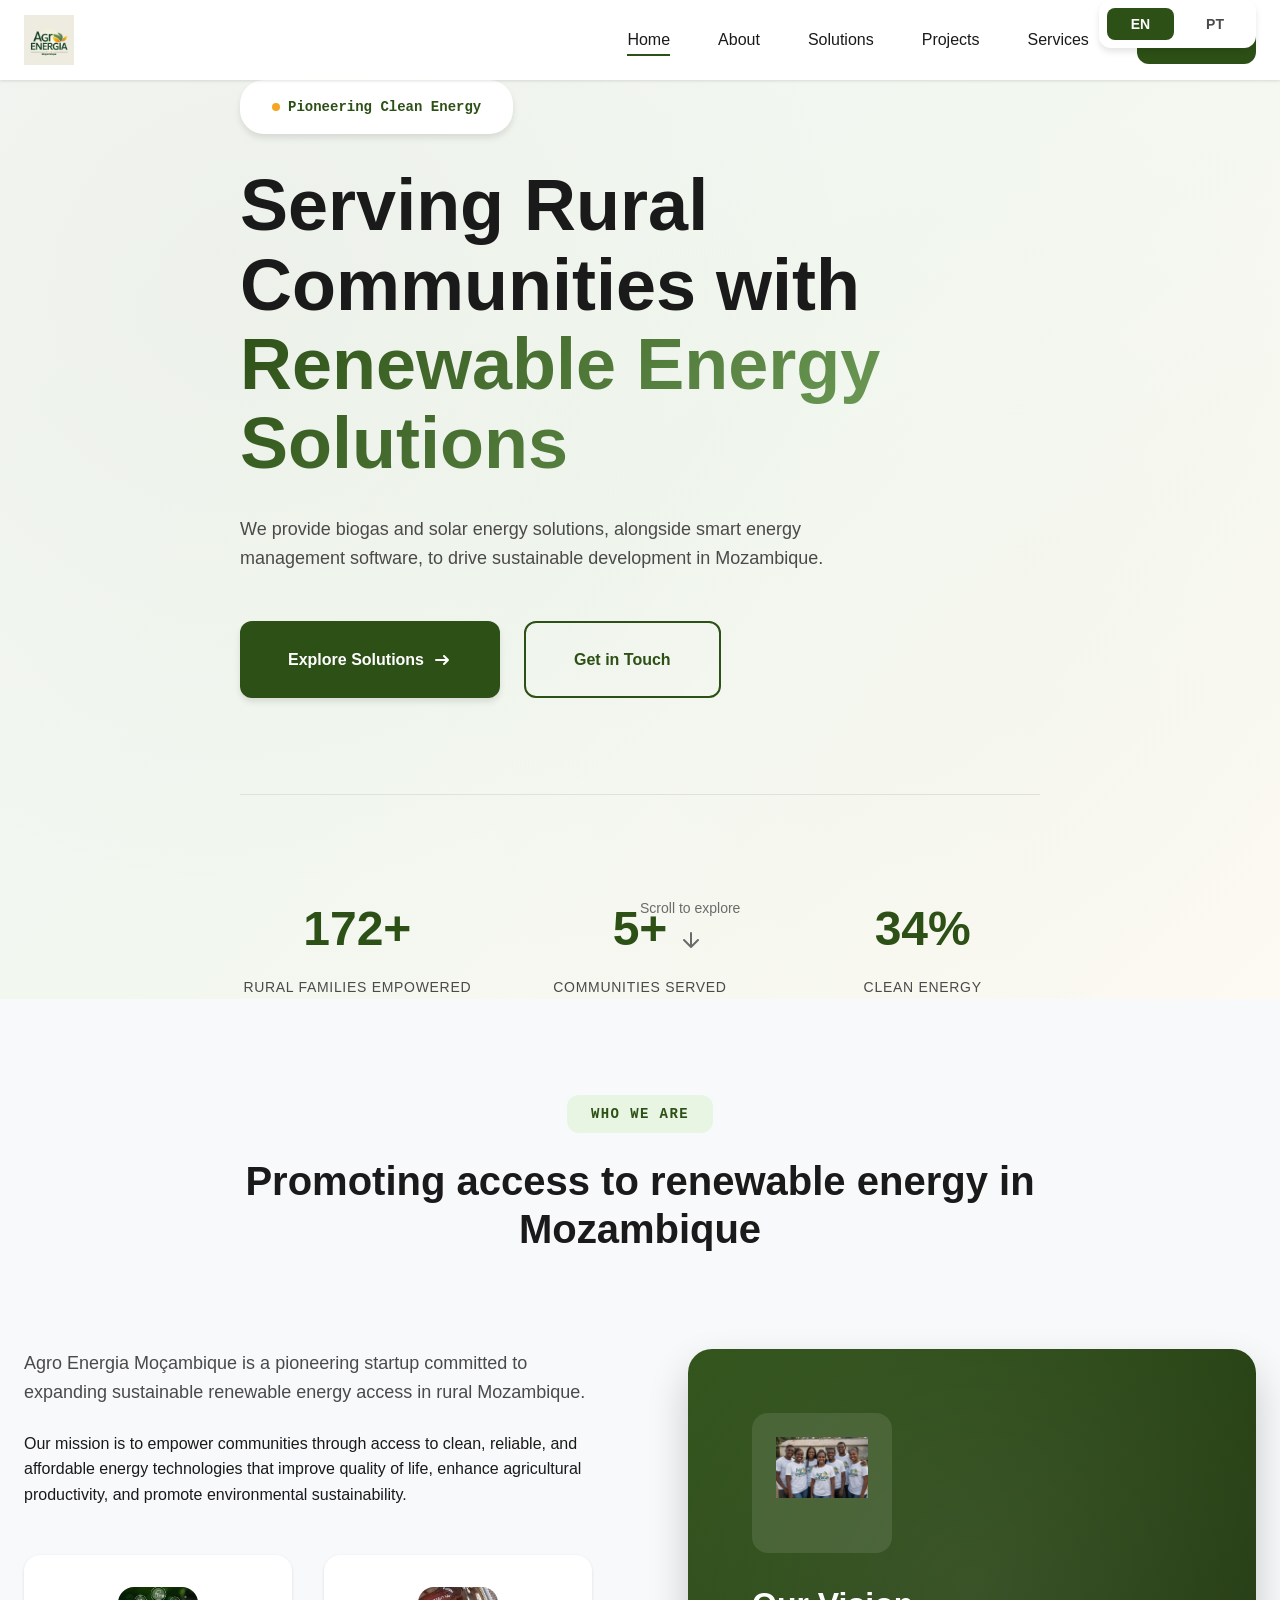
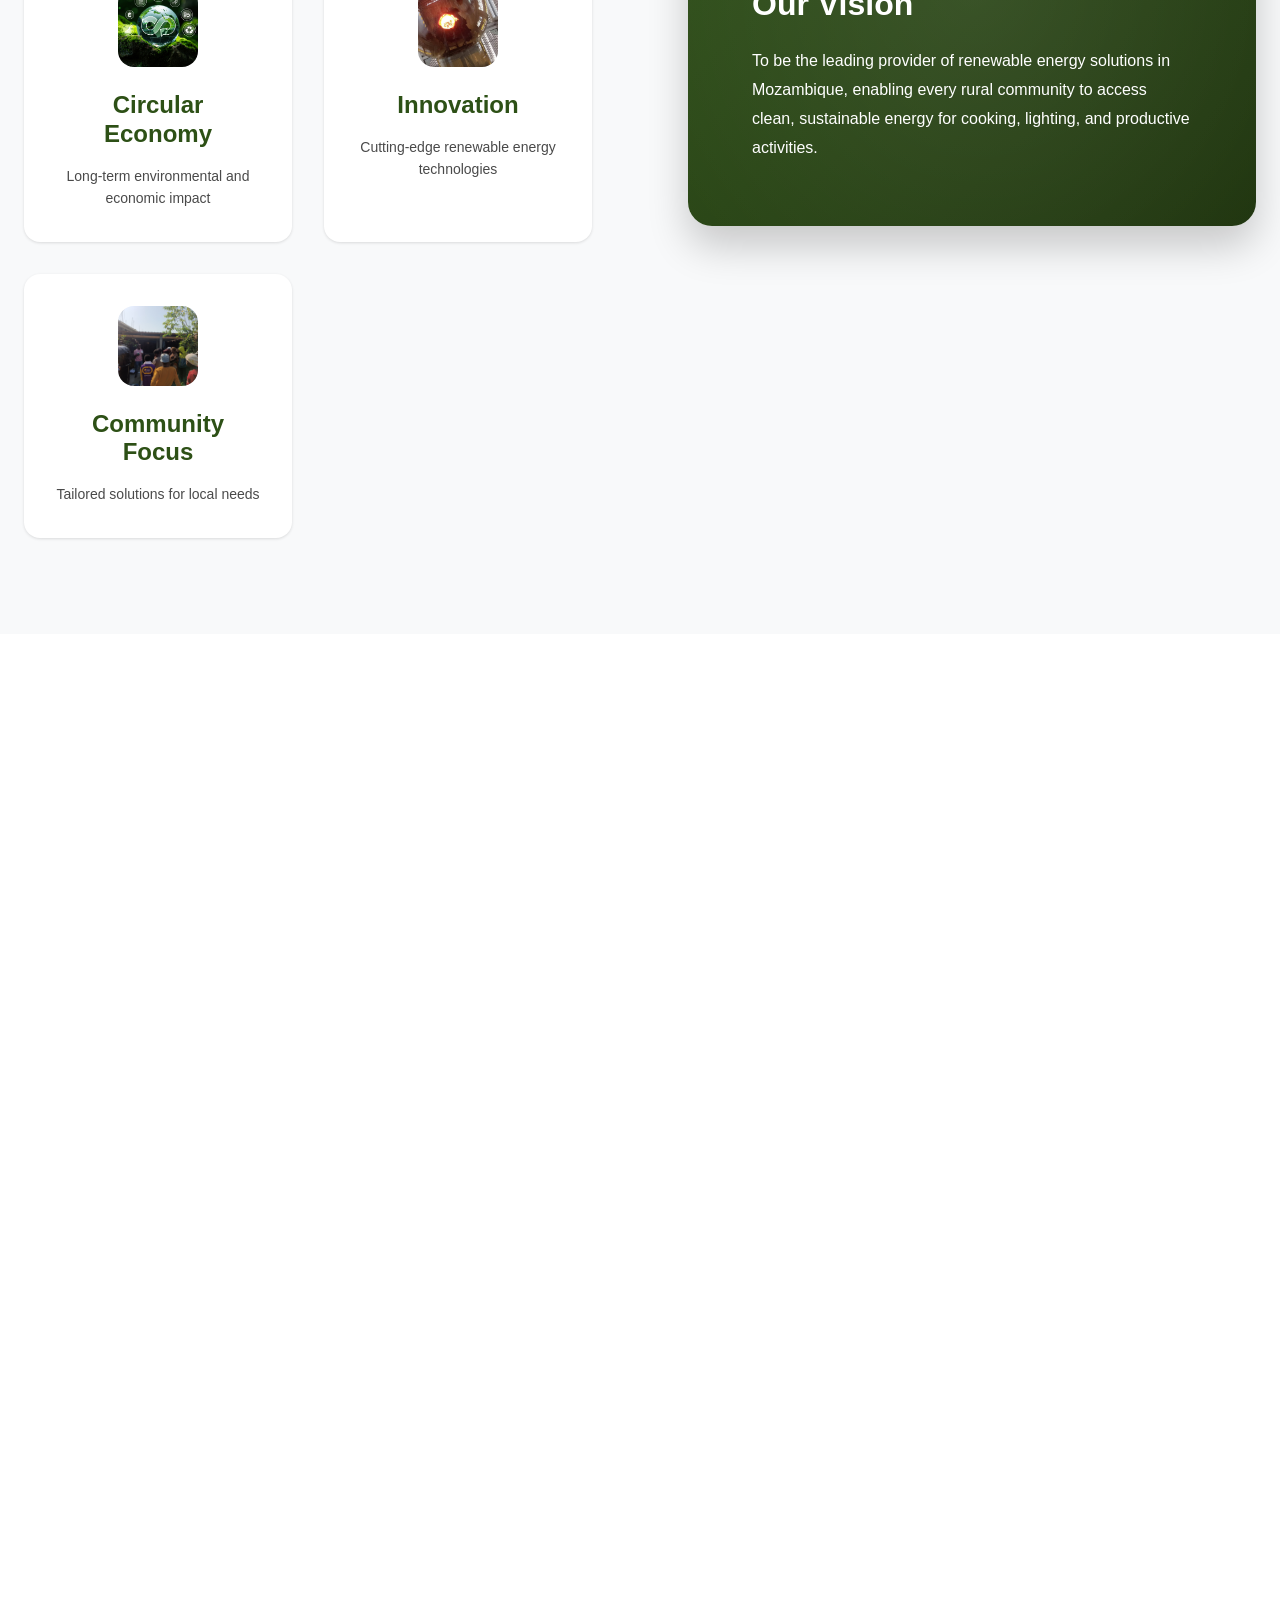
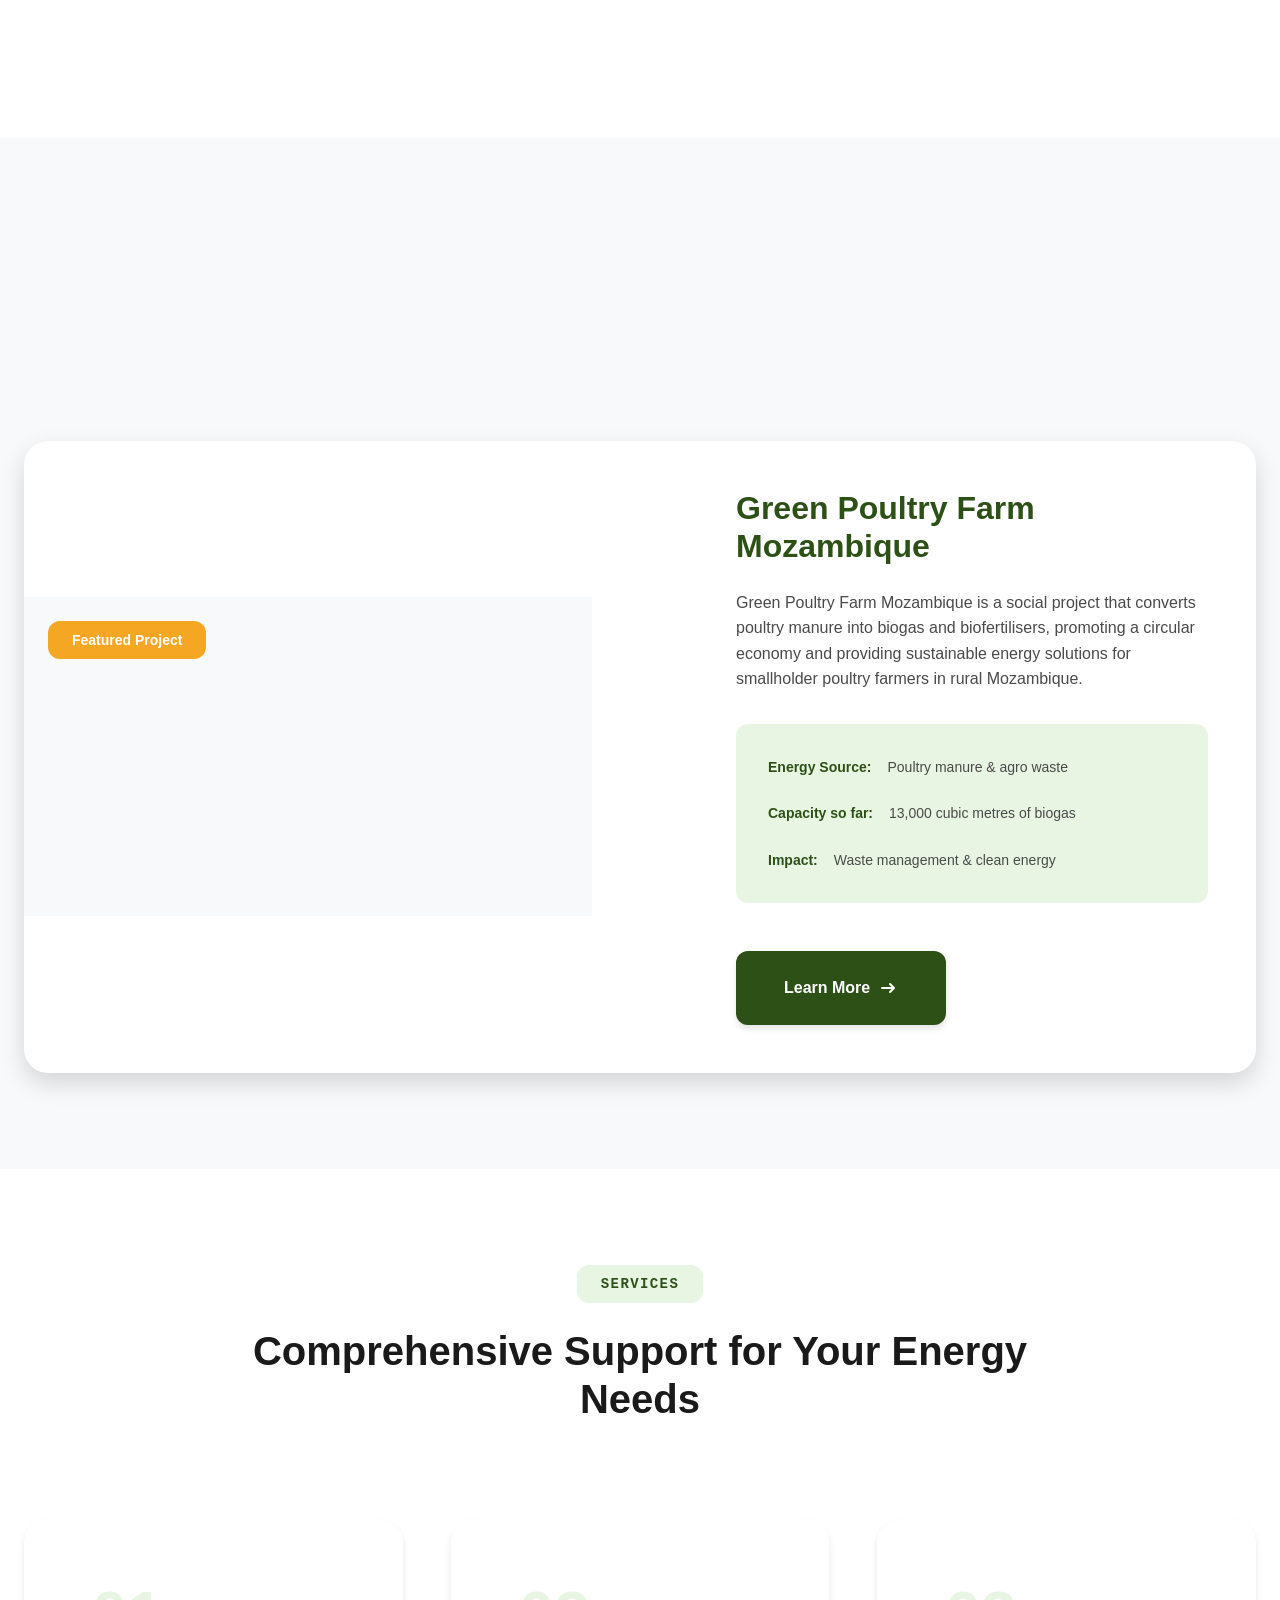
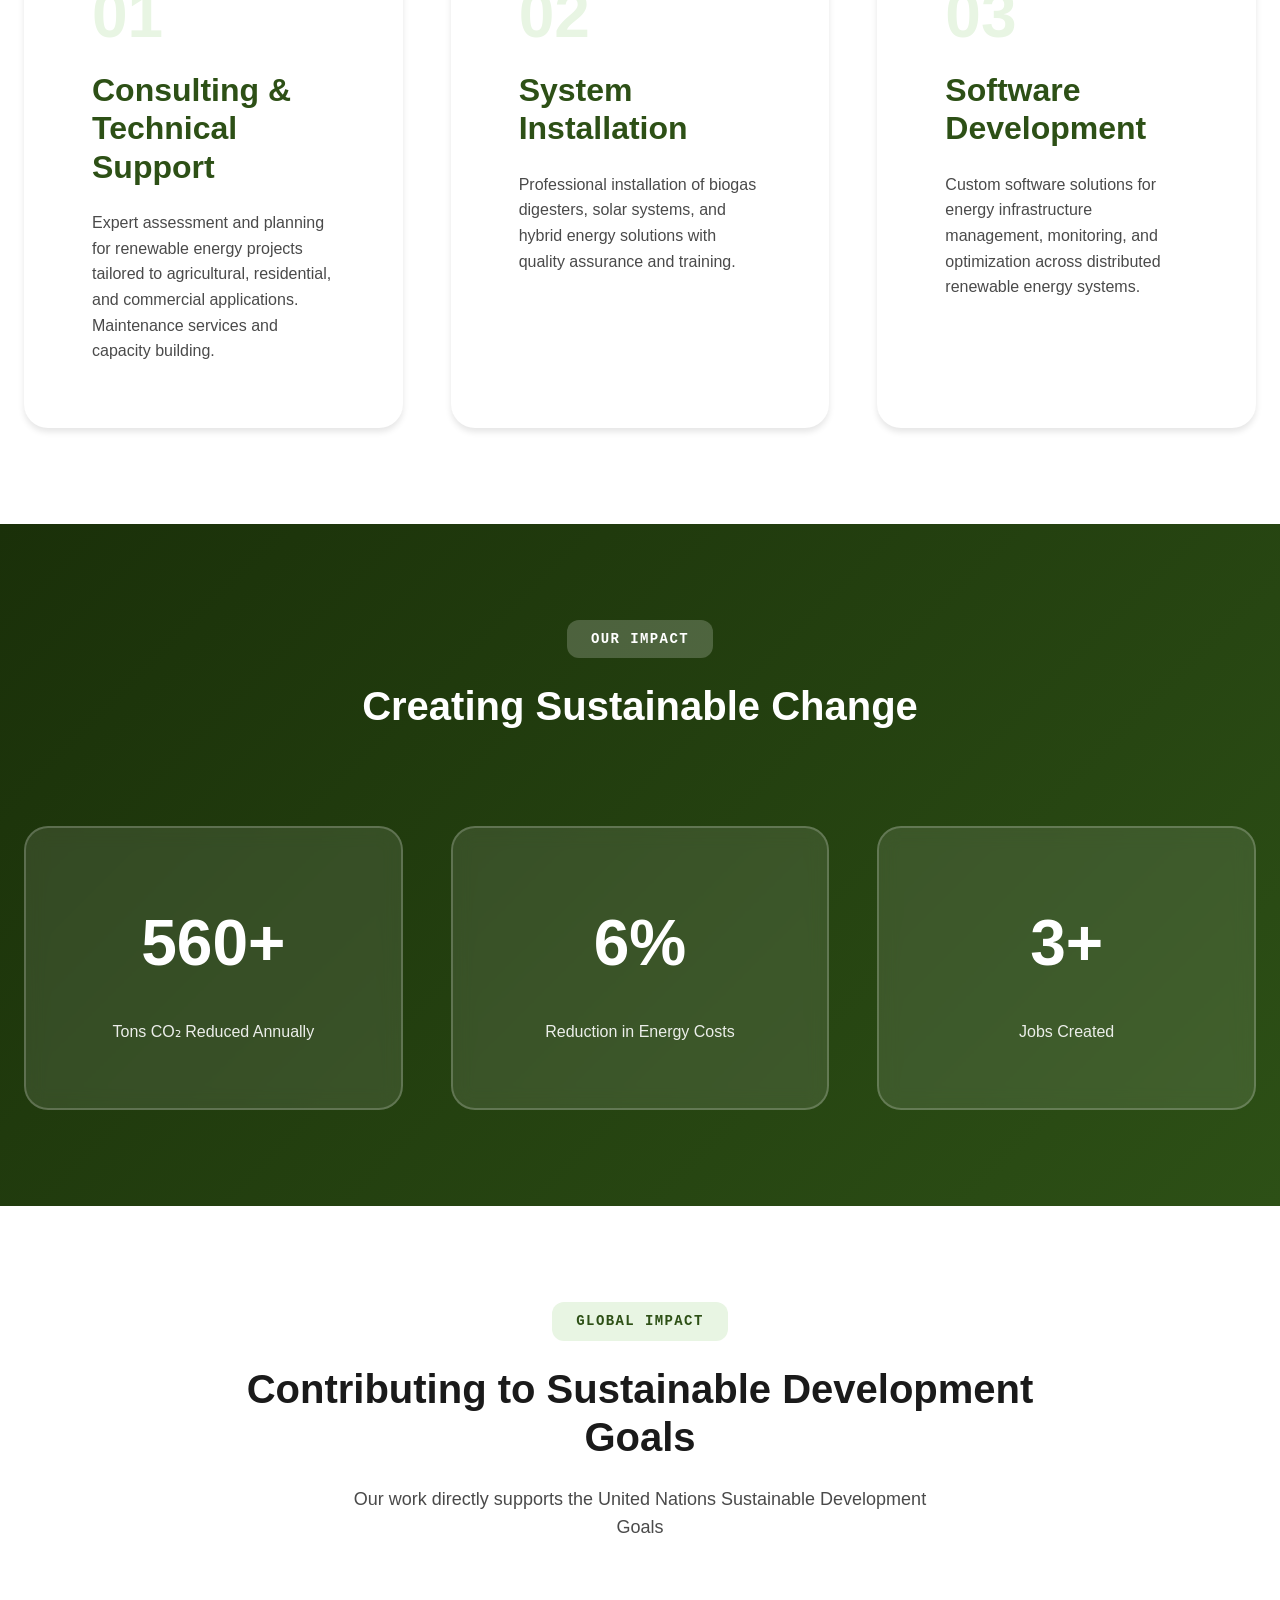
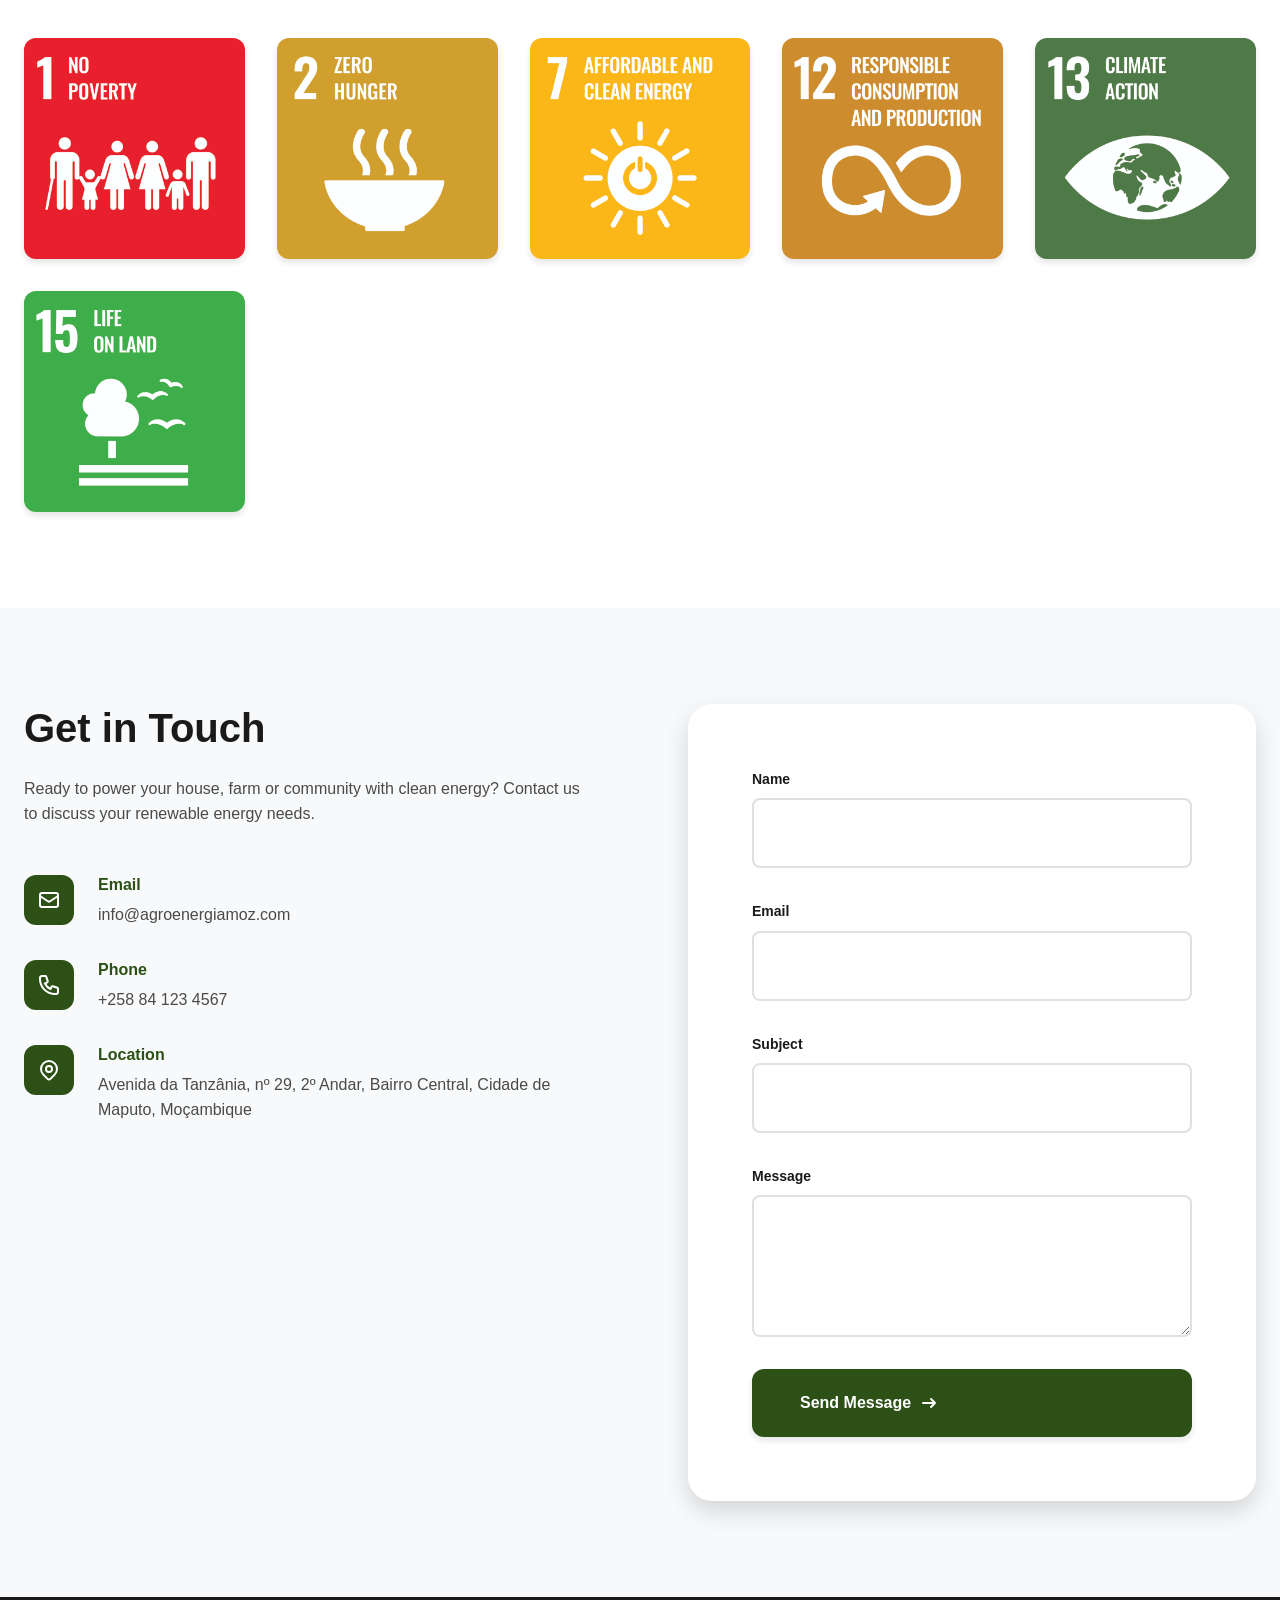
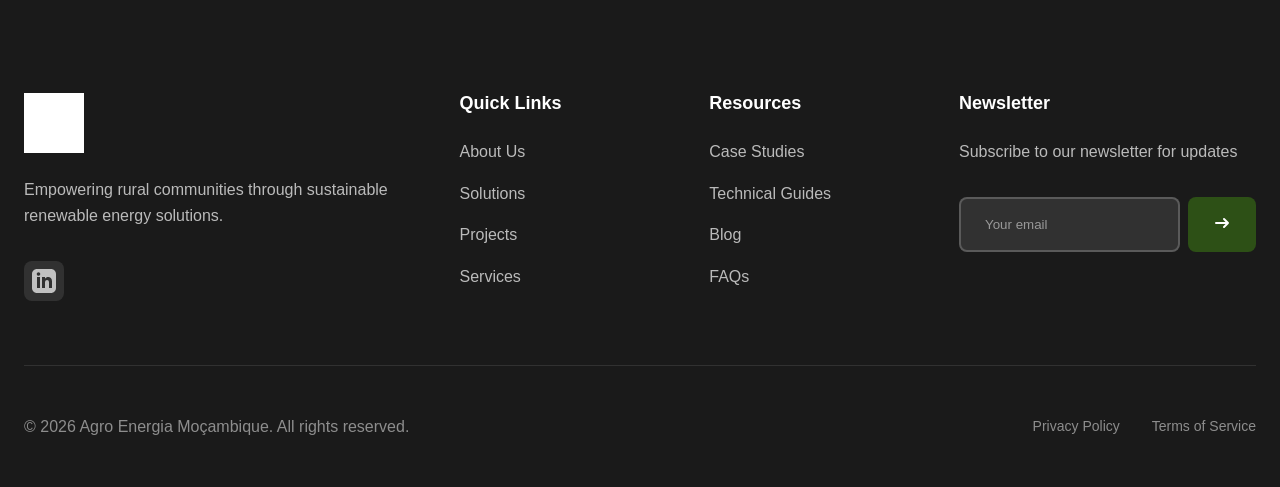
==== index.html @ 84960332 "Update index.html" ====
<!DOCTYPE html>
<html lang="en">
<head>
    <meta charset="UTF-8">
    <meta name="viewport" content="width=device-width, initial-scale=1.0">
    <meta name="description" content="Agro Energia Moçambique - Pioneering renewable energy solutions for rural communities through biogas, solar, and smart energy management.">
    <meta name="keywords" content="biogas, renewable energy, Mozambique, solar energy, sustainable development">
    <meta name="author" content="Agro Energia Moçambique">
    
    <!-- Open Graph / Social Media -->
    <meta property="og:title" content="Agro Energia Moçambique | Renewable Energy Solutions">
    <meta property="og:description" content="Empowering rural communities through sustainable renewable energy solutions">
    <meta property="og:type" content="website">
    
    <title>Agro Energia Moçambique | Renewable Energy Solutions</title>
    
    <!-- Preconnect for performance -->
    <link rel="preconnect" href="https://fonts.googleapis.com">
    <link rel="preconnect" href="https://fonts.gstatic.com" crossorigin>
    
    <!-- Fonts - Professional, distinctive choices -->
    <link href="https://fonts.googleapis.com/css2?family=Space+Mono:wght@400;700&family=DM+Sans:wght@400;500;700&family=Playfair+Display:wght@600;700;900&display=swap" rel="stylesheet">
    
    <!-- Stylesheets -->
    <link rel="stylesheet" href="styles.css">
    
    <!-- Favicon -->
    <link rel="icon" type="image/png" href="agro-logo.png">
</head>
<body>
    <!-- Skip to main content for accessibility -->
    <a href="#main-content" class="skip-link">Skip to main content</a>
    
    <!-- Language Toggle -->
    <div class="language-toggle" role="navigation" aria-label="Language Selection">
        <button class="lang-btn active" data-lang="en" aria-label="English">EN</button>
        <button class="lang-btn" data-lang="pt" aria-label="Português">PT</button>
    </div>

    <!-- Navigation -->
    <nav class="navbar" role="navigation" aria-label="Main Navigation">
        <div class="container">
            <div class="nav-brand">
                <a href="index.html" aria-label="Agro Energia Home">
                    <img src="agro-logo.png" alt="Agro Energia Logo" class="logo">
                </a>
            </div>
            <button class="hamburger" aria-label="Toggle menu" aria-expanded="false">
                <span></span>
                <span></span>
                <span></span>
            </button>
            <ul class="nav-menu" role="list">
                <li><a href="#home" data-en="Home" data-pt="Início">Home</a></li>
                <li><a href="#about" data-en="About" data-pt="Sobre">About</a></li>
                <li><a href="#solutions" data-en="Solutions" data-pt="Soluções">Solutions</a></li>
                <li><a href="#projects" data-en="Projects" data-pt="Projetos">Projects</a></li>
                <li><a href="#services" data-en="Services" data-pt="Serviços">Services</a></li>
                <li><a href="#contact" data-en="Contact" data-pt="Contacto" class="nav-cta">Contact</a></li>
            </ul>
        </div>
    </nav>

    <!-- Hero Section -->
    <section id="home" class="hero" role="banner">
        <div class="hero-background">
            <div class="hero-gradient"></div>
            <div class="hero-pattern"></div>
        </div>
        <main id="main-content" class="container">
            <div class="hero-content">
                <div class="hero-badge" data-en="Pioneering Clean Energy" data-pt="Pioneiros em Energia Limpa">
                    <span class="badge-dot"></span>
                    Pioneering Clean Energy
                </div>
                <h1 class="hero-title">
                    <span data-en="Serving Rural Communities with" data-pt="Servindo Comunidades Rurais com">Serving Rural Communities with</span>
                    <span class="title-highlight" data-en="Renewable Energy Solutions" data-pt="Soluções de Energia Renovável">Renewable Energy Solutions</span>
                </h1>
                <p class="hero-subtitle" data-en="We provide biogas and solar energy solutions, alongside smart energy management software, to drive sustainable development in Mozambique." data-pt="Fornecemos soluções de biogás e energia solar, juntamente com software inteligente de gestão de energia, para impulsionar o desenvolvimento sustentável em Moçambique.">
                    We provide biogas and solar energy solutions, alongside smart energy management software, to drive sustainable development in Mozambique.
                </p>
                <div class="hero-cta">
                    <a href="#solutions" class="btn btn-primary">
                        <span data-en="Explore Solutions" data-pt="Explorar Soluções">Explore Solutions</span>
                        <svg width="20" height="20" viewBox="0 0 20 20" fill="none">
                            <path d="M4 10h12m0 0l-4-4m4 4l-4 4" stroke="currentColor" stroke-width="2" stroke-linecap="round"/>
                        </svg>
                    </a>
                    <a href="#contact" class="btn btn-secondary">
                        <span data-en="Get in Touch" data-pt="Entre em Contacto">Get in Touch</span>
                    </a>
                </div>
            </div>
            <div class="hero-stats">
                <div class="stat-item" data-count="500">
                    <div class="stat-number">0+</div>
                    <div class="stat-label" data-en="Rural Families Empowered" data-pt="Famílias Rurais Capacitadas">Rural Families Empowered</div>
                </div>
                <div class="stat-item" data-count="15">
                    <div class="stat-number">0+</div>
                    <div class="stat-label" data-en="Communities Served" data-pt="Comunidades Servidas">Communities Served</div>
                </div>
                <div class="stat-item" data-count="100">
                    <div class="stat-number">0%</div>
                    <div class="stat-label" data-en="Clean Energy" data-pt="Energia Limpa">Clean Energy</div>
                </div>
            </div>
        </main>
        <div class="scroll-indicator">
            <span data-en="Scroll to explore" data-pt="Role para explorar">Scroll to explore</span>
            <svg width="23" height="23" viewBox="0 0 23 23" fill="none">
                <path d="M12 5v14m0 0l-7-7m7 7l7-7" stroke="currentColor" stroke-width="2" stroke-linecap="round"/>
            </svg>
        </div>
    </section>

    <!-- About Section -->
    <section id="about" class="about section-padding">
        <div class="container">
            <div class="section-header fade-in">
                <span class="section-tag" data-en="Who We Are" data-pt="Quem Somos">Who We Are</span>
                <h2 class="section-title" data-en="Promoting access to renewable energy in Mozambique" data-pt="Promovendo o acesso à energia renovável em Moçambique">
                    Promoting access to renewable energy in Mozambique
                </h2>
            </div>
            <div class="about-grid">
                <div class="about-content fade-in">
                    <p class="lead-text" data-en="Agro Energia Moçambique is a pioneering startup committed to expanding sustainable renewable energy access in rural Mozambique." data-pt="A Agro Energia Moçambique é uma startup pioneira comprometida em expandir o acesso à energia renovável sustentável nas áreas rurais de Moçambique.">
                        Agro Energia Moçambique is a pioneering startup committed to expanding sustainable renewable energy access in rural Mozambique.
                    </p>
                    <p data-en="Our mission is to empower communities through access to clean, reliable, and affordable energy technologies that improve quality of life, enhance agricultural productivity, and promote environmental sustainability." data-pt="Nossa missão é capacitar comunidades através do acesso a tecnologias de energia limpa, confiável e acessível que melhorem a qualidade de vida, aumentem a produtividade agrícola e promovam a sustentabilidade ambiental.">
                        Our mission is to empower communities through access to clean, reliable, and affordable energy technologies that improve quality of life, enhance agricultural productivity, and promote environmental sustainability.
                    </p>
                    <div class="values-grid">
                        <div class="value-item">
                            <div class="value-icon">
                                <img src="icon-sustainability.jpeg" alt="Sustainability" loading="lazy">
                            </div>
                            <h4 data-en="Circular Economy" data-pt="Economia Circular">Circular Economy</h4>
                            <p data-en="Long-term environmental and economic impact" data-pt="Impacto ambiental e económico de longo prazo">Long-term environmental and economic impact</p>
                        </div>
                        <div class="value-item">
                            <div class="value-icon">
                                <img src="icon-innovation.png" alt="Innovation" loading="lazy">
                            </div>
                            <h4 data-en="Innovation" data-pt="Inovação">Innovation</h4>
                            <p data-en="Cutting-edge renewable energy technologies" data-pt="Tecnologias de energia renovável de ponta">Cutting-edge renewable energy technologies</p>
                        </div>
                        <div class="value-item">
                            <div class="value-icon">
                                <img src="icon-community.jpg" alt="Community Focus" loading="lazy">
                            </div>
                            <h4 data-en="Community Focus" data-pt="Foco Comunitário">Community Focus</h4>
                            <p data-en="Tailored solutions for local needs" data-pt="Soluções adaptadas às necessidades locais">Tailored solutions for local needs</p>
                        </div>
                    </div>
                </div>
                <div class="about-visual fade-in">
                    <div class="visual-card">
                        <div class="visual-icon">
                            <img src="icon-vision.png" alt="Our Vision" loading="lazy">
                        </div>
                        <h3 data-en="Our Vision" data-pt="Nossa Visão">Our Vision</h3>
                        <p data-en="To be the leading provider of renewable energy solutions in Mozambique, enabling every rural community to access clean, sustainable energy for cooking, lighting, and productive activities." data-pt="Ser o fornecedor líder de soluções de energia renovável em Moçambique, permitindo que cada comunidade rural acesse energia limpa e sustentável para cozinhar, iluminação e atividades produtivas.">
                            To be the leading provider of renewable energy solutions in Mozambique, enabling every rural community to access clean, sustainable energy for cooking, lighting, and productive activities.
                        </p>
                    </div>
                </div>
            </div>
        </div>
    </section>

    <!-- Solutions Section -->
    <section id="solutions" class="solutions section-padding">
        <div class="container">
            <div class="section-header fade-in">
                <span class="section-tag" data-en="Our Solutions" data-pt="Nossas Soluções">Our Solutions</span>
                <h2 class="section-title" data-en="Renewable Energy Technologies" data-pt="Tecnologias de Energia Renovável">
                    Renewable Energy Technologies
                </h2>
            </div>
            <div class="solutions-grid">
                <div class="solution-card fade-in">
                    <div class="solution-icon">
                        <img src="solution-biogas.png" alt="Biogas Technologies" loading="lazy">
                    </div>
                    <h3 data-en="Biogas Technologies" data-pt="Tecnologias de Biogás">Biogas Technologies</h3>
                    <p data-en="We transform organic waste into clean cooking gas and electricity, helping reduce deforestation, improve public health, and turn agricultural residues into valuable energy." data-pt="Transformamos resíduos orgânicos em gás de cozinha limpo e eletricidade, ajudando a reduzir o desmatamento, melhorar a saúde pública e converter resíduos agrícolas em energia valiosa.">
                        We transform organic waste into clean cooking gas and electricity, helping reduce deforestation, improve public health, and turn agricultural residues into valuable energy.
                    </p>
                    <ul class="solution-features">
                        <li data-en="Domestic biogas digesters" data-pt="Digestores de biogás domésticos">
                            <svg width="20" height="20" viewBox="0 0 20 20" fill="none">
                                <path d="M4 10l4 4 8-8" stroke="currentColor" stroke-width="2" stroke-linecap="round"/>
                            </svg>
                            <span>Domestic biogas digesters</span>
                        </li>
                        <li data-en="Community-scale systems" data-pt="Sistemas em escala comunitária">
                            <svg width="20" height="20" viewBox="0 0 20 20" fill="none">
                                <path d="M4 10l4 4 8-8" stroke="currentColor" stroke-width="2" stroke-linecap="round"/>
                            </svg>
                            <span>Community-scale systems</span>
                        </li>
                        <li data-en="Biofertiliser production" data-pt="Produção de Biofertilizantes">
                            <svg width="20" height="20" viewBox="0 0 20 20" fill="none">
                                <path d="M4 10l4 4 8-8" stroke="currentColor" stroke-width="2" stroke-linecap="round"/>
                            </svg>
                            <span>Biofertiliser production</span>
                        </li>
                    </ul>
                    <a href="#contact" class="solution-link">
                        <span data-en="Learn more" data-pt="Saiba mais">Learn more</span>
                        <svg width="16" height="16" viewBox="0 0 16 16" fill="none">
                            <path d="M3 8h10m0 0l-3-3m3 3l-3 3" stroke="currentColor" stroke-width="1.5" stroke-linecap="round"/>
                        </svg>
                    </a>
                </div>

                <div class="solution-card fade-in">
                    <div class="solution-icon">
                        <img src="solution-solar.png" alt="Solar Energy Systems" loading="lazy">
                    </div>
                    <h3 data-en="Solar Energy Systems" data-pt="Sistemas de Energia Solar">Solar Energy Systems</h3>
                    <p data-en="Harness the power of the sun with our range of solar solutions, from pico-solar lighting to complete home and agricultural systems." data-pt="Aproveite o poder do sol com nossa gama de soluções solares, desde iluminação pico-solar até sistemas completos para residências e agricultura.">
                        Harness the power of the sun with our range of solar solutions, from pico-solar lighting to complete home and agricultural systems.
                    </p>
                    <ul class="solution-features">
                        <li data-en="Pico solar home systems" data-pt="Sistemas solares pico para residências">
                            <svg width="20" height="20" viewBox="0 0 20 20" fill="none">
                                <path d="M4 10l4 4 8-8" stroke="currentColor" stroke-width="2" stroke-linecap="round"/>
                            </svg>
                            <span>Pico solar home systems</span>
                        </li>
                        <li data-en="Solar dryers for agriculture" data-pt="Secadores solares para agricultura">
                            <svg width="20" height="20" viewBox="0 0 20 20" fill="none">
                                <path d="M4 10l4 4 8-8" stroke="currentColor" stroke-width="2" stroke-linecap="round"/>
                            </svg>
                            <span>Solar dryers for agriculture</span>
                        </li>
                        <li data-en="Solar cooking products" data-pt="Produtos de cozinha solar">
                            <svg width="20" height="20" viewBox="0 0 20 20" fill="none">
                                <path d="M4 10l4 4 8-8" stroke="currentColor" stroke-width="2" stroke-linecap="round"/>
                            </svg>
                            <span>Solar cooking products</span>
                        </li>
                    </ul>
                    <a href="#contact" class="solution-link">
                        <span data-en="Learn more" data-pt="Saiba mais">Learn more</span>
                        <svg width="16" height="16" viewBox="0 0 16 16" fill="none">
                            <path d="M3 8h10m0 0l-3-3m3 3l-3 3" stroke="currentColor" stroke-width="1.5" stroke-linecap="round"/>
                        </svg>
                    </a>
                </div>

                <div class="solution-card fade-in">
                    <div class="solution-icon">
                        <img src="solution-software.jpeg" alt="Energy Management Software" loading="lazy">
                    </div>
                    <h3 data-en="Energy Management Software" data-pt="Software de Gestão de Energia">Energy Management Software</h3>
                    <p data-en="Advanced software solutions to monitor, optimize, and manage renewable energy infrastructure for maximum efficiency and reliability." data-pt="Soluções de software avançadas para monitorar, otimizar e gerenciar infraestrutura de energia renovável para máxima eficiência e confiabilidade.">
                        Advanced software solutions to monitor, optimize, and manage renewable energy infrastructure for maximum efficiency and reliability.
                    </p>
                    <ul class="solution-features">
                        <li data-en="Real-time monitoring" data-pt="Monitoramento em tempo real">
                            <svg width="20" height="20" viewBox="0 0 20 20" fill="none">
                                <path d="M4 10l4 4 8-8" stroke="currentColor" stroke-width="2" stroke-linecap="round"/>
                            </svg>
                            <span>Real-time monitoring</span>
                        </li>
                        <li data-en="Performance analytics" data-pt="Análise de desempenho">
                            <svg width="20" height="20" viewBox="0 0 20 20" fill="none">
                                <path d="M4 10l4 4 8-8" stroke="currentColor" stroke-width="2" stroke-linecap="round"/>
                            </svg>
                            <span>Performance analytics</span>
                        </li>
                        <li data-en="Predictive maintenance" data-pt="Manutenção preditiva">
                            <svg width="20" height="20" viewBox="0 0 20 20" fill="none">
                                <path d="M4 10l4 4 8-8" stroke="currentColor" stroke-width="2" stroke-linecap="round"/>
                            </svg>
                            <span>Predictive maintenance</span>
                        </li>
                    </ul>
                    <a href="#contact" class="solution-link">
                        <span data-en="Learn more" data-pt="Saiba mais">Learn more</span>
                        <svg width="16" height="16" viewBox="0 0 16 16" fill="none">
                            <path d="M3 8h10m0 0l-3-3m3 3l-3 3" stroke="currentColor" stroke-width="1.5" stroke-linecap="round"/>
                        </svg>
                    </a>
                </div>
            </div>
        </div>
    </section>

    <!-- Projects Section -->
    <section id="projects" class="projects section-padding">
        <div class="container">
            <div class="section-header fade-in">
                <span class="section-tag" data-en="Our Projects" data-pt="Nossos Projetos">Our Projects</span>
                <h2 class="section-title" data-en="Driving Impact Through Innovation" data-pt="Gerando Impacto Através da Inovação">
                    Driving Impact Through Innovation
                </h2>
            </div>

            <div class="featured-project fade-in">
                <div class="project-media">
                    <div class="project-badge" data-en="Featured Project" data-pt="Projeto Destacado">
                        Featured Project
                    </div>
                    <div class="video-wrapper">
                        <iframe
                            src="https://www.youtube.com/embed/vbfFfs4_8a8?si=099eEqbe5LPWvbIQ"
                            title="Green Poultry Farm Mozambique Video"
                            frameborder="0"
                            allow="accelerometer; autoplay; clipboard-write; encrypted-media; gyroscope; picture-in-picture"
                            allowfullscreen
                            loading="lazy">
                        </iframe>
                    </div>
                </div>

                <div class="project-content">
                    <h3 data-en="Green Poultry Farm Mozambique" data-pt="Granja Avícola Verde Moçambique">
                        Green Poultry Farm Mozambique
                    </h3>
                    <p class="project-description" data-en="Green Poultry Farm Mozambique is a social project that partners with poultry farmers to convert poultry manure into biogas and biofertilisers. By promoting a circular economy within the poultry sector, the project provides sustainable energy in the form of biogas to smallholder poultry farmers in rural Mozambique." data-pt="A Green Poultry Farm Mozambique é um projeto social que estabelece parcerias com avicultores para converter esterco de aves em biogás e biofertilizantes.">
                        Green Poultry Farm Mozambique is a social project that converts poultry manure into biogas and biofertilisers, promoting a circular economy and providing sustainable energy solutions for smallholder poultry farmers in rural Mozambique.
                    </p>
                    <div class="project-highlights">
                        <div class="highlight-item">
                            <strong data-en="Energy Source:" data-pt="Fonte de Energia:">Energy Source:</strong>
                            <span data-en="Poultry manure & agro waste" data-pt="Resíduos avícolas">Poultry manure & agro waste</span>
                        </div>
                        <div class="highlight-item">
                            <strong data-en="Capacity so far:" data-pt="Capacidade:">Capacity so far:</strong>
                            <span data-en="13,000 cubic metres of biogas" data-pt="13.000+ metros cúbicos de biogás">13,000 cubic metres of biogas</span>
                        </div>
                        <div class="highlight-item">
                            <strong data-en="Impact:" data-pt="Impacto:">Impact:</strong>
                            <span data-en="Waste management & clean energy" data-pt="Gestão de resíduos">Waste management & clean energy</span>
                        </div>
                    </div>
                    <a href="green-poultry.html" class="btn btn-primary">
                        <span data-en="Learn More" data-pt="Saiba Mais">Learn More</span>
                        <svg width="20" height="20" viewBox="0 0 20 20" fill="none">
                            <path d="M4 10h12m0 0l-4-4m4 4l-4 4" stroke="currentColor" stroke-width="2" stroke-linecap="round"/>
                        </svg>
                    </a>
                </div>
            </div>
        </div>
    </section>

    <!-- Services Section -->
    <section id="services" class="services section-padding">
        <div class="container">
            <div class="section-header fade-in">
                <span class="section-tag" data-en="Services" data-pt="Serviços">Services</span>
                <h2 class="section-title" data-en="Comprehensive Support for Your Energy Needs" data-pt="Suporte Abrangente para Suas Necessidades de Energia">
                    Comprehensive Support for Your Energy Needs
                </h2>
            </div>
            <div class="services-grid">
                <div class="service-item fade-in">
                    <div class="service-number">01</div>
                    <h3 data-en="Consulting & Technical Support" data-pt="Consultoria & Suporte Técnico">Consulting & Technical Support</h3>
                    <p data-en="Expert assessment and planning for renewable energy projects tailored to agricultural, residential, and commercial applications. Maintenance services and capacity building." data-pt="Avaliação especializada e planejamento para projetos de energia renovável adaptados a aplicações agrícolas, residenciais e comerciais.">
                        Expert assessment and planning for renewable energy projects tailored to agricultural, residential, and commercial applications. Maintenance services and capacity building.
                    </p>
                </div>
                <div class="service-item fade-in">
                    <div class="service-number">02</div>
                    <h3 data-en="System Installation" data-pt="Instalação de Sistemas">System Installation</h3>
                    <p data-en="Installation of biogas digesters, solar panels, solar dryers, and hybrid energy solutions with quality assurance." data-pt="Instalação de biodigestores, painéis solares e soluções de energia híbrida com garantia de qualidade.">
                        Professional installation of biogas digesters, solar systems, and hybrid energy solutions with quality assurance and training.
                    </p>
                </div>
                <div class="service-item fade-in">
                    <div class="service-number">03</div>
                    <h3 data-en="Software Development" data-pt="Desenvolvimento de Software">Software Development</h3>
                    <p data-en="Custom software solutions for energy infrastructure management, monitoring, and optimization across distributed renewable energy systems." data-pt="Soluções de software personalizadas para gestão de infraestrutura de energia.">
                        Custom software solutions for energy infrastructure management, monitoring, and optimization across distributed renewable energy systems.
                    </p>
                </div>
            </div>
        </div>
    </section>

    <!-- Impact Section -->
    <section class="impact section-padding">
        <div class="container">
            <div class="section-header fade-in">
                <span class="section-tag" data-en="Our Impact" data-pt="Nosso Impacto">Our Impact</span>
                <h2 class="section-title" data-en="Creating Sustainable Change" data-pt="Criando Mudança Sustentável">
                    Creating Sustainable Change
                </h2>
            </div>
            <div class="impact-metrics">
                <div class="metric-card fade-in" data-count="2500">
                    <div class="metric-value">0+</div>
                    <div class="metric-label" data-en="Tons CO₂ Reduced Annually" data-pt="Toneladas de CO₂ Reduzidas Anualmente">Tons CO₂ Reduced Annually</div>
                </div>
                <div class="metric-card fade-in" data-count="30">
                    <div class="metric-value">0%</div>
                    <div class="metric-label" data-en="Reduction in Energy Costs" data-pt="Redução nos Custos de Energia">Reduction in Energy Costs</div>
                </div>
                <div class="metric-card fade-in" data-count="14">
                    <div class="metric-value">0+</div>
                    <div class="metric-label" data-en="Jobs Created" data-pt="Empregos Criados">Jobs Created</div>
                </div>
            </div>
        </div>
    </section>

    <!-- SDG Section -->
    <section class="sdg-section section-padding">
        <div class="container">
            <div class="section-header fade-in">
                <span class="section-tag" data-en="Global Impact" data-pt="Impacto Global">Global Impact</span>
                <h2 class="section-title" data-en="Contributing to Sustainable Development Goals" data-pt="Contribuindo para os Objetivos de Desenvolvimento Sustentável">
                    Contributing to Sustainable Development Goals
                </h2>
                <p class="section-description" data-en="Our work directly supports the United Nations Sustainable Development Goals" data-pt="Nosso trabalho apoia diretamente os Objetivos de Desenvolvimento Sustentável das Nações Unidas">
                    Our work directly supports the United Nations Sustainable Development Goals
                </p>
            </div>
            
            <div class="sdg-grid">
                <div class="sdg-item fade-in">
                    <img src="E_PRINT_01.jpg" alt="SDG 1: No Poverty" loading="lazy">
                    <div class="sdg-overlay">
                        <h4 data-en="No Poverty" data-pt="Erradicação da Pobreza">No Poverty</h4>
                        <p data-en="Creating jobs and economic opportunities" data-pt="Criando empregos e oportunidades económicas">Creating jobs and economic opportunities</p>
                    </div>
                </div>
                <div class="sdg-item fade-in">
                    <img src="E_PRINT_02.jpg" alt="SDG 2: Zero Hunger" loading="lazy">
                    <div class="sdg-overlay">
                        <h4 data-en="Zero Hunger" data-pt="Fome Zero">Zero Hunger</h4>
                        <p data-en="Enhancing agricultural productivity with biofertilizers" data-pt="Aumentando a produtividade agrícola">Enhancing agricultural productivity</p>
                    </div>
                </div>
                <div class="sdg-item fade-in">
                    <img src="E_PRINT_07.jpg" alt="SDG 7: Affordable and Clean Energy" loading="lazy">
                    <div class="sdg-overlay">
                        <h4 data-en="Affordable Clean Energy" data-pt="Energia Limpa">Affordable Clean Energy</h4>
                        <p data-en="Providing renewable energy access" data-pt="Fornecendo acesso a energia renovável">Providing renewable energy access</p>
                    </div>
                </div>
                <div class="sdg-item fade-in">
                    <img src="E_PRINT_12.jpg" alt="SDG 12: Responsible Consumption" loading="lazy">
                    <div class="sdg-overlay">
                        <h4 data-en="Responsible Consumption" data-pt="Consumo Responsável">Responsible Consumption</h4>
                        <p data-en="Converting waste into resources" data-pt="Convertendo resíduos em recursos">Converting waste into resources</p>
                    </div>
                </div>
                <div class="sdg-item fade-in">
                    <img src="E_PRINT_13.jpg" alt="SDG 13: Climate Action" loading="lazy">
                    <div class="sdg-overlay">
                        <h4 data-en="Climate Action" data-pt="Ação Climática">Climate Action</h4>
                        <p data-en="Reducing greenhouse gas emissions" data-pt="Reduzindo emissões">Reducing greenhouse gas emissions</p>
                    </div>
                </div>
                <div class="sdg-item fade-in">
                    <img src="E_PRINT_15.jpg" alt="SDG 15: Life on Land" loading="lazy">
                    <div class="sdg-overlay">
                        <h4 data-en="Life on Land" data-pt="Vida Terrestre">Life on Land</h4>
                        <p data-en="Preventing deforestation" data-pt="Prevenindo desmatamento">Preventing deforestation</p>
                    </div>
                </div>
            </div>
        </div>
    </section>

    <!-- Contact Section -->
    <section id="contact" class="contact section-padding">
        <div class="container">
            <div class="contact-wrapper">
                <div class="contact-info fade-in">
                    <h2 data-en="Get in Touch" data-pt="Entre em Contacto">Get in Touch</h2>
                    <p data-en="Ready to power your house, farm or community with clean energy? Contact us to discuss your renewable energy needs." data-pt="Pronto para abastecer sua casa, fazenda ou comunidade com energia limpa?">
                        Ready to power your house, farm or community with clean energy? Contact us to discuss your renewable energy needs.
                    </p>
                    <div class="contact-details">
                        <div class="contact-item">
                            <div class="contact-icon">
                                <svg width="24" height="24" viewBox="0 0 24 24" fill="none">
                                    <path d="M3 8l7.89 5.26a2 2 0 002.22 0L21 8M5 19h14a2 2 0 002-2V7a2 2 0 00-2-2H5a2 2 0 00-2 2v10a2 2 0 002 2z" stroke="currentColor" stroke-width="2" stroke-linecap="round"/>
                                </svg>
                            </div>
                            <div>
                                <h4 data-en="Email" data-pt="Email">Email</h4>
                                <p><a href="mailto:info@agroenergiamoz.com">info@agroenergiamoz.com</a></p>
                            </div>
                        </div>
                        <div class="contact-item">
                            <div class="contact-icon">
                                <svg width="24" height="24" viewBox="0 0 24 24" fill="none">
                                    <path d="M3 5a2 2 0 012-2h3.28a1 1 0 01.948.684l1.498 4.493a1 1 0 01-.502 1.21l-2.257 1.13a11.042 11.042 0 005.516 5.516l1.13-2.257a1 1 0 011.21-.502l4.493 1.498a1 1 0 01.684.949V19a2 2 0 01-2 2h-1C9.716 21 3 14.284 3 6V5z" stroke="currentColor" stroke-width="2" stroke-linecap="round"/>
                                </svg>
                            </div>
                            <div>
                                <h4 data-en="Phone" data-pt="Telefone">Phone</h4>
                                <p><a href="tel:+258841234567">+258 84 123 4567</a></p>
                            </div>
                        </div>
                        <div class="contact-item">
                            <div class="contact-icon">
                                <svg width="24" height="24" viewBox="0 0 24 24" fill="none">
                                    <path d="M17.657 16.657L13.414 20.9a1.998 1.998 0 01-2.827 0l-4.244-4.243a8 8 0 1111.314 0z" stroke="currentColor" stroke-width="2" stroke-linecap="round"/>
                                    <path d="M15 11a3 3 0 11-6 0 3 3 0 016 0z" stroke="currentColor" stroke-width="2" stroke-linecap="round"/>
                                </svg>
                            </div>
                            <div>
                                <h4 data-en="Location" data-pt="Localização">Location</h4>
                                <p>Avenida da Tanzânia, nº 29, 2º Andar, Bairro Central, Cidade de Maputo, Moçambique</p>
                            </div>
                        </div>
                    </div>
                </div>
                <div class="contact-form-wrapper fade-in">
                    <form class="contact-form" id="contactForm">
                        <div class="form-group">
                            <label for="name" data-en="Name" data-pt="Nome">Name</label>
                            <input type="text" id="name" name="name" required>
                        </div>
                        <div class="form-group">
                            <label for="email" data-en="Email" data-pt="Email">Email</label>
                            <input type="email" id="email" name="email" required>
                        </div>
                        <div class="form-group">
                            <label for="subject" data-en="Subject" data-pt="Assunto">Subject</label>
                            <input type="text" id="subject" name="subject" required>
                        </div>
                        <div class="form-group">
                            <label for="message" data-en="Message" data-pt="Mensagem">Message</label>
                            <textarea id="message" name="message" rows="5" required></textarea>
                        </div>
                        <button type="submit" class="btn btn-primary">
                            <span data-en="Send Message" data-pt="Enviar Mensagem">Send Message</span>
                            <svg width="20" height="20" viewBox="0 0 20 20" fill="none">
                                <path d="M4 10h12m0 0l-4-4m4 4l-4 4" stroke="currentColor" stroke-width="2" stroke-linecap="round"/>
                            </svg>
                        </button>
                    </form>
                </div>
            </div>
        </div>
    </section>

    <!-- Footer -->
    <footer class="footer">
        <div class="container">
            <div class="footer-grid">
                <div class="footer-col">
                    <img src="agro-logo.png" alt="Agro Energia Logo" class="footer-logo">
                    <p data-en="Empowering rural communities through sustainable renewable energy solutions." data-pt="Capacitando comunidades rurais através de soluções sustentáveis de energia renovável.">
                        Empowering rural communities through sustainable renewable energy solutions.
                    </p>
                    <div class="social-links">
                        <a href="https://www.linkedin.com/company/green-poultry-farm-mozambique/?viewAsMember=true" aria-label="LinkedIn" target="_blank" rel="noopener noreferrer">
                            <svg width="24" height="24" viewBox="0 0 24 24" fill="currentColor">
                                <path d="M19 0h-14c-2.761 0-5 2.239-5 5v14c0 2.761 2.239 5 5 5h14c2.762 0 5-2.239 5-5v-14c0-2.761-2.238-5-5-5zm-11 19h-3v-11h3v11zm-1.5-12.268c-.966 0-1.75-.79-1.75-1.764s.784-1.764 1.75-1.764 1.75.79 1.75 1.764-.783 1.764-1.75 1.764zm13.5 12.268h-3v-5.604c0-3.368-4-3.113-4 0v5.604h-3v-11h3v1.765c1.396-2.586 7-2.777 7 2.476v6.759z"/>
                            </svg>
                        </a>
                    </div>
                </div>
                <div class="footer-col">
                    <h4 data-en="Quick Links" data-pt="Links Rápidos">Quick Links</h4>
                    <ul>
                        <li><a href="#about" data-en="About Us" data-pt="Sobre Nós">About Us</a></li>
                        <li><a href="#solutions" data-en="Solutions" data-pt="Soluções">Solutions</a></li>
                        <li><a href="#projects" data-en="Projects" data-pt="Projetos">Projects</a></li>
                        <li><a href="#services" data-en="Services" data-pt="Serviços">Services</a></li>
                    </ul>
                </div>
                <div class="footer-col">
                    <h4 data-en="Resources" data-pt="Recursos">Resources</h4>
                    <ul>
                        <li><a href="#" data-en="Case Studies" data-pt="Estudos de Caso">Case Studies</a></li>
                        <li><a href="#" data-en="Technical Guides" data-pt="Guias Técnicos">Technical Guides</a></li>
                        <li><a href="#" data-en="Blog" data-pt="Blog">Blog</a></li>
                        <li><a href="#" data-en="FAQs" data-pt="Perguntas Frequentes">FAQs</a></li>
                    </ul>
                </div>
                <div class="footer-col">
                    <h4 data-en="Newsletter" data-pt="Newsletter">Newsletter</h4>
                    <p data-en="Subscribe to our newsletter for updates" data-pt="Inscreva-se na nossa newsletter">Subscribe to our newsletter for updates</p>
                    <form class="newsletter-form">
                        <input type="email" placeholder="Your email" required>
                        <button type="submit" aria-label="Subscribe">
                            <svg width="20" height="20" viewBox="0 0 20 20" fill="none">
                                <path d="M4 10h12m0 0l-4-4m4 4l-4 4" stroke="currentColor" stroke-width="2" stroke-linecap="round"/>
                            </svg>
                        </button>
                    </form>
                </div>
            </div>
            <div class="footer-bottom">
                <p>&copy; 2026 Agro Energia Moçambique. <span data-en="All rights reserved." data-pt="Todos os direitos reservados.">All rights reserved.</span></p>
                <div class="footer-links">
                    <a href="#" data-en="Privacy Policy" data-pt="Política de Privacidade">Privacy Policy</a>
                    <a href="#" data-en="Terms of Service" data-pt="Termos de Serviço">Terms of Service</a>
                </div>
            </div>
        </div>
    </footer>

    <!-- Back to top button -->
    <button class="back-to-top" aria-label="Back to top">
        <svg width="24" height="24" viewBox="0 0 24 24" fill="none">
            <path d="M12 19V5m0 0l-7 7m7-7l7 7" stroke="currentColor" stroke-width="2" stroke-linecap="round"/>
        </svg>
    </button>

    <!-- Scripts -->
    <script src="script.js"></script>
</body>
</html>
---- styles.css ----
/* ===================================
   AGRO ENERGIA MOÇAMBIQUE
   Professional Website Stylesheet
   =================================== */

/* ===================================
   CSS VARIABLES & DESIGN TOKENS
   =================================== */
:root {
    /* Colors - Professional earth-tone palette */
    --primary-color: #2D5016;
    --primary-dark: #1A3009;
    --primary-light: #4A7C2A;
    --secondary-color: #F5A623;
    --secondary-dark: #E39512;
    --accent-color: #7FB069;
    --accent-light: #A3D977;
    
    /* Neutrals */
    --bg-primary: #FFFFFF;
    --bg-secondary: #F8F9FA;
    --bg-tertiary: #E8F5E3;
    --text-primary: #1A1A1A;
    --text-secondary: #4A4A4A;
    --text-tertiary: #6B6B6B;
    --border-color: #E0E0E0;
    
    /* Spacing */
    --spacing-xs: 0.5rem;
    --spacing-sm: 1rem;
    --spacing-md: 1.5rem;
    --spacing-lg: 2rem;
    --spacing-xl: 3rem;
    --spacing-2xl: 4rem;
    --spacing-3xl: 6rem;
    
    /* Typography - LinkedIn Style */
    --font-display: -apple-system, BlinkMacSystemFont, 'Segoe UI', Roboto, 'Helvetica Neue', Arial, sans-serif;
    --font-body: -apple-system, BlinkMacSystemFont, 'Segoe UI', Roboto, 'Helvetica Neue', Arial, sans-serif;
    --font-mono: 'Courier New', Courier, monospace;
    
    --font-size-xs: 0.75rem;
    --font-size-sm: 0.875rem;
    --font-size-base: 1rem;
    --font-size-lg: 1.125rem;
    --font-size-xl: 1.25rem;
    --font-size-2xl: 1.5rem;
    --font-size-3xl: 2rem;
    --font-size-4xl: 2.5rem;
    --font-size-5xl: 3rem;
    --font-size-6xl: 4rem;
    
    /* Effects */
    --shadow-sm: 0 1px 3px rgba(0,0,0,0.12);
    --shadow-md: 0 4px 6px rgba(0,0,0,0.1);
    --shadow-lg: 0 10px 25px rgba(0,0,0,0.15);
    --shadow-xl: 0 20px 40px rgba(0,0,0,0.2);
    
    --radius-sm: 0.375rem;
    --radius-md: 0.5rem;
    --radius-lg: 0.75rem;
    --radius-xl: 1rem;
    --radius-2xl: 1.5rem;
    
    /* Transitions */
    --transition-fast: 150ms ease;
    --transition-base: 250ms ease;
    --transition-slow: 350ms ease;
    
    /* Layout */
    --max-width: 1280px;
    --header-height: 80px;
}

/* ===================================
   RESET & BASE STYLES
   =================================== */
*, *::before, *::after {
    box-sizing: border-box;
    margin: 0;
    padding: 0;
}

html {
    scroll-behavior: smooth;
    font-size: 16px;
}

body {
    font-family: var(--font-body);
    font-size: var(--font-size-base);
    line-height: 1.6;
    color: var(--text-primary);
    background-color: var(--bg-primary);
    overflow-x: hidden;
    -webkit-font-smoothing: antialiased;
    -moz-osx-font-smoothing: grayscale;
}

img {
    max-width: 100%;
    height: auto;
    display: block;
}

a {
    color: inherit;
    text-decoration: none;
    transition: color var(--transition-base);
}

button {
    font-family: inherit;
    border: none;
    background: none;
    cursor: pointer;
}

ul, ol {
    list-style: none;
}

/* ===================================
   ACCESSIBILITY
   =================================== */
.skip-link {
    position: absolute;
    top: -100px;
    left: 0;
    background: var(--primary-color);
    color: white;
    padding: var(--spacing-sm) var(--spacing-md);
    z-index: 10000;
    border-radius: var(--radius-md);
}

.skip-link:focus {
    top: var(--spacing-sm);
    left: var(--spacing-sm);
}

/* Focus styles */
:focus-visible {
    outline: 2px solid var(--primary-color);
    outline-offset: 2px;
}

/* ===================================
   TYPOGRAPHY
   =================================== */
h1, h2, h3, h4, h5, h6 {
    font-family: var(--font-display);
    font-weight: 700;
    line-height: 1.2;
    margin-bottom: var(--spacing-md);
    color: var(--text-primary);
}

h1 { font-size: var(--font-size-5xl); }
h2 { font-size: var(--font-size-4xl); }
h3 { font-size: var(--font-size-3xl); }
h4 { font-size: var(--font-size-2xl); }
h5 { font-size: var(--font-size-xl); }
h6 { font-size: var(--font-size-lg); }

p {
    margin-bottom: var(--spacing-md);
}

.lead-text {
    font-size: var(--font-size-lg);
    font-weight: 500;
    color: var(--text-secondary);
}

/* ===================================
   LAYOUT
   =================================== */
.container {
    max-width: var(--max-width);
    margin: 0 auto;
    padding: 0 var(--spacing-md);
}

.section-padding {
    padding: var(--spacing-3xl) 0;
}

.section-header {
    text-align: center;
    margin-bottom: var(--spacing-3xl);
}

.section-tag {
    display: inline-block;
    font-family: var(--font-mono);
    font-size: var(--font-size-sm);
    font-weight: 700;
    text-transform: uppercase;
    letter-spacing: 0.1em;
    color: var(--primary-color);
    background: var(--bg-tertiary);
    padding: var(--spacing-xs) var(--spacing-md);
    border-radius: var(--radius-lg);
    margin-bottom: var(--spacing-md);
}

.section-title {
    max-width: 800px;
    margin-left: auto;
    margin-right: auto;
}

.section-description {
    max-width: 600px;
    margin: var(--spacing-md) auto 0;
    color: var(--text-secondary);
    font-size: var(--font-size-lg);
}

/* ===================================
   BUTTONS
   =================================== */
.btn {
    display: inline-flex;
    align-items: center;
    gap: var(--spacing-xs);
    padding: var(--spacing-md) var(--spacing-xl);
    font-size: var(--font-size-base);
    font-weight: 600;
    border-radius: var(--radius-lg);
    transition: all var(--transition-base);
    cursor: pointer;
    position: relative;
    overflow: hidden;
}

.btn::before {
    content: '';
    position: absolute;
    top: 50%;
    left: 50%;
    width: 0;
    height: 0;
    border-radius: 50%;
    background: rgba(255, 255, 255, 0.3);
    transform: translate(-50%, -50%);
    transition: width var(--transition-slow), height var(--transition-slow);
}

.btn:hover::before {
    width: 300px;
    height: 300px;
}

.btn-primary {
    background: var(--primary-color);
    color: white;
    box-shadow: var(--shadow-md);
}

.btn-primary:hover {
    background: var(--primary-dark);
    transform: translateY(-2px);
    box-shadow: var(--shadow-lg);
}

.btn-secondary {
    background: transparent;
    color: var(--primary-color);
    border: 2px solid var(--primary-color);
}

.btn-secondary:hover {
    background: var(--primary-color);
    color: white;
    transform: translateY(-2px);
}

/* ===================================
   LANGUAGE TOGGLE
   =================================== */
.language-toggle {
    position: fixed;
    top: var(2.2rem);
    right: var(--spacing-md);
    z-index: 1001;
    display: flex;
    gap: var(--spacing-xs);
    background: white;
    padding: var(--spacing-xs);
    border-radius: var(--radius-lg);
    box-shadow: var(--shadow-md);
}

.lang-btn {
    padding: var(--spacing-xs) var(--spacing-md);
    font-family: var(--font-body);
    font-size: var(--font-size-sm);
    font-weight: 600;
    color: var(--text-secondary);
    border-radius: var(--radius-md);
    transition: all var(--transition-base);
}

.lang-btn.active {
    background: var(--primary-color);
    color: white;
}

.lang-btn:hover:not(.active) {
    background: var(--bg-tertiary);
    color: var(--primary-color);
}

/* ===================================
   NAVIGATION
   =================================== */
.navbar {
    position: fixed;
    top: 0;
    left: 0;
    right: 0;
    background: rgba(255, 255, 255, 0.95);
    backdrop-filter: blur(10px);
    box-shadow: var(--shadow-sm);
    z-index: 999;
    transition: all var(--transition-base);
}

.navbar.scrolled {
    box-shadow: var(--shadow-md);
}

.navbar .container {
    display: flex;
    align-items: center;
    justify-content: space-between;
    height: var(--header-height);
}

.nav-brand .logo {
    height: 50px;
    width: auto;
}

.nav-menu {
    display: flex;
    align-items: center;
    gap: var(--spacing-xl);
}

.nav-menu a {
    font-weight: 500;
    color: var(--text-primary);
    position: relative;
    padding: var(--spacing-xs) 0;
}

.nav-menu a::after {
    content: '';
    position: absolute;
    bottom: 0;
    left: 0;
    width: 0;
    height: 2px;
    background: var(--primary-color);
    transition: width var(--transition-base);
}

.nav-menu a:hover::after,
.nav-menu a.active::after {
    width: 100%;
}

.nav-cta {
    background: var(--primary-color);
    color: white !important;
    padding: var(--spacing-sm) var(--spacing-lg) !important;
    border-radius: var(--radius-lg);
}

.nav-cta::after {
    display: none;
}

.nav-cta:hover {
    background: var(--primary-dark);
}

.hamburger {
    display: none;
    flex-direction: column;
    gap: 5px;
    width: 30px;
    height: 24px;
    background: transparent;
    border: none;
    cursor: pointer;
}

.hamburger span {
    display: block;
    width: 100%;
    height: 3px;
    background: var(--text-primary);
    border-radius: 2px;
    transition: all var(--transition-base);
}

.hamburger.active span:nth-child(1) {
    transform: rotate(45deg) translate(8px, 8px);
}

.hamburger.active span:nth-child(2) {
    opacity: 0;
}

.hamburger.active span:nth-child(3) {
    transform: rotate(-45deg) translate(7px, -7px);
}

/* ===================================
   HERO SECTION
   =================================== */
.hero {
    position: relative;
    min-height: 100vh;
    display: flex;
    align-items: center;
    padding-top: var(--header-height);
    overflow: hidden;
}

.hero-background {
    position: absolute;
    top: 0;
    left: 0;
    right: 0;
    bottom: 0;
    z-index: -1;
}

.hero-gradient {
    position: absolute;
    top: 0;
    left: 0;
    right: 0;
    bottom: 0;
    background: linear-gradient(135deg, 
        rgba(45, 80, 22, 0.05) 0%, 
        rgba(127, 176, 105, 0.1) 50%, 
        rgba(245, 166, 35, 0.05) 100%);
}

.hero-pattern {
    position: absolute;
    top: 0;
    left: 0;
    right: 0;
    bottom: 0;
    background-image: 
        radial-gradient(circle at 20% 30%, rgba(45, 80, 22, 0.03) 0%, transparent 50%),
        radial-gradient(circle at 80% 70%, rgba(127, 176, 105, 0.03) 0%, transparent 50%);
}

.hero-content {
    max-width: 800px;
    animation: fadeInUp 1s ease;
}

.hero-badge {
    display: inline-flex;
    align-items: center;
    gap: var(--spacing-xs);
    font-family: var(--font-mono);
    font-size: var(--font-size-sm);
    font-weight: 600;
    color: var(--primary-color);
    background: white;
    padding: var(--spacing-sm) var(--spacing-lg);
    border-radius: var(--radius-2xl);
    box-shadow: var(--shadow-md);
    margin-bottom: var(--spacing-lg);
}

.badge-dot {
    width: 8px;
    height: 8px;
    background: var(--secondary-color);
    border-radius: 50%;
    animation: pulse 2s infinite;
}

.hero-title {
    font-size: clamp(2.5rem, 6vw, 4.5rem);
    line-height: 1.1;
    margin-bottom: var(--spacing-lg);
}

.title-highlight {
    display: block;
    background: linear-gradient(135deg, var(--primary-color), var(--accent-color));
    -webkit-background-clip: text;
    -webkit-text-fill-color: transparent;
    background-clip: text;
}

.hero-subtitle {
    font-size: var(--font-size-lg);
    color: var(--text-secondary);
    margin-bottom: var(--spacing-xl);
    max-width: 600px;
}

.hero-cta {
    display: flex;
    gap: var(--spacing-md);
    flex-wrap: wrap;
}

.hero-stats {
    display: grid;
    grid-template-columns: repeat(auto-fit, minmax(180px, 1fr));
    gap: var(--spacing-xl);
    margin-top: var(--spacing-3xl);
    padding-top: var(--spacing-3xl);
    border-top: 1px solid var(--border-color);
}

.stat-item {
    text-align: center;
    animation: fadeInUp 1s ease;
}

.stat-number {
    font-family: var(--font-display);
    font-size: var(--font-size-5xl);
    font-weight: 900;
    color: var(--primary-color);
    margin-bottom: var(--spacing-xs);
}

.stat-label {
    font-size: var(--font-size-sm);
    color: var(--text-secondary);
    text-transform: uppercase;
    letter-spacing: 0.05em;
}

.scroll-indicator {
    position: absolute;
    bottom: var(--spacing-xl);
    left: 50%;
    transform: translateX(-50%, -1cm);
    display: flex;
    flex-direction: column;
    align-items: center;
    gap: var(--spacing-xs);
    font-size: var(--font-size-sm);
    color: var(--text-tertiary);
    animation: bounce 2s infinite;
}

/* ===================================
   ABOUT SECTION
   =================================== */
.about {
    background: var(--bg-secondary);
}

.about-grid {
    display: grid;
    grid-template-columns: 1fr 1fr;
    gap: var(--spacing-3xl);
    align-items: start;
}

.about-content {
    animation: fadeInLeft 1s ease;
}

.values-grid {
    display: grid;
    grid-template-columns: repeat(auto-fit, minmax(200px, 1fr));
    gap: var(--spacing-lg);
    margin-top: var(--spacing-xl);
}

.value-item {
    text-align: center;
    padding: var(--spacing-lg);
    background: white;
    border-radius: var(--radius-xl);
    box-shadow: var(--shadow-sm);
    transition: all var(--transition-base);
}

.value-item:hover {
    transform: translateY(-5px);
    box-shadow: var(--shadow-lg);
}

.value-icon {
    width: 80px;
    height: 80px;
    margin: 0 auto var(--spacing-md);
    border-radius: var(--radius-xl);
    overflow: hidden;
}

.value-icon img {
    width: 100%;
    height: 100%;
    object-fit: cover;
}

.value-item h4 {
    margin-bottom: var(--spacing-sm);
    color: var(--primary-color);
}

.value-item p {
    font-size: var(--font-size-sm);
    color: var(--text-secondary);
    margin: 0;
}

.about-visual {
    animation: fadeInRight 1s ease;
}

.visual-card {
    background: linear-gradient(135deg, var(--primary-color), var(--primary-dark));
    color: white;
    padding: var(--spacing-2xl);
    border-radius: var(--radius-2xl);
    box-shadow: var(--shadow-xl);
    position: relative;
    overflow: hidden;
}

.visual-card::before {
    content: '';
    position: absolute;
    top: -50%;
    right: -50%;
    width: 200%;
    height: 200%;
    background: radial-gradient(circle, rgba(255,255,255,0.1) 0%, transparent 70%);
    animation: rotate 20s linear infinite;
}

.visual-icon {
    width: 140px;
    height: 140px;
    margin-bottom: var(--spacing-lg);
    background: rgba(255, 255, 255, 0.1);
    border-radius: var(--radius-xl);
    padding: var(--spacing-md);
    position: relative;
    z-index: 1;
}

.visual-card h3 {
    margin-bottom: var(--spacing-md);
    position: relative;
    z-index: 1;
    color: white;
}

.visual-card p {
    font-size: var(--font-size-base);
    line-height: 1.8;
    position: relative;
    z-index: 1;
    margin: 0;
}

/* ===================================
   SOLUTIONS SECTION
   =================================== */
.solutions-grid {
    display: grid;
    grid-template-columns: repeat(auto-fit, minmax(300px, 1fr));
    gap: var(--spacing-xl);
}

.solution-card {
    background: white;
    padding: var(--spacing-xl);
    border-radius: var(--radius-2xl);
    box-shadow: var(--shadow-md);
    transition: all var(--transition-slow);
    border: 2px solid transparent;
}

.solution-card:hover {
    transform: translateY(-10px);
    box-shadow: var(--shadow-xl);
    border-color: var(--primary-light);
}

.solution-icon {
    width: 80px;
    height: 80px;
    margin-bottom: var(--spacing-lg);
    border-radius: var(--radius-lg);
    overflow: hidden;
    box-shadow: var(--shadow-sm);
}

.solution-icon img {
    width: 100%;
    height: 100%;
    object-fit: cover;
}

.solution-card h3 {
    color: var(--primary-color);
    margin-bottom: var(--spacing-md);
}

.solution-card p {
    color: var(--text-secondary);
    margin-bottom: var(--spacing-lg);
}

.solution-features {
    margin-bottom: var(--spacing-lg);
}

.solution-features li {
    display: flex;
    align-items: center;
    gap: var(--spacing-sm);
    padding: var(--spacing-sm) 0;
    color: var(--text-secondary);
    font-size: var(--font-size-sm);
}

.solution-features svg {
    flex-shrink: 0;
    color: var(--accent-color);
}

.solution-link {
    display: inline-flex;
    align-items: center;
    gap: var(--spacing-xs);
    color: var(--primary-color);
    font-weight: 600;
    transition: all var(--transition-base);
}

.solution-link:hover {
    gap: var(--spacing-sm);
}

/* ===================================
   PROJECTS SECTION
   =================================== */
.projects {
    background: var(--bg-secondary);
}

.featured-project {
    display: grid;
    grid-template-columns: 1fr 1fr;
    gap: var(--spacing-3xl);
    align-items: center;
    background: white;
    border-radius: var(--radius-2xl);
    overflow: hidden;
    box-shadow: var(--shadow-lg);
}

.project-media {
    position: relative;
    aspect-ratio: 16/9;
}

.project-badge {
    position: absolute;
    top: var(--spacing-md);
    left: var(--spacing-md);
    background: var(--secondary-color);
    color: white;
    padding: var(--spacing-xs) var(--spacing-md);
    border-radius: var(--radius-lg);
    font-size: var(--font-size-sm);
    font-weight: 700;
    z-index: 2;
}

.video-wrapper {
    width: 100%;
    height: 100%;
    background: var(--bg-secondary);
}

.video-wrapper iframe {
    width: 100%;
    height: 100%;
}

.project-content {
    padding: var(--spacing-xl);
}

.project-content h3 {
    color: var(--primary-color);
    margin-bottom: var(--spacing-md);
}

.project-description {
    color: var(--text-secondary);
    margin-bottom: var(--spacing-lg);
}

.project-highlights {
    display: flex;
    flex-direction: column;
    gap: var(--spacing-md);
    margin-bottom: var(--spacing-xl);
    padding: var(--spacing-lg);
    background: var(--bg-tertiary);
    border-radius: var(--radius-lg);
}

.highlight-item {
    display: flex;
    gap: var(--spacing-sm);
    font-size: var(--font-size-sm);
}

.highlight-item strong {
    color: var(--primary-color);
    flex-shrink: 0;
}

.highlight-item span {
    color: var(--text-secondary);
}

/* ===================================
   SERVICES SECTION
   =================================== */
.services-grid {
    display: grid;
    grid-template-columns: repeat(auto-fit, minmax(300px, 1fr));
    gap: var(--spacing-xl);
}

.service-item {
    background: white;
    padding: var(--spacing-2xl);
    border-radius: var(--radius-2xl);
    box-shadow: var(--shadow-md);
    position: relative;
    transition: all var(--transition-slow);
    border-left: 4px solid transparent;
}

.service-item:hover {
    transform: translateX(10px);
    border-left-color: var(--primary-color);
    box-shadow: var(--shadow-xl);
}

.service-number {
    font-family: var(--font-display);
    font-size: var(--font-size-6xl);
    font-weight: 900;
    color: var(--bg-tertiary);
    line-height: 1;
    margin-bottom: var(--spacing-md);
}

.service-item h3 {
    color: var(--primary-color);
    margin-bottom: var(--spacing-md);
}

.service-item p {
    color: var(--text-secondary);
    margin: 0;
}

/* ===================================
   IMPACT SECTION
   =================================== */
.impact {
    background: linear-gradient(135deg, var(--primary-dark), var(--primary-color));
    color: white;
}

.impact .section-tag {
    background: rgba(255, 255, 255, 0.2);
    color: white;
}

.impact .section-title,
.impact .section-description {
    color: white;
}

.impact-metrics {
    display: grid;
    grid-template-columns: repeat(auto-fit, minmax(250px, 1fr));
    gap: var(--spacing-xl);
}

.metric-card {
    text-align: center;
    padding: var(--spacing-2xl);
    background: rgba(255, 255, 255, 0.1);
    backdrop-filter: blur(10px);
    border-radius: var(--radius-2xl);
    border: 2px solid rgba(255, 255, 255, 0.2);
    transition: all var(--transition-base);
}

.metric-card:hover {
    transform: translateY(-10px);
    background: rgba(255, 255, 255, 0.15);
}

.metric-value {
    font-family: var(--font-display);
    font-size: var(--font-size-6xl);
    font-weight: 900;
    margin-bottom: var(--spacing-md);
}

.metric-label {
    font-size: var(--font-size-base);
    opacity: 0.9;
}

/* ===================================
   SDG SECTION
   =================================== */
.sdg-grid {
    display: grid;
    grid-template-columns: repeat(auto-fit, minmax(200px, 1fr));
    gap: var(--spacing-lg);
}

.sdg-item {
    position: relative;
    aspect-ratio: 1;
    border-radius: var(--radius-lg);
    overflow: hidden;
    box-shadow: var(--shadow-md);
    transition: all var(--transition-base);
    cursor: pointer;
}

.sdg-item:hover {
    transform: scale(1.05);
    box-shadow: var(--shadow-xl);
}

.sdg-item img {
    width: 100%;
    height: 100%;
    object-fit: cover;
}

.sdg-overlay {
    position: absolute;
    bottom: 0;
    left: 0;
    right: 0;
    background: linear-gradient(to top, rgba(0,0,0,0.9), transparent);
    padding: var(--spacing-lg);
    transform: translateY(100%);
    transition: transform var(--transition-base);
}

.sdg-item:hover .sdg-overlay {
    transform: translateY(0);
}

.sdg-overlay h4 {
    color: white;
    font-size: var(--font-size-lg);
    margin-bottom: var(--spacing-xs);
}

.sdg-overlay p {
    color: rgba(255, 255, 255, 0.9);
    font-size: var(--font-size-sm);
    margin: 0;
}

/* ===================================
   CONTACT SECTION
   =================================== */
.contact {
    background: var(--bg-secondary);
}

.contact-wrapper {
    display: grid;
    grid-template-columns: 1fr 1fr;
    gap: var(--spacing-3xl);
}

.contact-info h2 {
    margin-bottom: var(--spacing-md);
}

.contact-info > p {
    color: var(--text-secondary);
    margin-bottom: var(--spacing-xl);
}

.contact-details {
    display: flex;
    flex-direction: column;
    gap: var(--spacing-lg);
}

.contact-item {
    display: flex;
    gap: var(--spacing-md);
}

.contact-icon {
    width: 50px;
    height: 50px;
    flex-shrink: 0;
    background: var(--primary-color);
    color: white;
    border-radius: var(--radius-lg);
    display: flex;
    align-items: center;
    justify-content: center;
}

.contact-item h4 {
    font-size: var(--font-size-base);
    margin-bottom: var(--spacing-xs);
    color: var(--primary-color);
}

.contact-item p {
    color: var(--text-secondary);
    margin: 0;
}

.contact-item a {
    color: var(--text-secondary);
    transition: color var(--transition-base);
}

.contact-item a:hover {
    color: var(--primary-color);
}

.contact-form-wrapper {
    background: white;
    padding: var(--spacing-2xl);
    border-radius: var(--radius-2xl);
    box-shadow: var(--shadow-lg);
}

.contact-form {
    display: flex;
    flex-direction: column;
    gap: var(--spacing-lg);
}

.form-group {
    display: flex;
    flex-direction: column;
    gap: var(--spacing-xs);
}

.form-group label {
    font-weight: 600;
    color: var(--text-primary);
    font-size: var(--font-size-sm);
}

.form-group input,
.form-group textarea {
    padding: var(--spacing-md);
    border: 2px solid var(--border-color);
    border-radius: var(--radius-md);
    font-family: inherit;
    font-size: var(--font-size-base);
    transition: all var(--transition-base);
}

.form-group input:focus,
.form-group textarea:focus {
    outline: none;
    border-color: var(--primary-color);
    box-shadow: 0 0 0 3px rgba(45, 80, 22, 0.1);
}

.form-group textarea {
    resize: vertical;
    min-height: 120px;
}

/* ===================================
   FOOTER
   =================================== */
.footer {
    background: var(--text-primary);
    color: white;
    padding: var(--spacing-3xl) 0 var(--spacing-xl);
}

.footer-grid {
    display: grid;
    grid-template-columns: 2fr 1fr 1fr 1fr;
    gap: var(--spacing-2xl);
    margin-bottom: var(--spacing-2xl);
}

.footer-logo {
    height: 60px;
    width: auto;
    margin-bottom: var(--spacing-md);
    filter: brightness(0) invert(1);
}

.footer-col p {
    color: rgba(255, 255, 255, 0.7);
    margin-bottom: var(--spacing-lg);
}

.footer-col h4 {
    color: white;
    font-size: var(--font-size-lg);
    margin-bottom: var(--spacing-md);
}

.footer-col ul {
    display: flex;
    flex-direction: column;
    gap: var(--spacing-sm);
}

.footer-col a {
    color: rgba(255, 255, 255, 0.7);
    transition: color var(--transition-base);
}

.footer-col a:hover {
    color: white;
}

.social-links {
    display: flex;
    gap: var(--spacing-md);
    margin-top: var(--spacing-md);
}

.social-links a {
    width: 40px;
    height: 40px;
    background: rgba(255, 255, 255, 0.1);
    border-radius: var(--radius-md);
    display: flex;
    align-items: center;
    justify-content: center;
    transition: all var(--transition-base);
}

.social-links a:hover {
    background: var(--primary-color);
    transform: translateY(-3px);
}

.newsletter-form {
    display: flex;
    gap: var(--spacing-xs);
    margin-top: var(--spacing-md);
}

.newsletter-form input {
    flex: 1;
    padding: var(--spacing-sm) var(--spacing-md);
    border: 2px solid rgba(255, 255, 255, 0.2);
    background: rgba(255, 255, 255, 0.1);
    border-radius: var(--radius-md);
    color: white;
    font-family: inherit;
}

.newsletter-form input::placeholder {
    color: rgba(255, 255, 255, 0.5);
}

.newsletter-form input:focus {
    outline: none;
    border-color: var(--primary-color);
}

.newsletter-form button {
    padding: var(--spacing-sm) var(--spacing-md);
    background: var(--primary-color);
    color: white;
    border-radius: var(--radius-md);
    transition: all var(--transition-base);
}

.newsletter-form button:hover {
    background: var(--primary-dark);
}

.footer-bottom {
    display: flex;
    justify-content: space-between;
    align-items: center;
    padding-top: var(--spacing-xl);
    border-top: 1px solid rgba(255, 255, 255, 0.1);
    flex-wrap: wrap;
    gap: var(--spacing-md);
}

.footer-bottom p {
    color: rgba(255, 255, 255, 0.5);
    margin: 0;
}

.footer-links {
    display: flex;
    gap: var(--spacing-lg);
}

.footer-links a {
    color: rgba(255, 255, 255, 0.5);
    font-size: var(--font-size-sm);
}

/* ===================================
   BACK TO TOP BUTTON
   =================================== */
.back-to-top {
    position: fixed;
    bottom: var(--spacing-xl);
    right: var(--spacing-xl);
    width: 50px;
    height: 50px;
    background: var(--primary-color);
    color: white;
    border-radius: 50%;
    display: flex;
    align-items: center;
    justify-content: center;
    box-shadow: var(--shadow-lg);
    opacity: 0;
    visibility: hidden;
    transition: all var(--transition-base);
    z-index: 998;
}

.back-to-top.visible {
    opacity: 1;
    visibility: visible;
}

.back-to-top:hover {
    background: var(--primary-dark);
    transform: translateY(-5px);
}

/* ===================================
   ANIMATIONS
   =================================== */
@keyframes fadeInUp {
    from {
        opacity: 0;
        transform: translateY(30px);
    }
    to {
        opacity: 1;
        transform: translateY(0);
    }
}

@keyframes fadeInLeft {
    from {
        opacity: 0;
        transform: translateX(-30px);
    }
    to {
        opacity: 1;
        transform: translateX(0);
    }
}

@keyframes fadeInRight {
    from {
        opacity: 0;
        transform: translateX(30px);
    }
    to {
        opacity: 1;
        transform: translateX(0);
    }
}

@keyframes pulse {
    0%, 100% {
        opacity: 1;
        transform: scale(1);
    }
    50% {
        opacity: 0.5;
        transform: scale(1.2);
    }
}

@keyframes bounce {
    0%, 100% {
        transform: translateX(-50%) translateY(0);
    }
    50% {
        transform: translateX(-50%) translateY(-10px);
    }
}

@keyframes rotate {
    from {
        transform: rotate(0deg);
    }
    to {
        transform: rotate(360deg);
    }
}

.fade-in {
    opacity: 0;
    transform: translateY(30px);
    transition: opacity 0.6s ease, transform 0.6s ease;
}

.fade-in.visible {
    opacity: 1;
    transform: translateY(0);
}

/* ===================================
   RESPONSIVE DESIGN
   =================================== */
@media (max-width: 1024px) {
    :root {
        --font-size-5xl: 2.5rem;
        --font-size-6xl: 3rem;
        --spacing-3xl: 4rem;
    }
    
    .language-toggle {
        top: var(--spacing-sm);
        right: var(--spacing-sm);
    }
    
    .about-grid,
    .featured-project,
    .contact-wrapper {
        grid-template-columns: 1fr;
    }
    
    .footer-grid {
        grid-template-columns: 1fr 1fr;
    }
    
    .project-media {
        aspect-ratio: 16/10;
    }
}

@media (max-width: 768px) {
    .language-toggle {
        top: calc(var(--header-height) + var(--spacing-sm));
    }
    
    .nav-menu {
        position: fixed;
        top: var(--header-height);
        left: 0;
        right: 0;
        background: white;
        flex-direction: column;
        align-items: stretch;
        padding: var(--spacing-lg);
        box-shadow: var(--shadow-lg);
        transform: translateY(-100%);
        opacity: 0;
        visibility: hidden;
        transition: all var(--transition-base);
    }
    
    .nav-menu.active {
        transform: translateY(0);
        opacity: 1;
        visibility: visible;
    }
    
    .nav-menu a {
        padding: var(--spacing-md) 0;
        border-bottom: 1px solid var(--border-color);
    }
    
    .hamburger {
        display: flex;
    }
    
    .hero-cta {
        flex-direction: column;
    }
    
    .hero-cta .btn {
        width: 100%;
        justify-content: center;
    }
    
    .solutions-grid,
    .services-grid {
        grid-template-columns: 1fr;
    }
    
    .footer-grid {
        grid-template-columns: 1fr;
    }
    
    .footer-bottom {
        flex-direction: column;
        text-align: center;
    }
    
    .back-to-top {
        bottom: var(--spacing-md);
        right: var(--spacing-md);
    }
    
    :root {
        --font-size-4xl: 1.75rem;
        --font-size-5xl: 2rem;
        --spacing-2xl: 2.5rem;
    }
}

@media (max-width: 480px) {
    .container {
        padding: 0 var(--spacing-sm);
    }
    
    .hero-stats {
        grid-template-columns: 1fr;
    }
    
    .language-toggle {
        top: var(--spacing-sm);
        right: var(--spacing-sm);
    }
    
    :root {
        --spacing-xl: 2rem;
        --header-height: 70px;
    }
}

/* ===================================
   PRINT STYLES
   =================================== */
@media print {
    .navbar,
    .language-toggle,
    .hamburger,
    .back-to-top,
    .scroll-indicator {
        display: none;
    }
    
    .hero {
        min-height: auto;
        padding-top: 0;
    }
    
    .section-padding {
        padding: var(--spacing-lg) 0;
    }
}
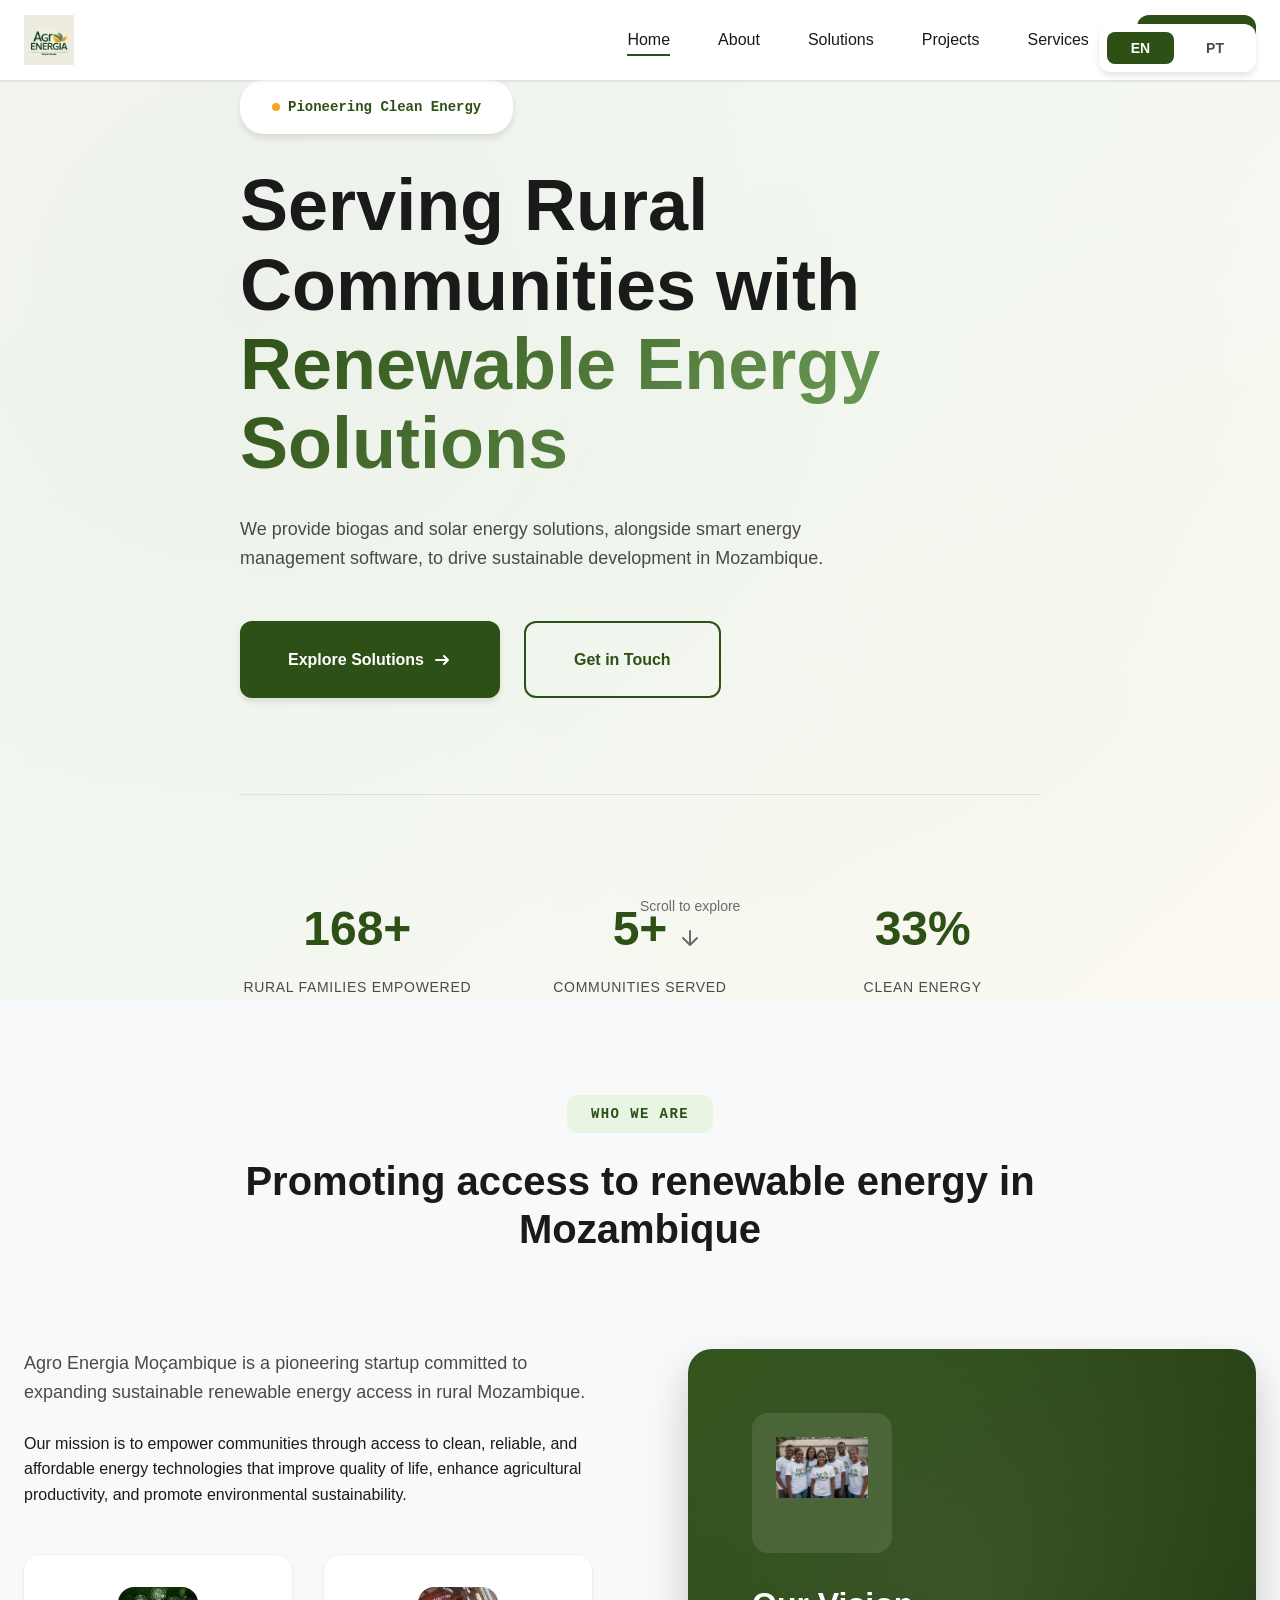
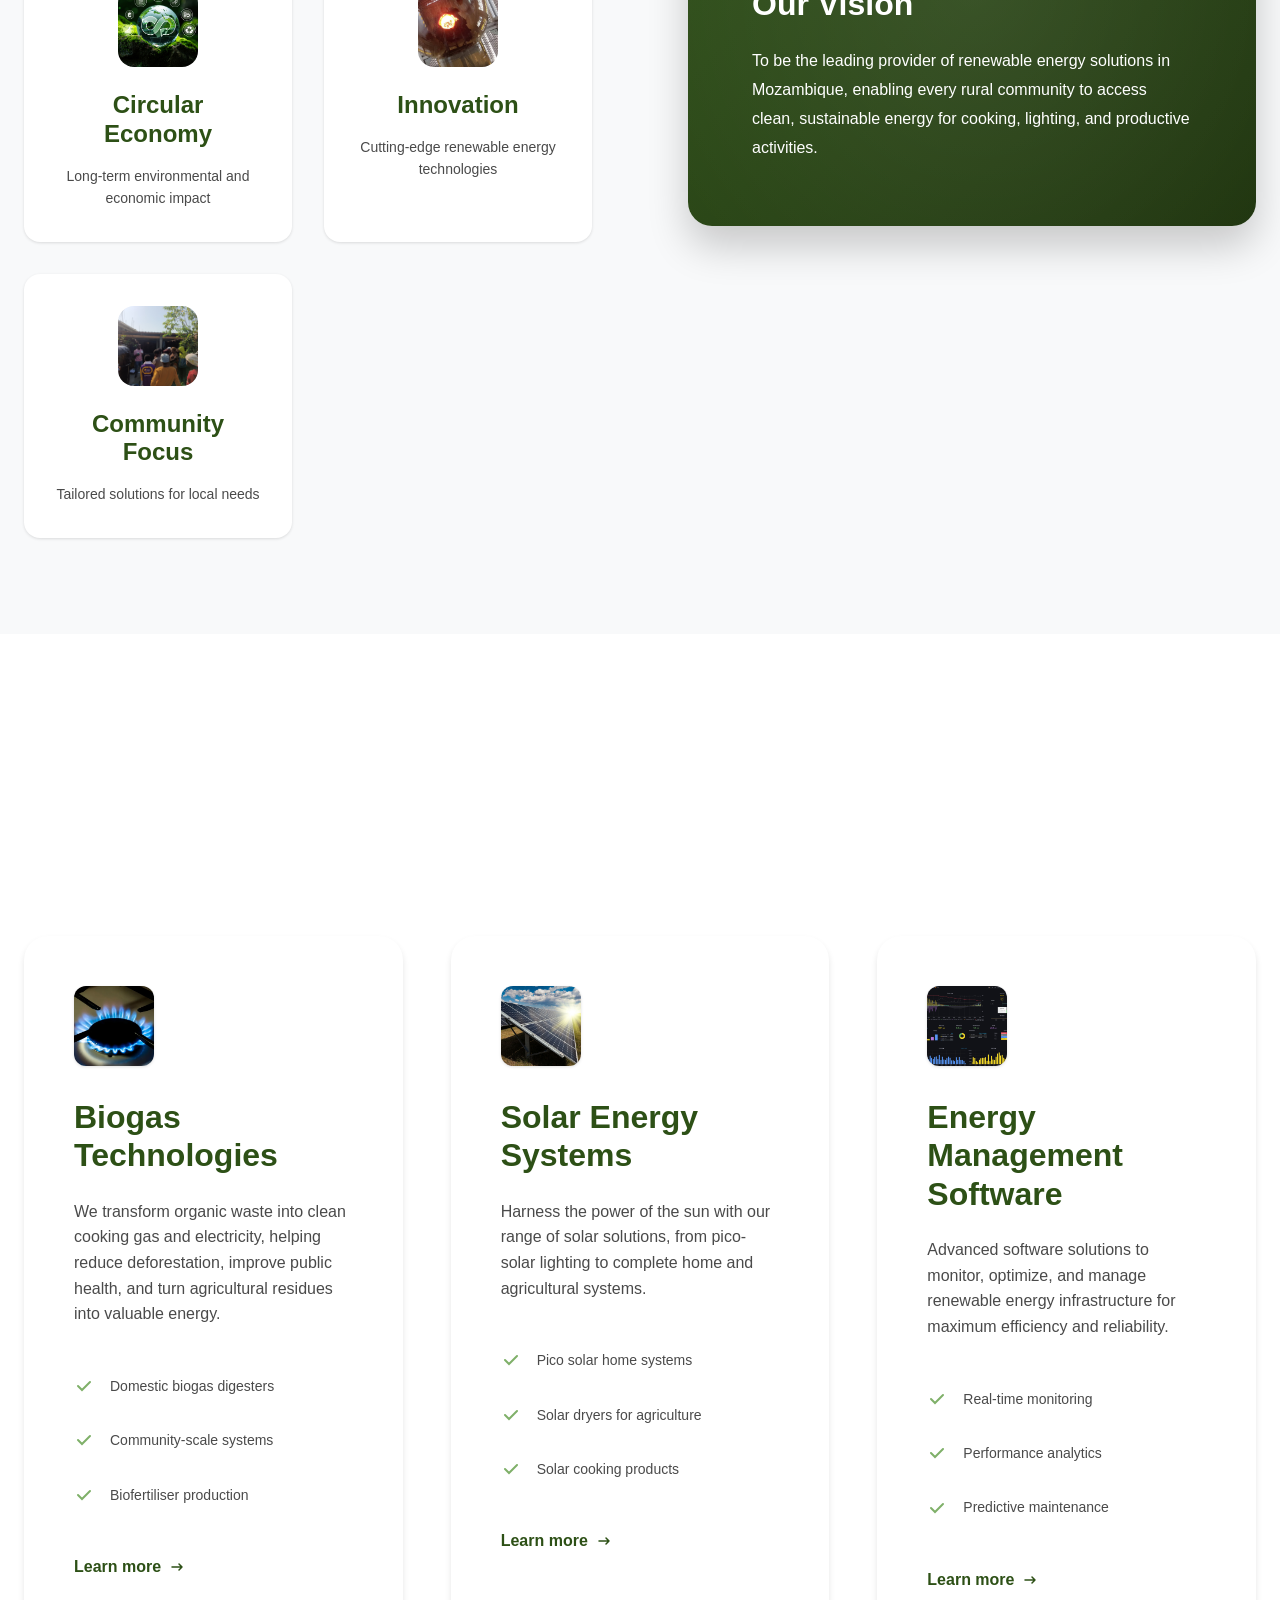
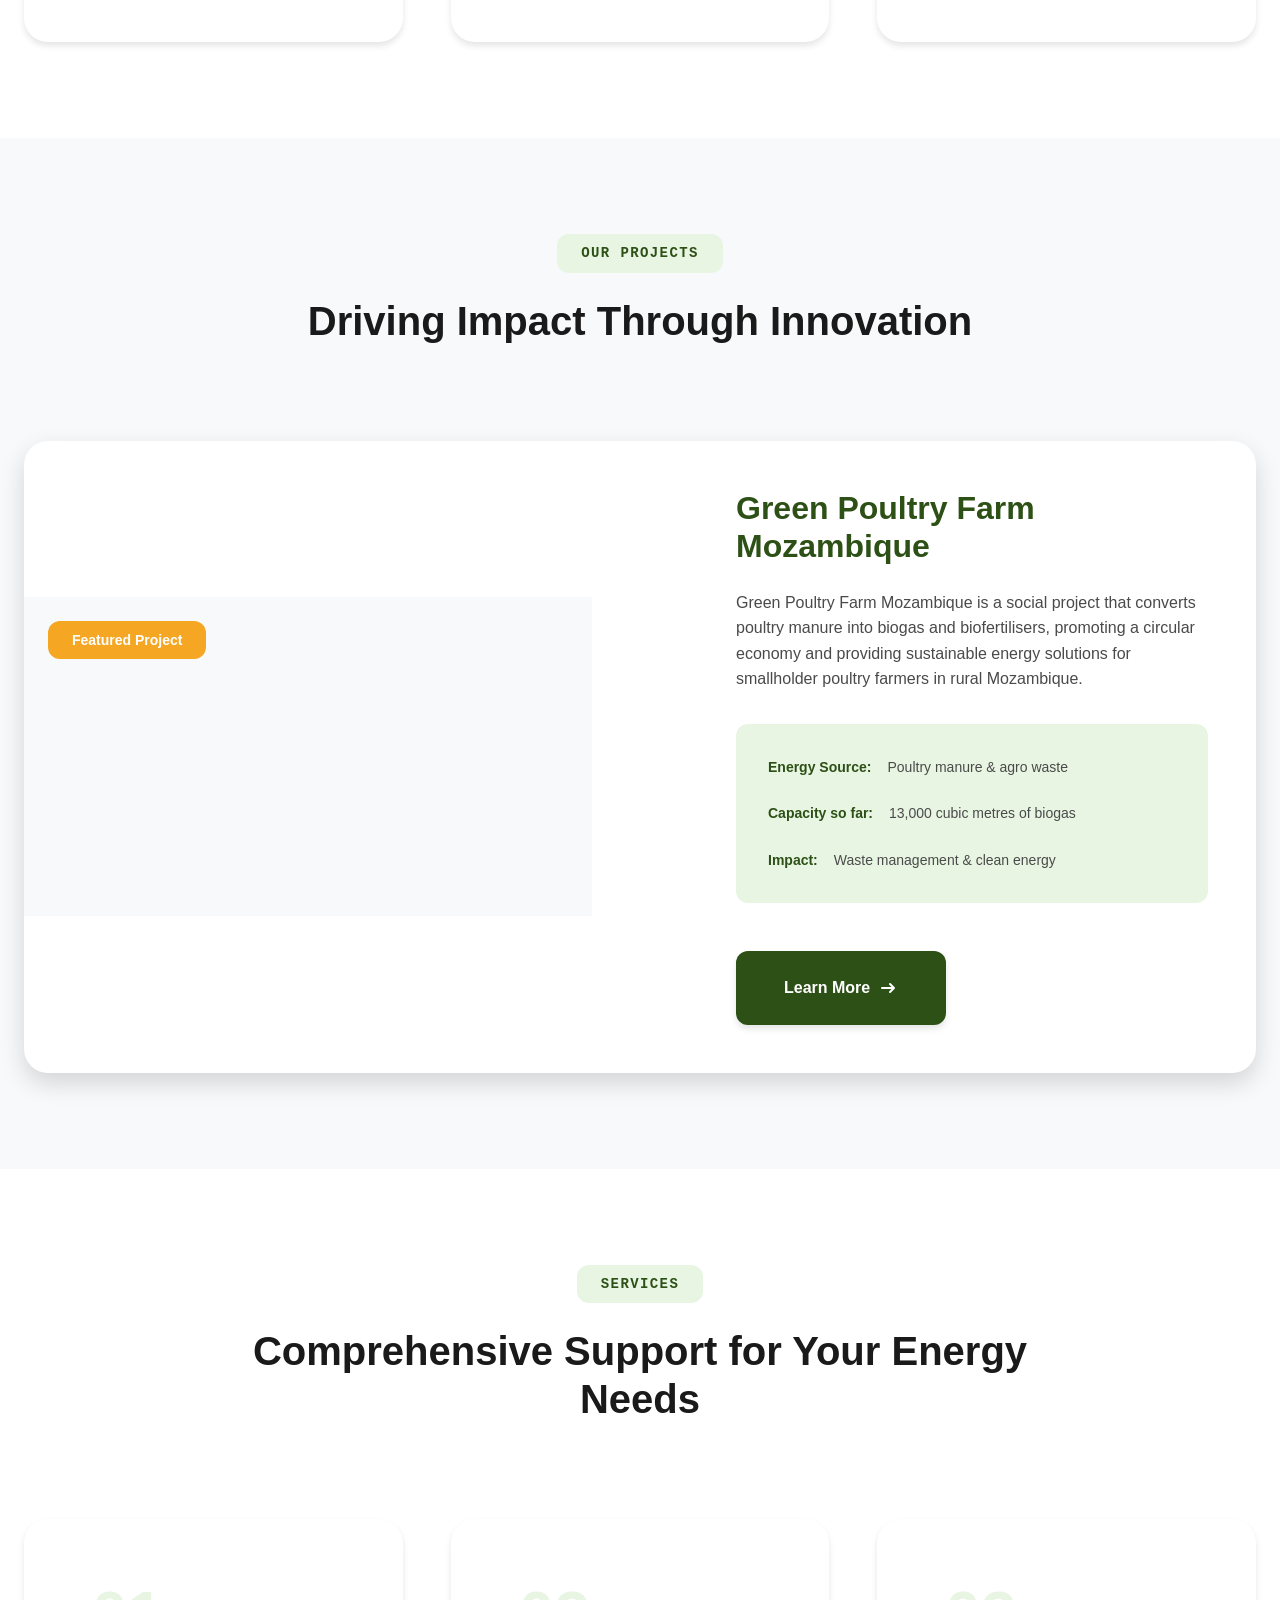
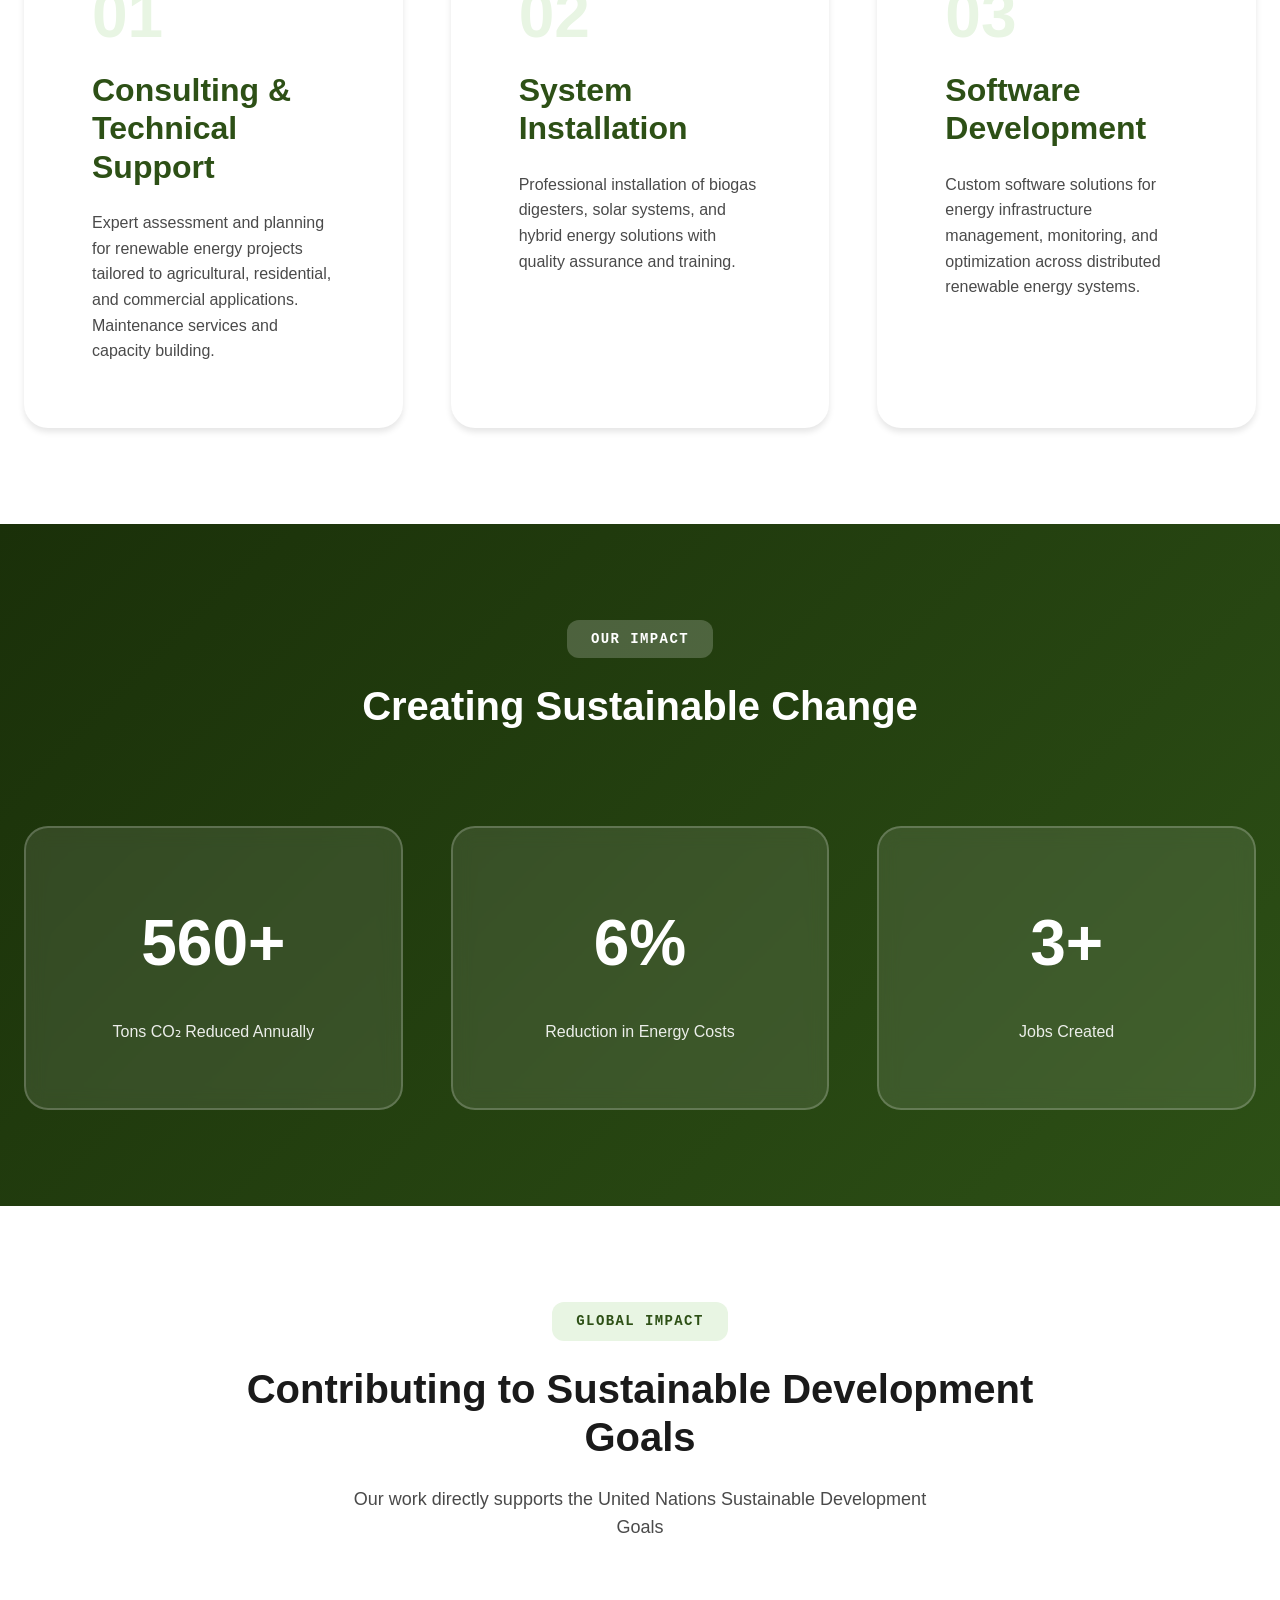
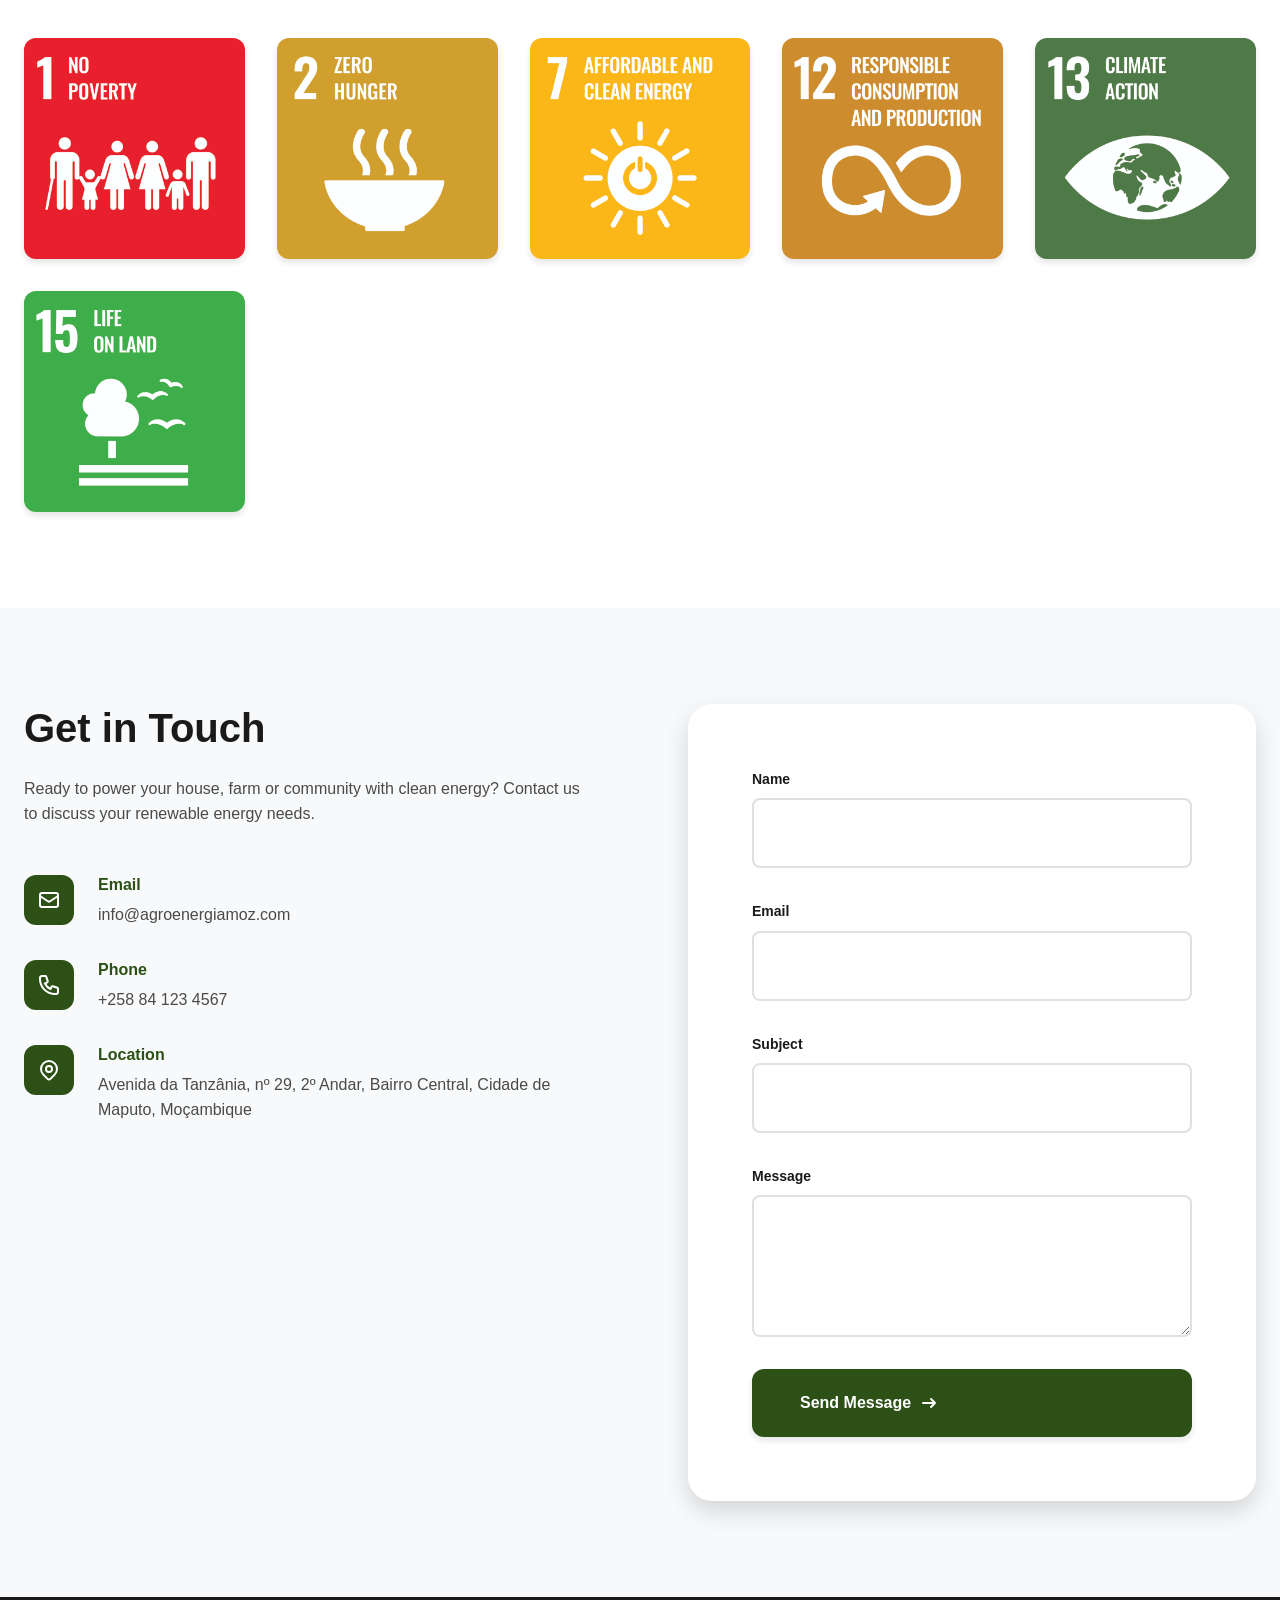
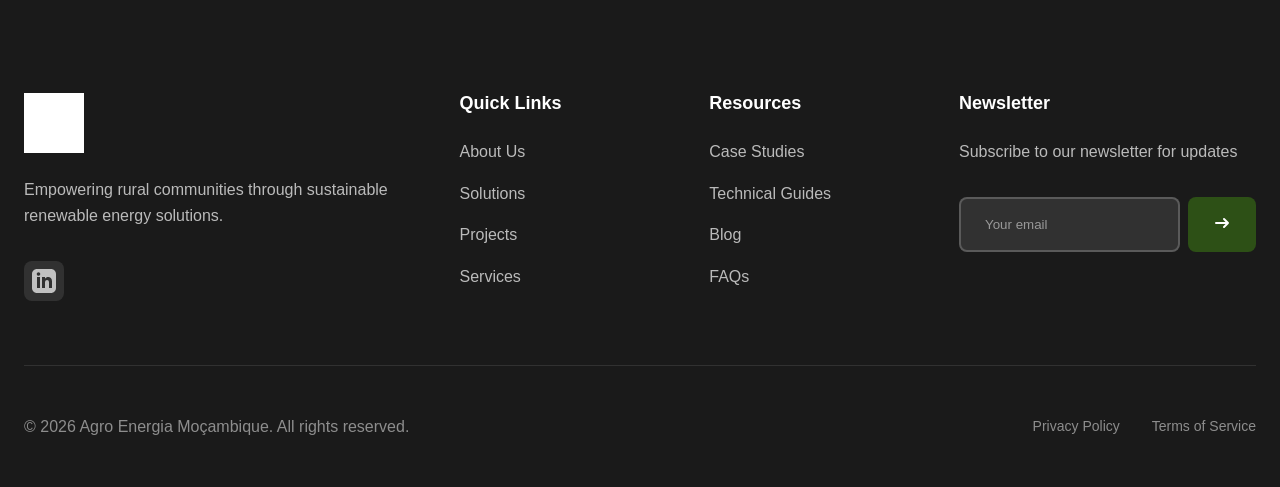
==== commit 4c0760d0: "Update index.html" ====
--- a/index.html
+++ b/index.html
@@ -109,7 +109,7 @@
         </main>
         <div class="scroll-indicator">
             <span data-en="Scroll to explore" data-pt="Role para explorar">Scroll to explore</span>
-            <svg width="23" height="23" viewBox="0 0 23 23" fill="none">
+            <svg width="25" height="25" viewBox="0 0 25 25" fill="none">
                 <path d="M12 5v14m0 0l-7-7m7 7l7-7" stroke="currentColor" stroke-width="2" stroke-linecap="round"/>
             </svg>
         </div>
--- a/styles.css
+++ b/styles.css
@@ -282,7 +282,7 @@
    =================================== */
 .language-toggle {
     position: fixed;
-    top: var(2.2rem);
+    top: var(--spacing-md);
     right: var(--spacing-md);
     z-index: 1001;
     display: flex;
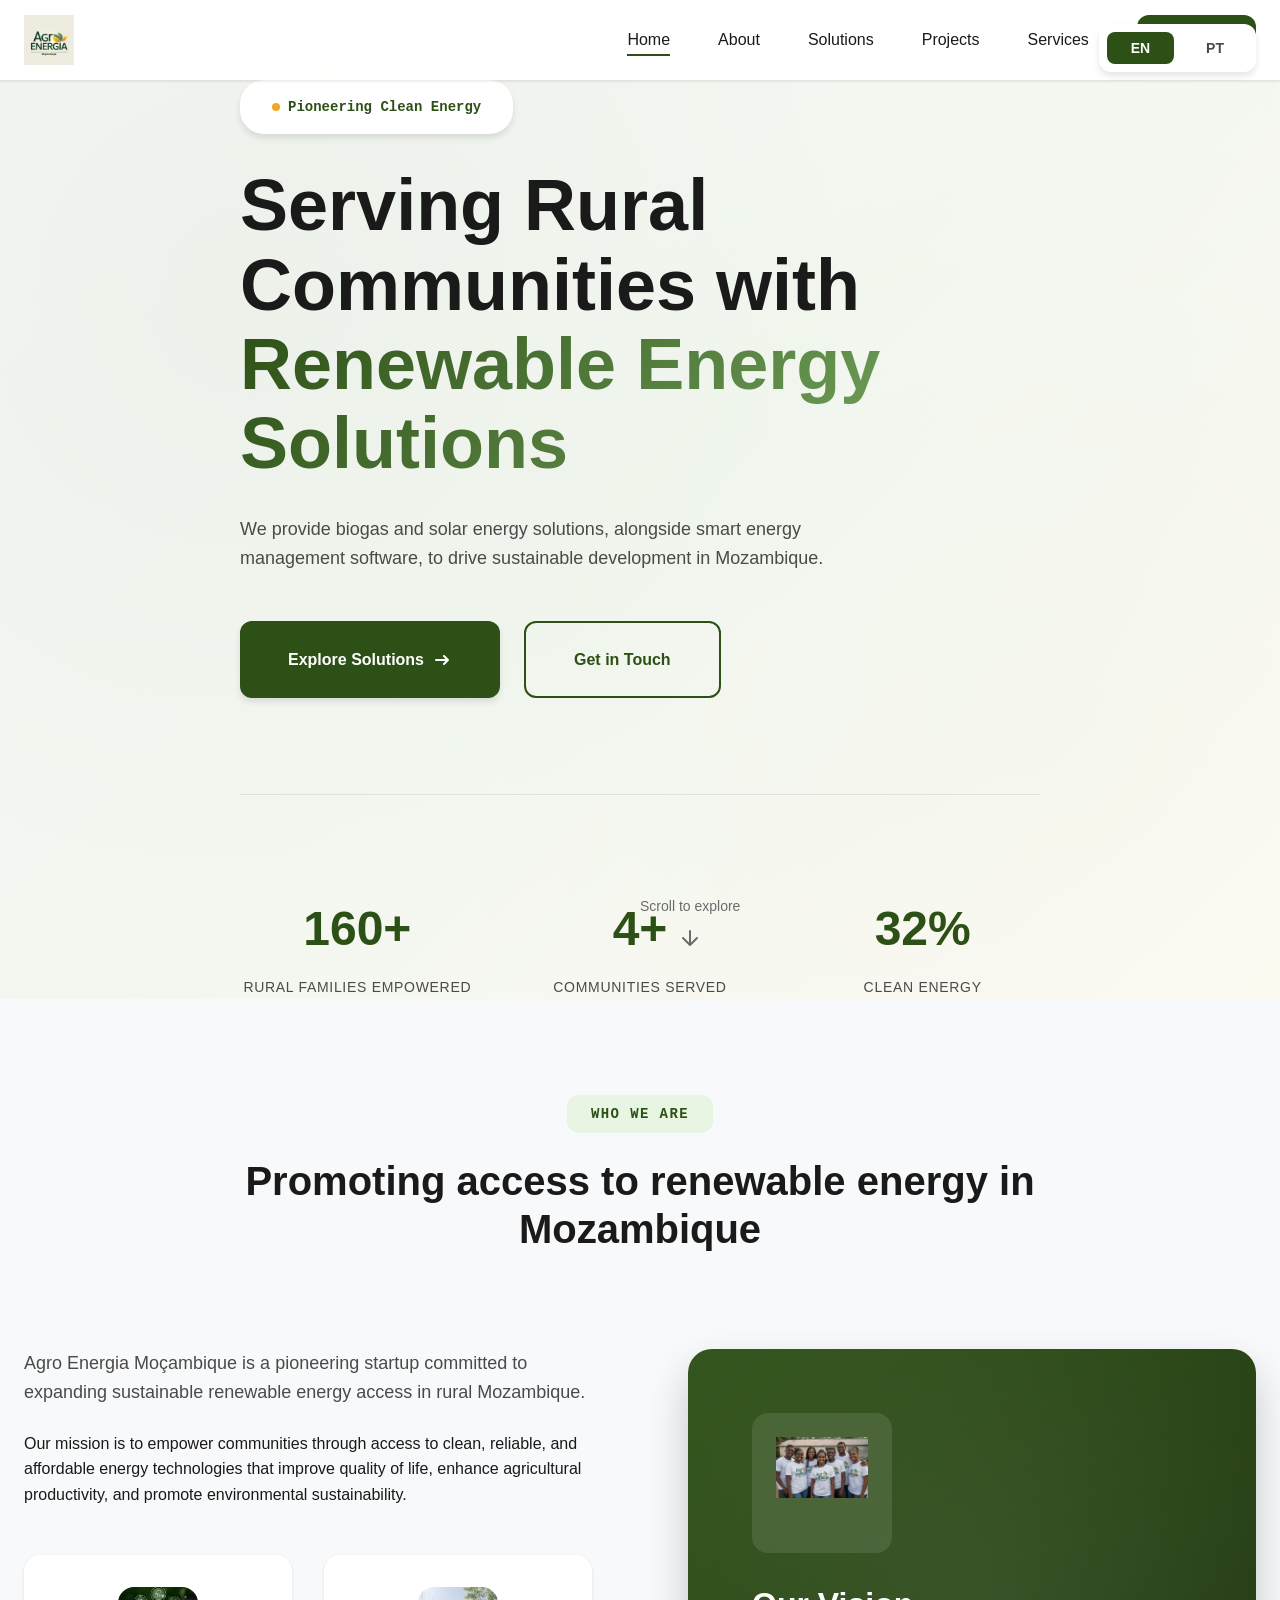
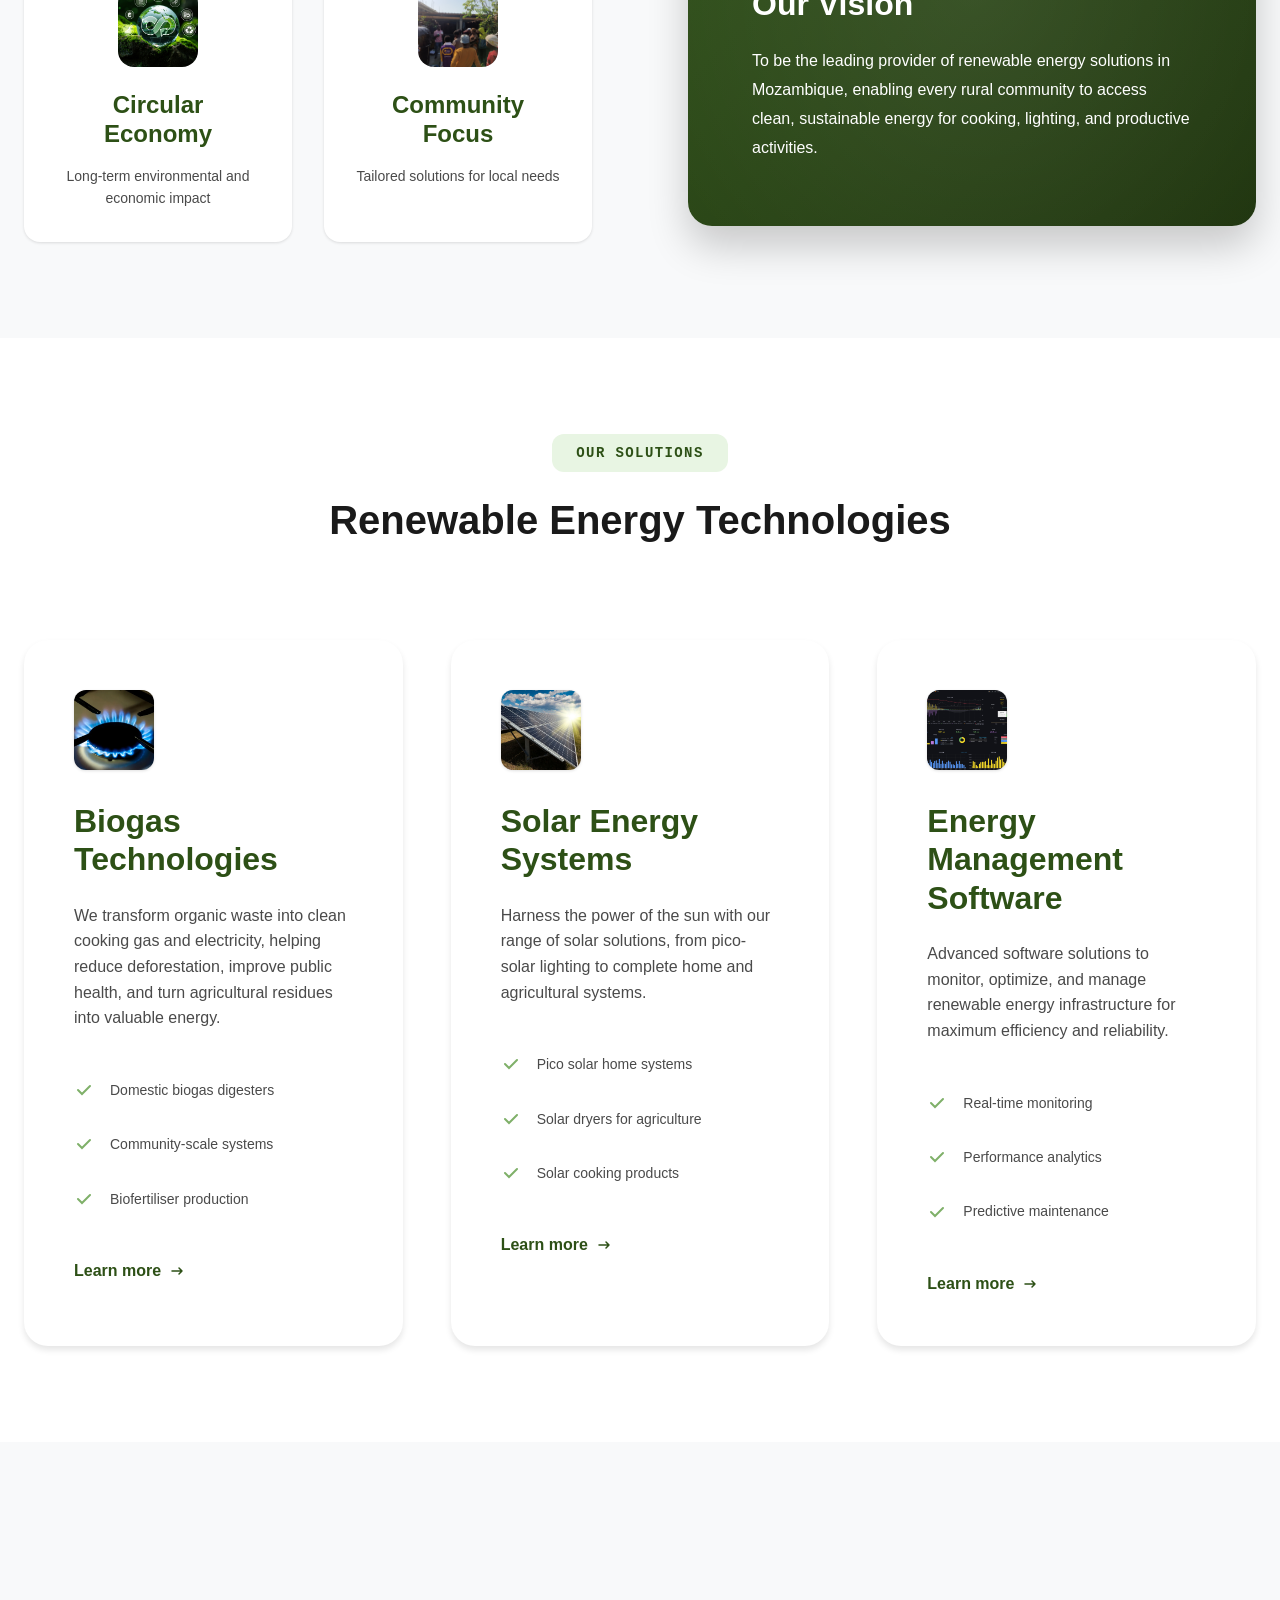
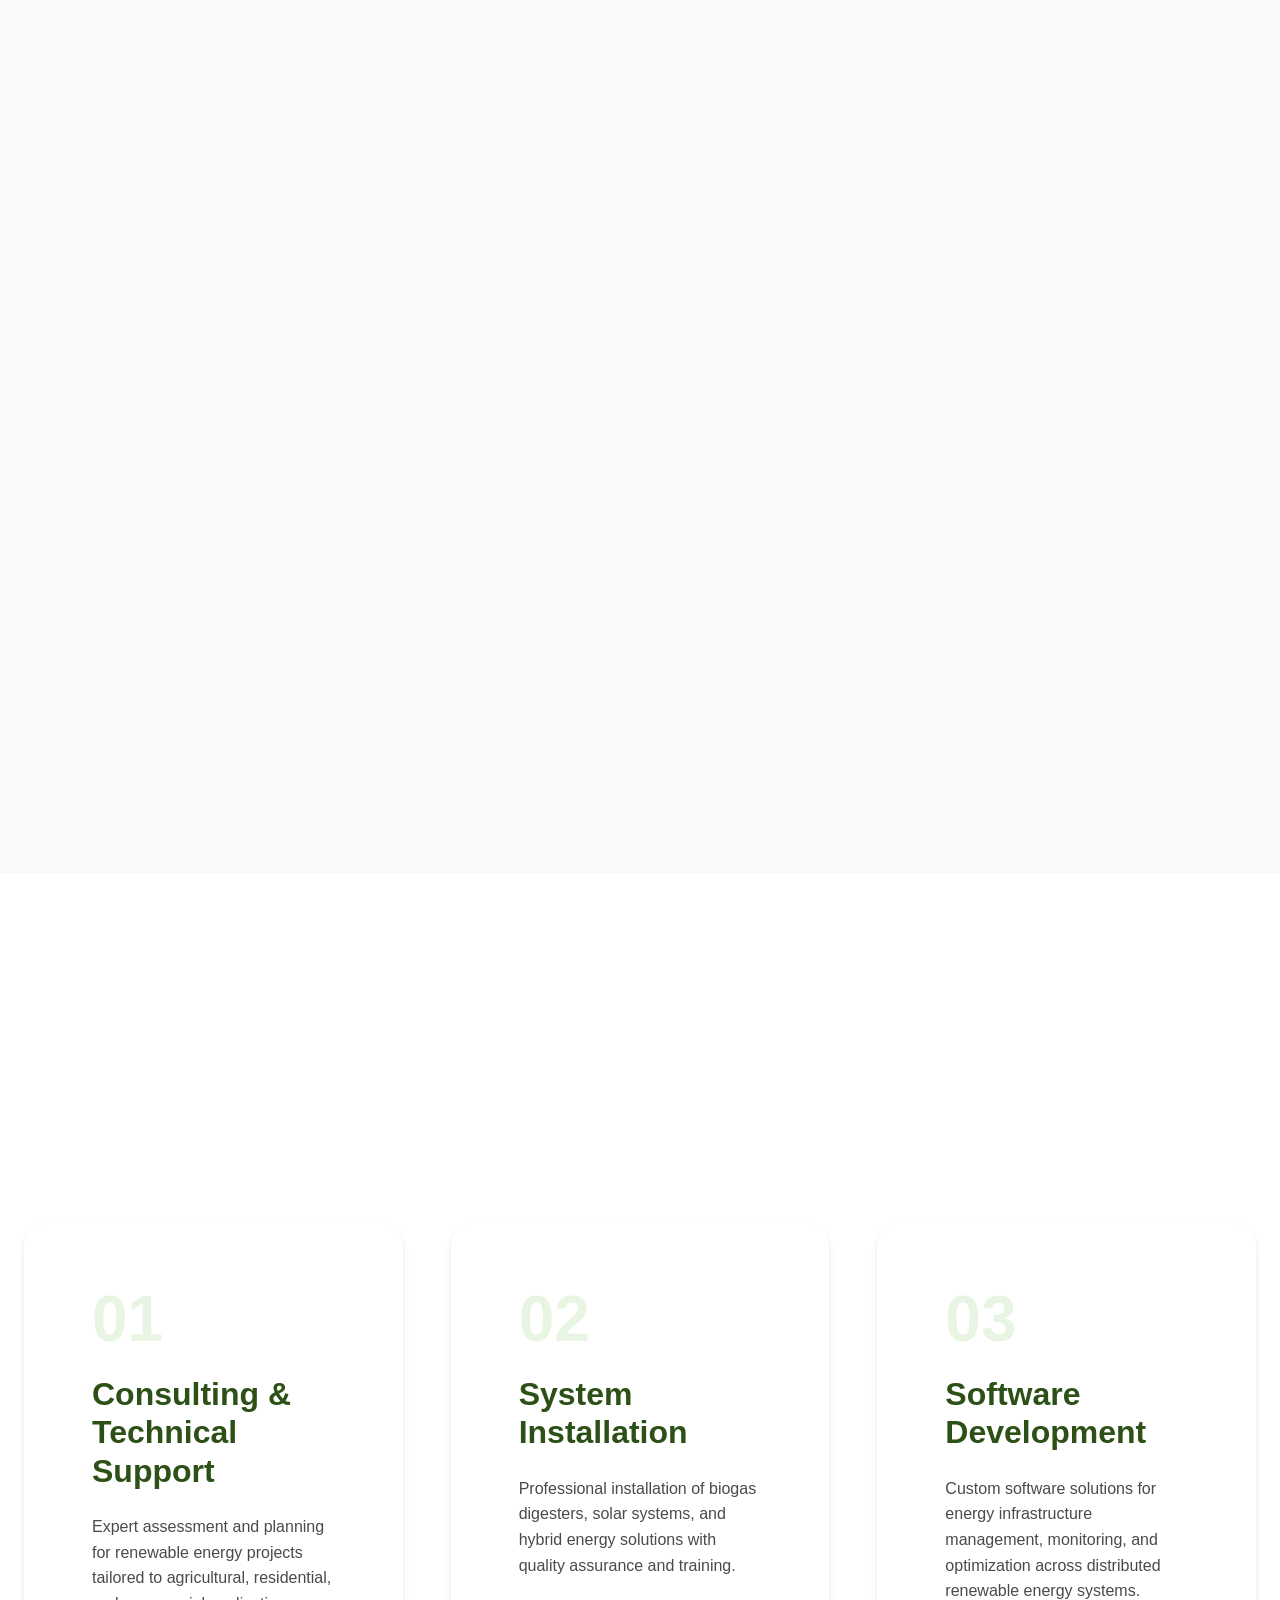
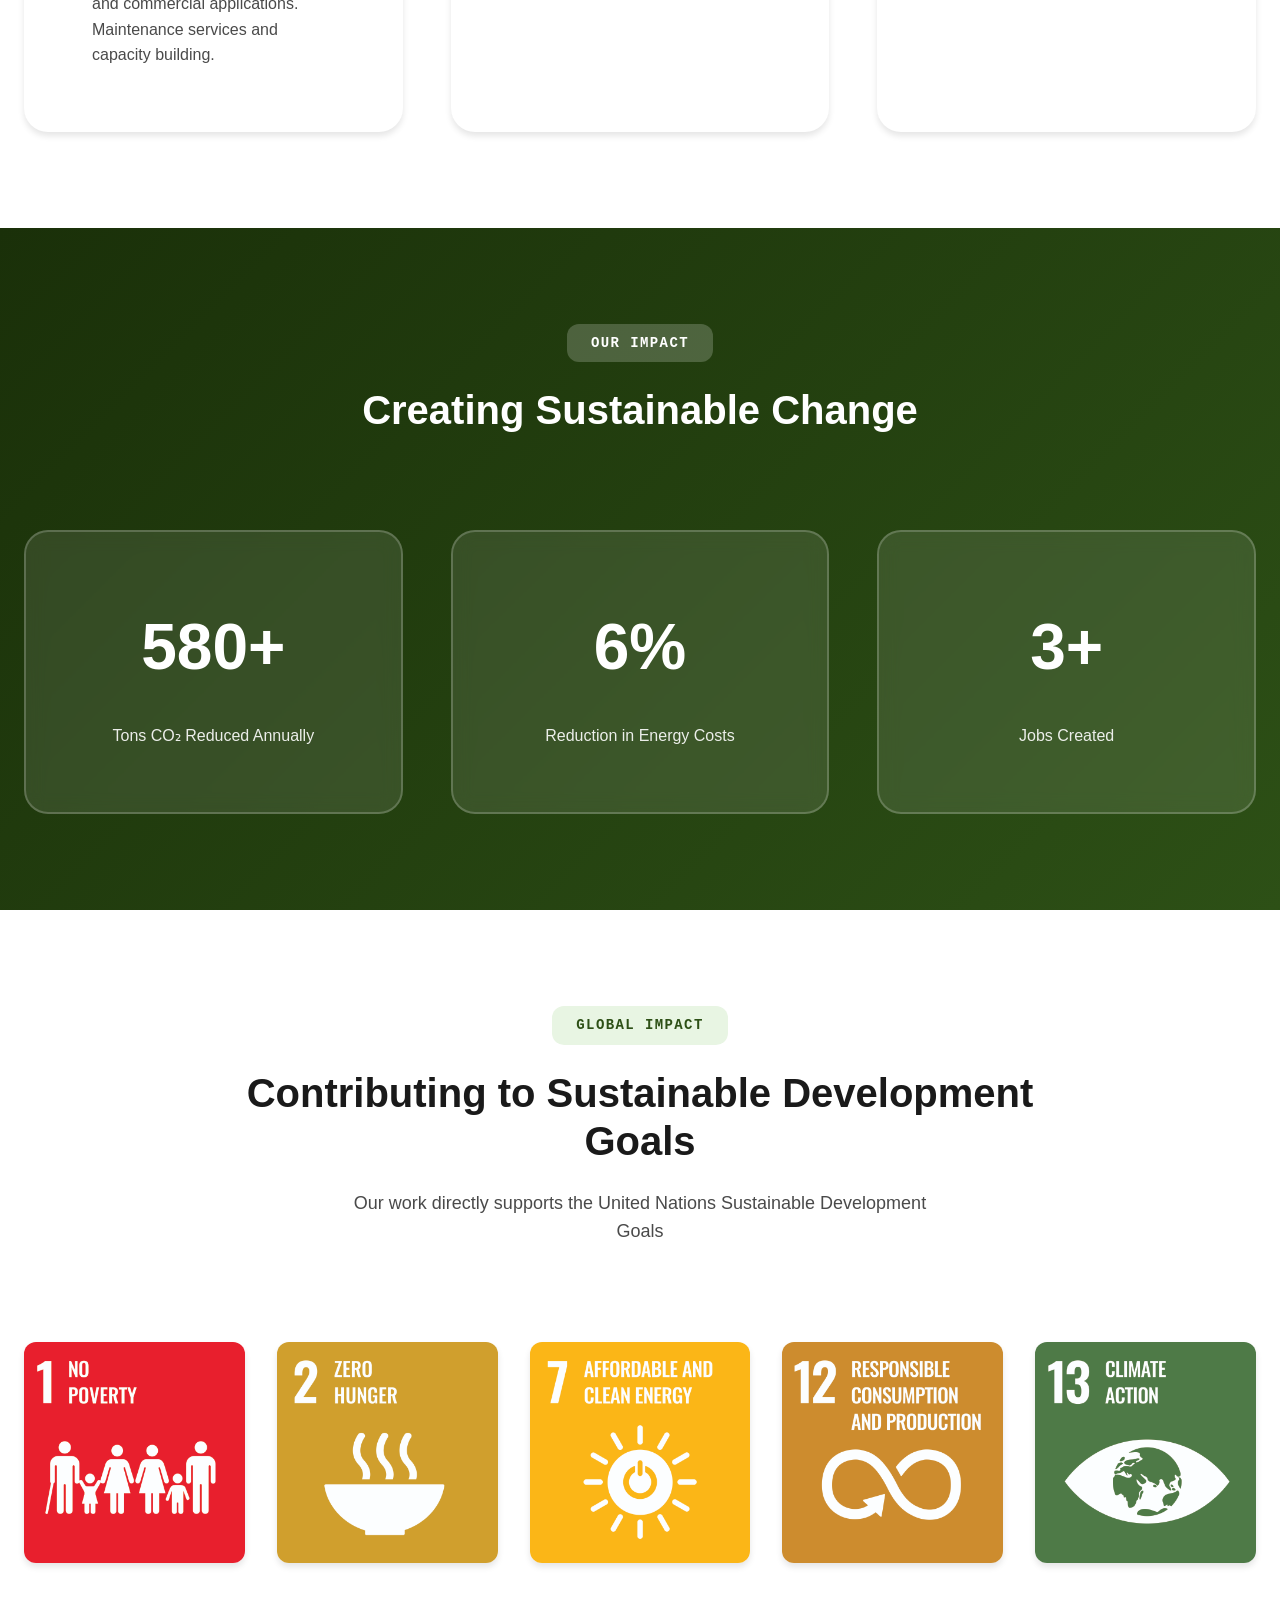
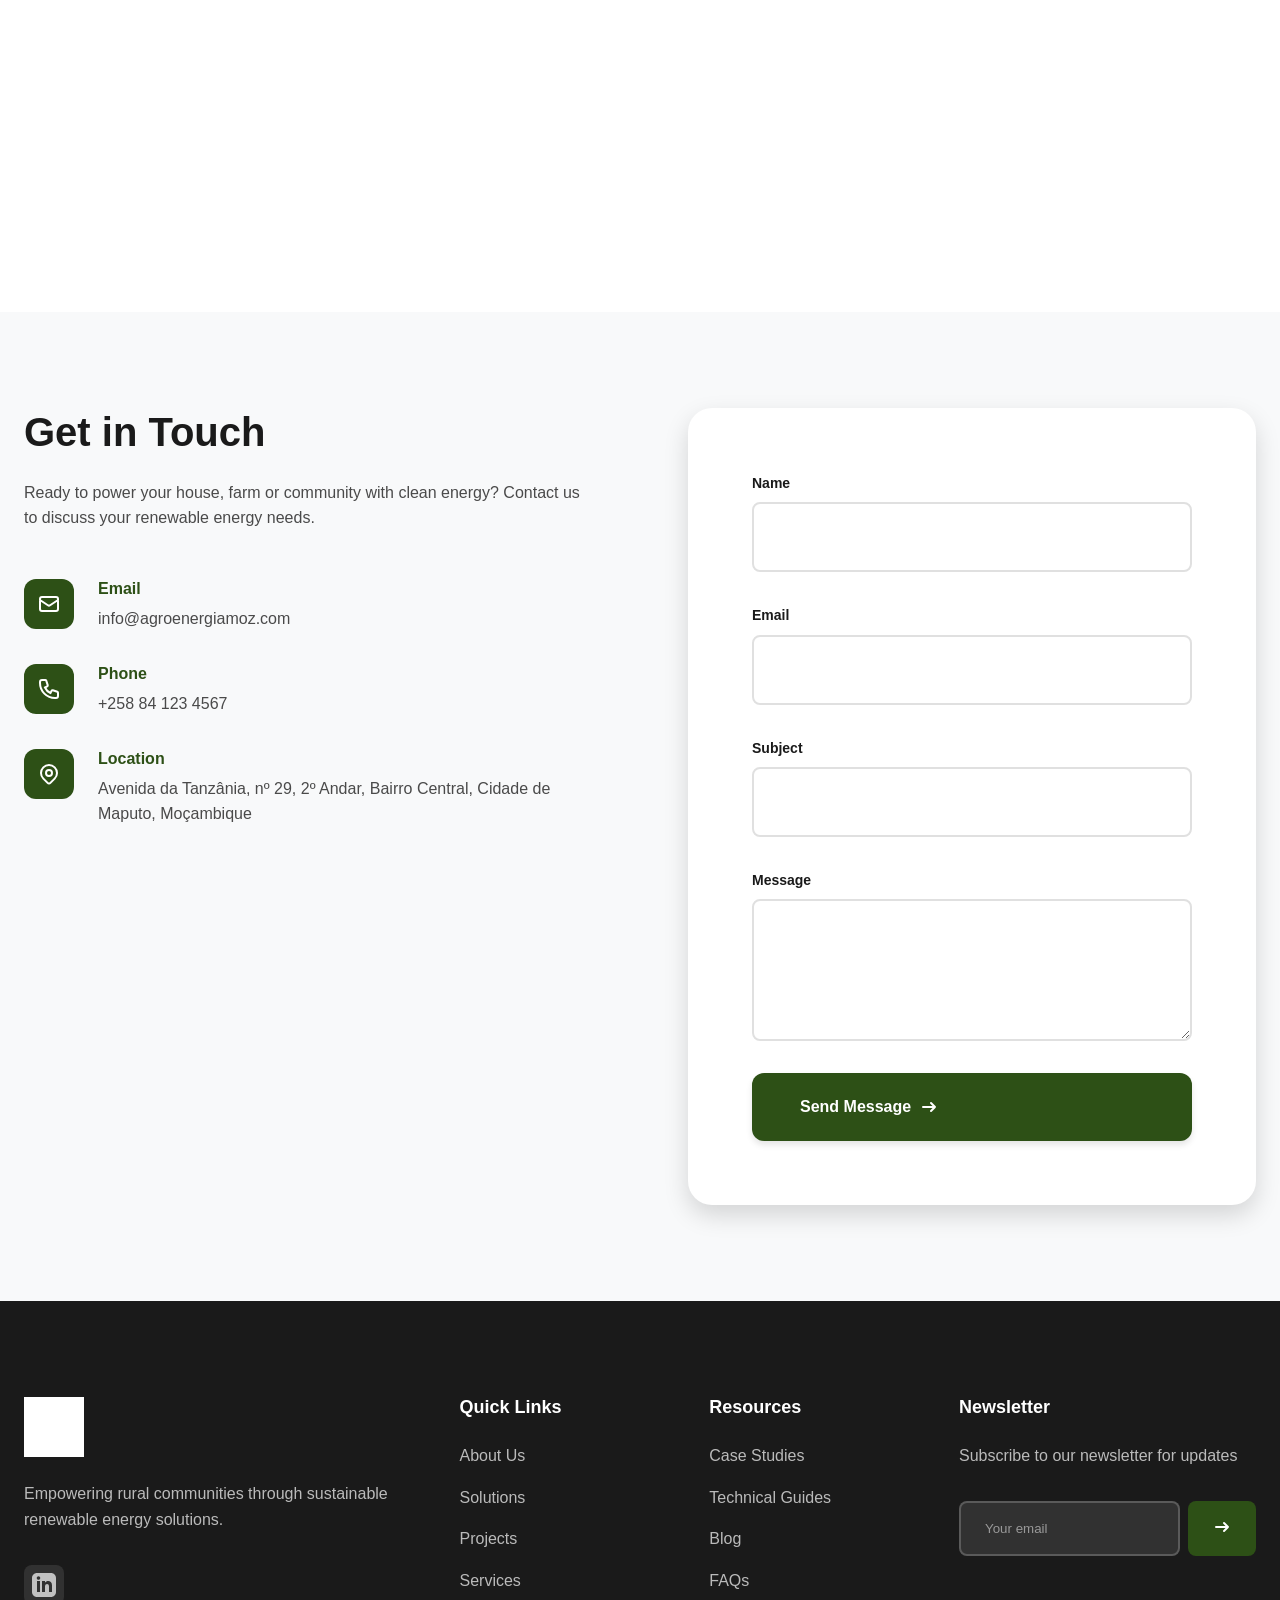
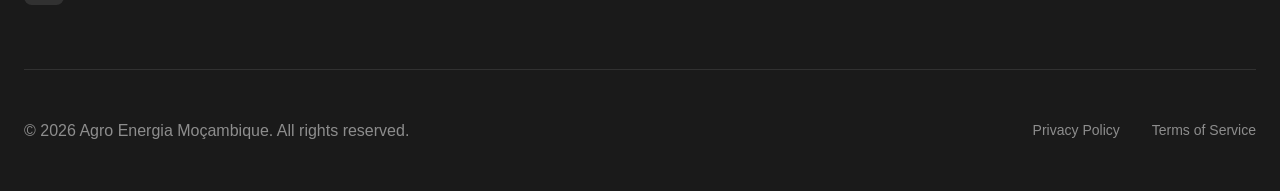
==== commit 4b0b4e18: "Update index.html" ====
--- a/index.html
+++ b/index.html
@@ -142,13 +142,6 @@
                         </div>
                         <div class="value-item">
                             <div class="value-icon">
-                                <img src="icon-innovation.png" alt="Innovation" loading="lazy">
-                            </div>
-                            <h4 data-en="Innovation" data-pt="Inovação">Innovation</h4>
-                            <p data-en="Cutting-edge renewable energy technologies" data-pt="Tecnologias de energia renovável de ponta">Cutting-edge renewable energy technologies</p>
-                        </div>
-                        <div class="value-item">
-                            <div class="value-icon">
                                 <img src="icon-community.jpg" alt="Community Focus" loading="lazy">
                             </div>
                             <h4 data-en="Community Focus" data-pt="Foco Comunitário">Community Focus</h4>
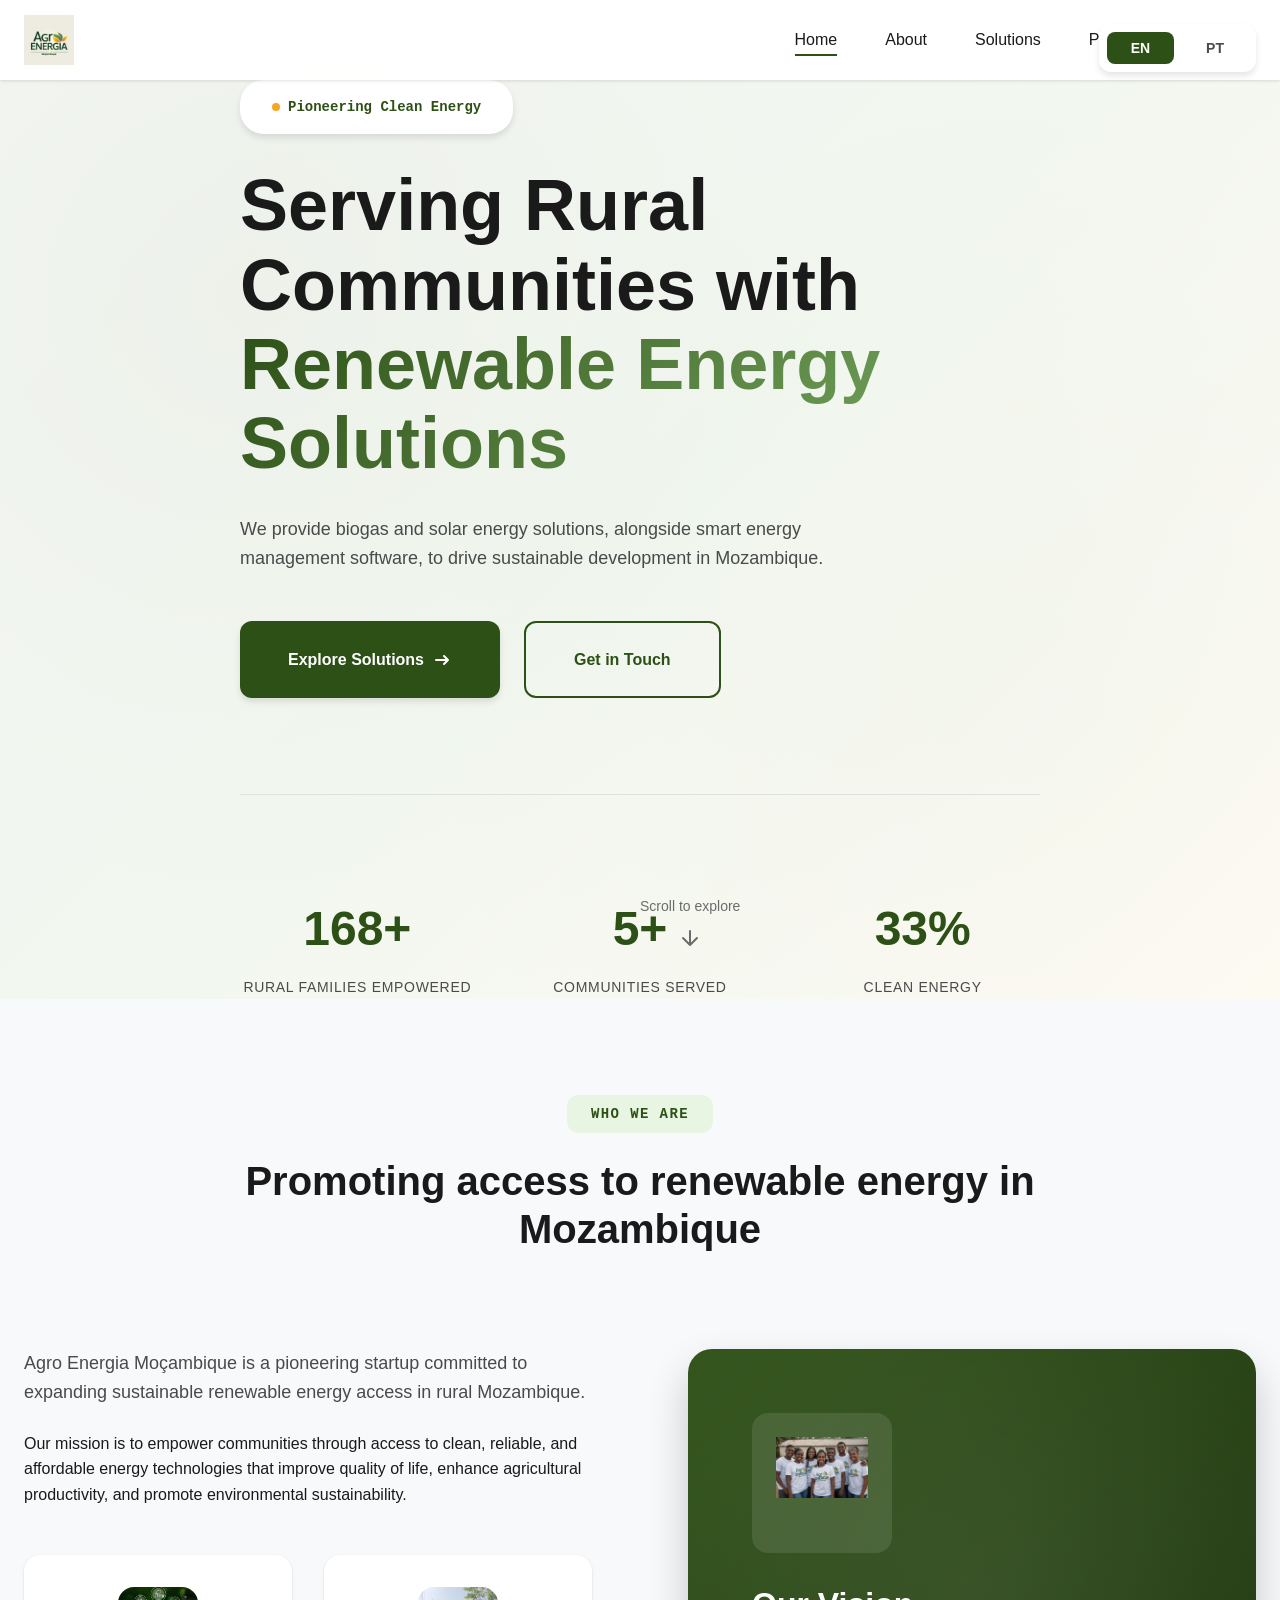
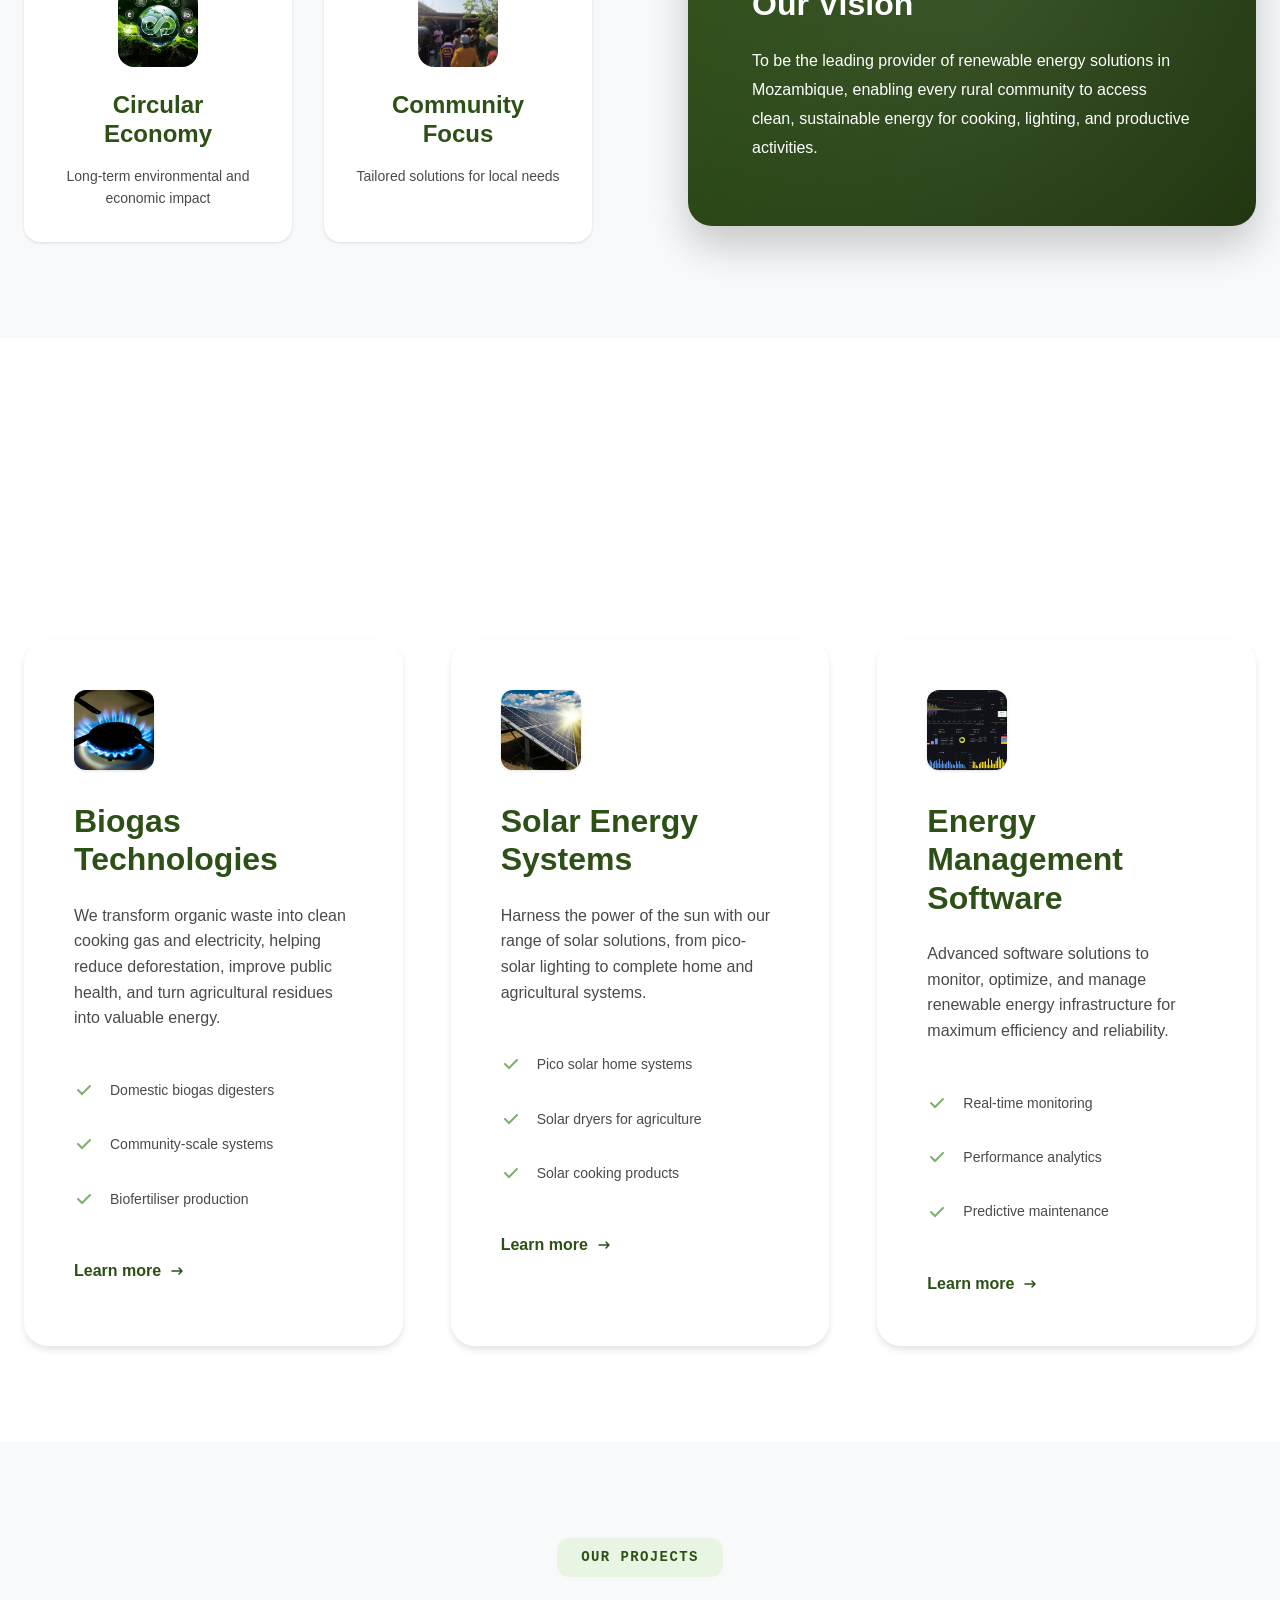
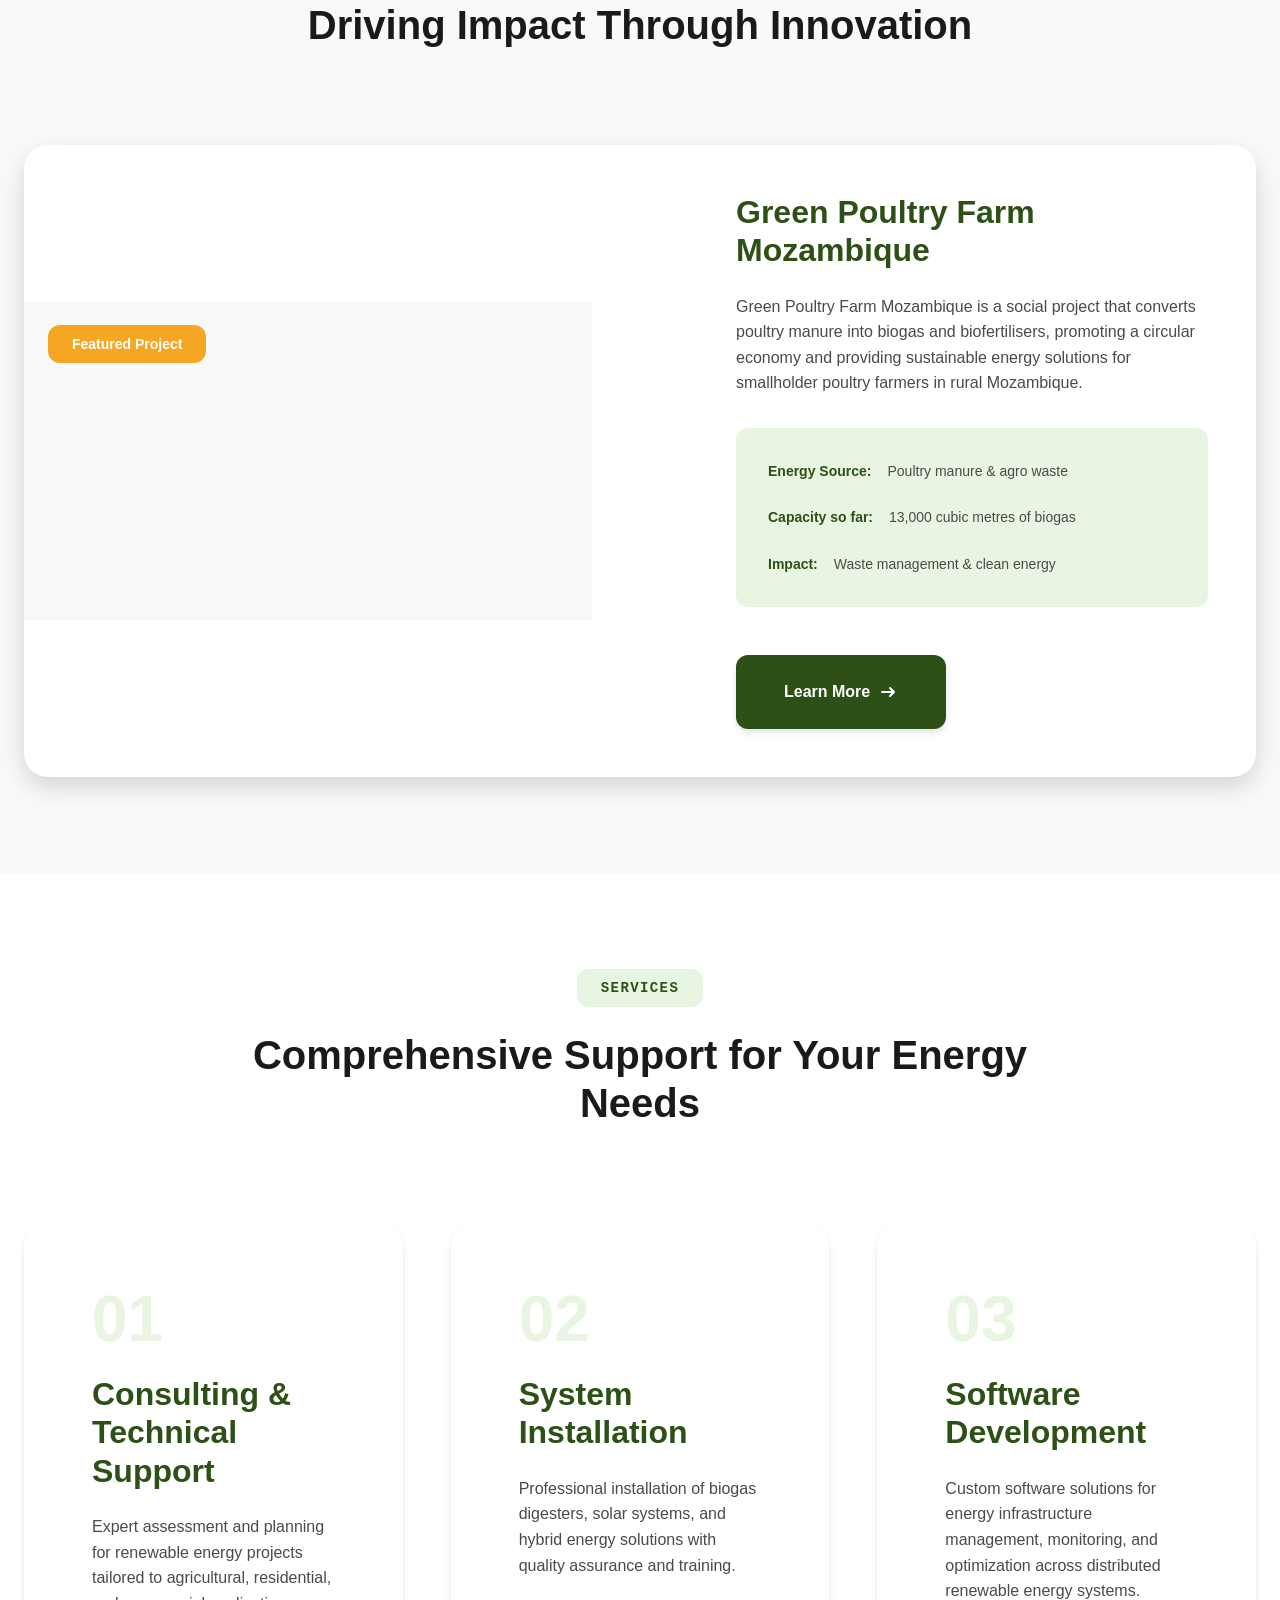
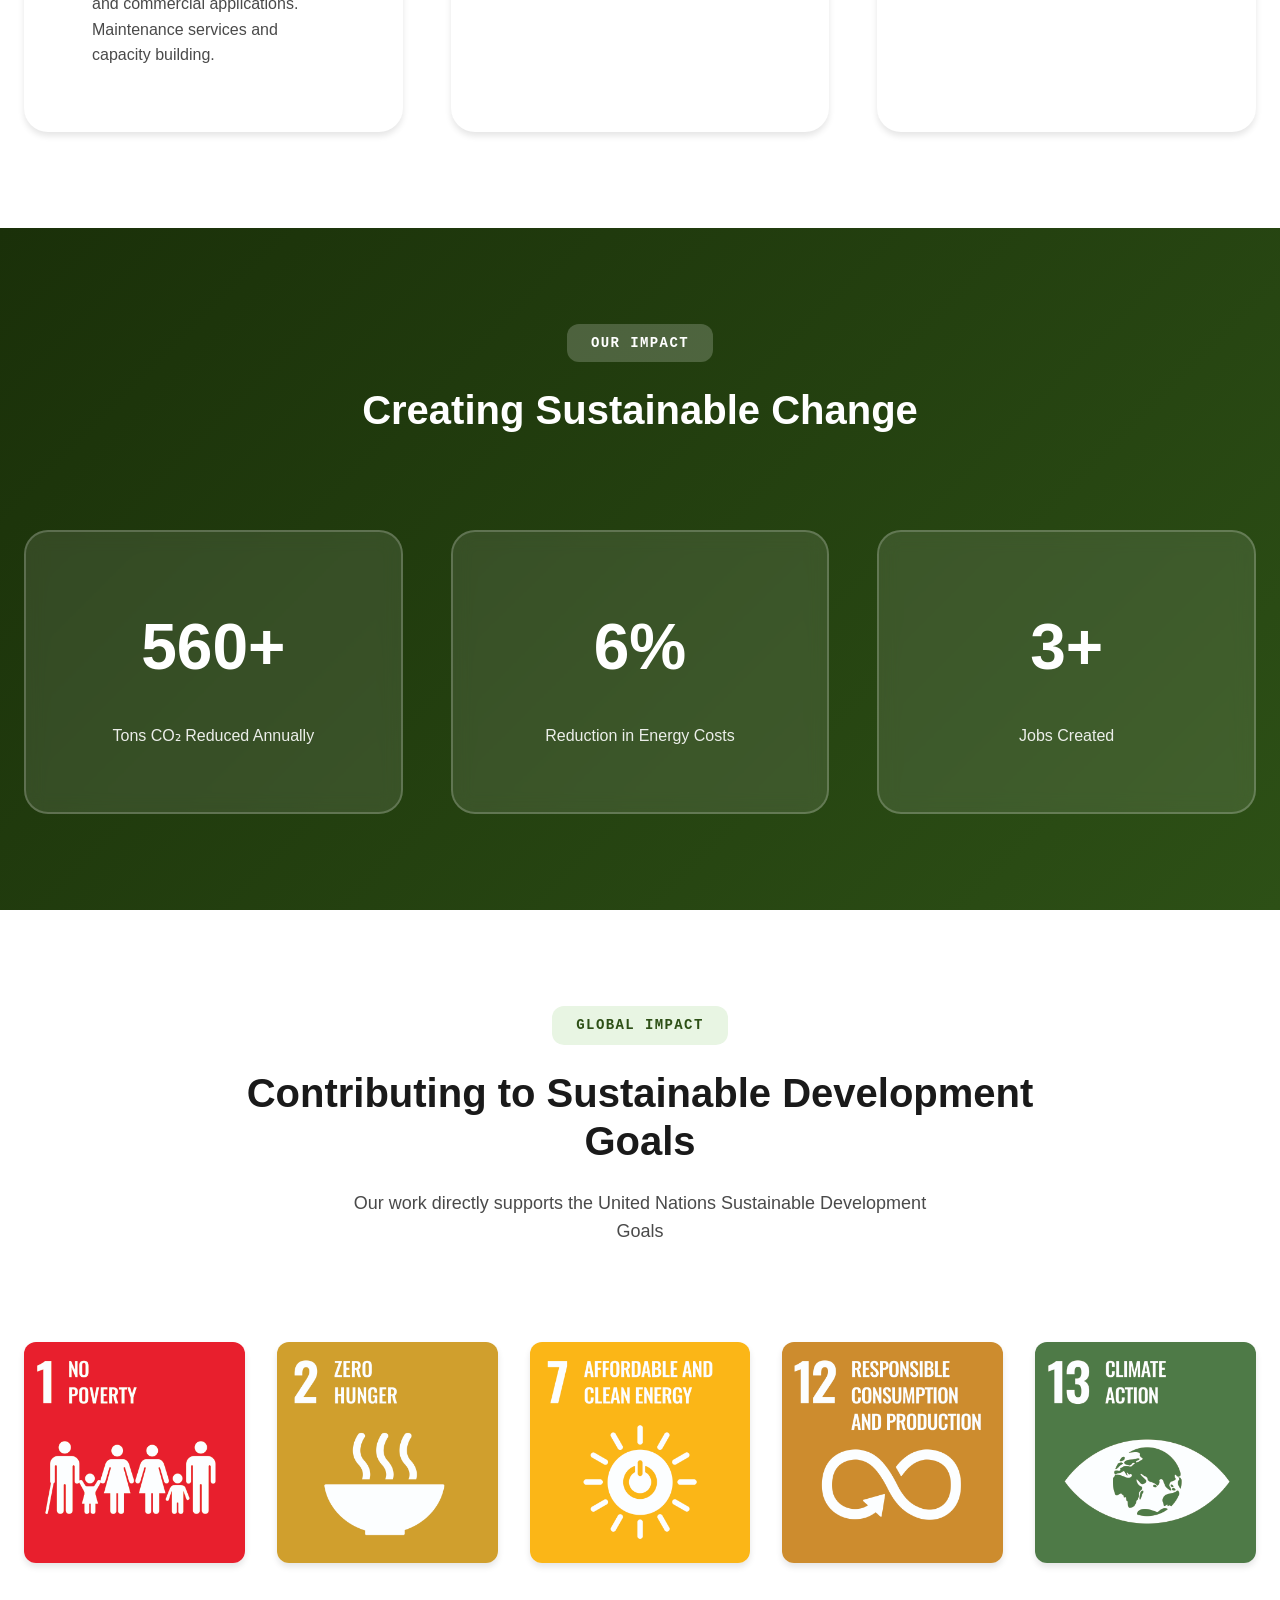
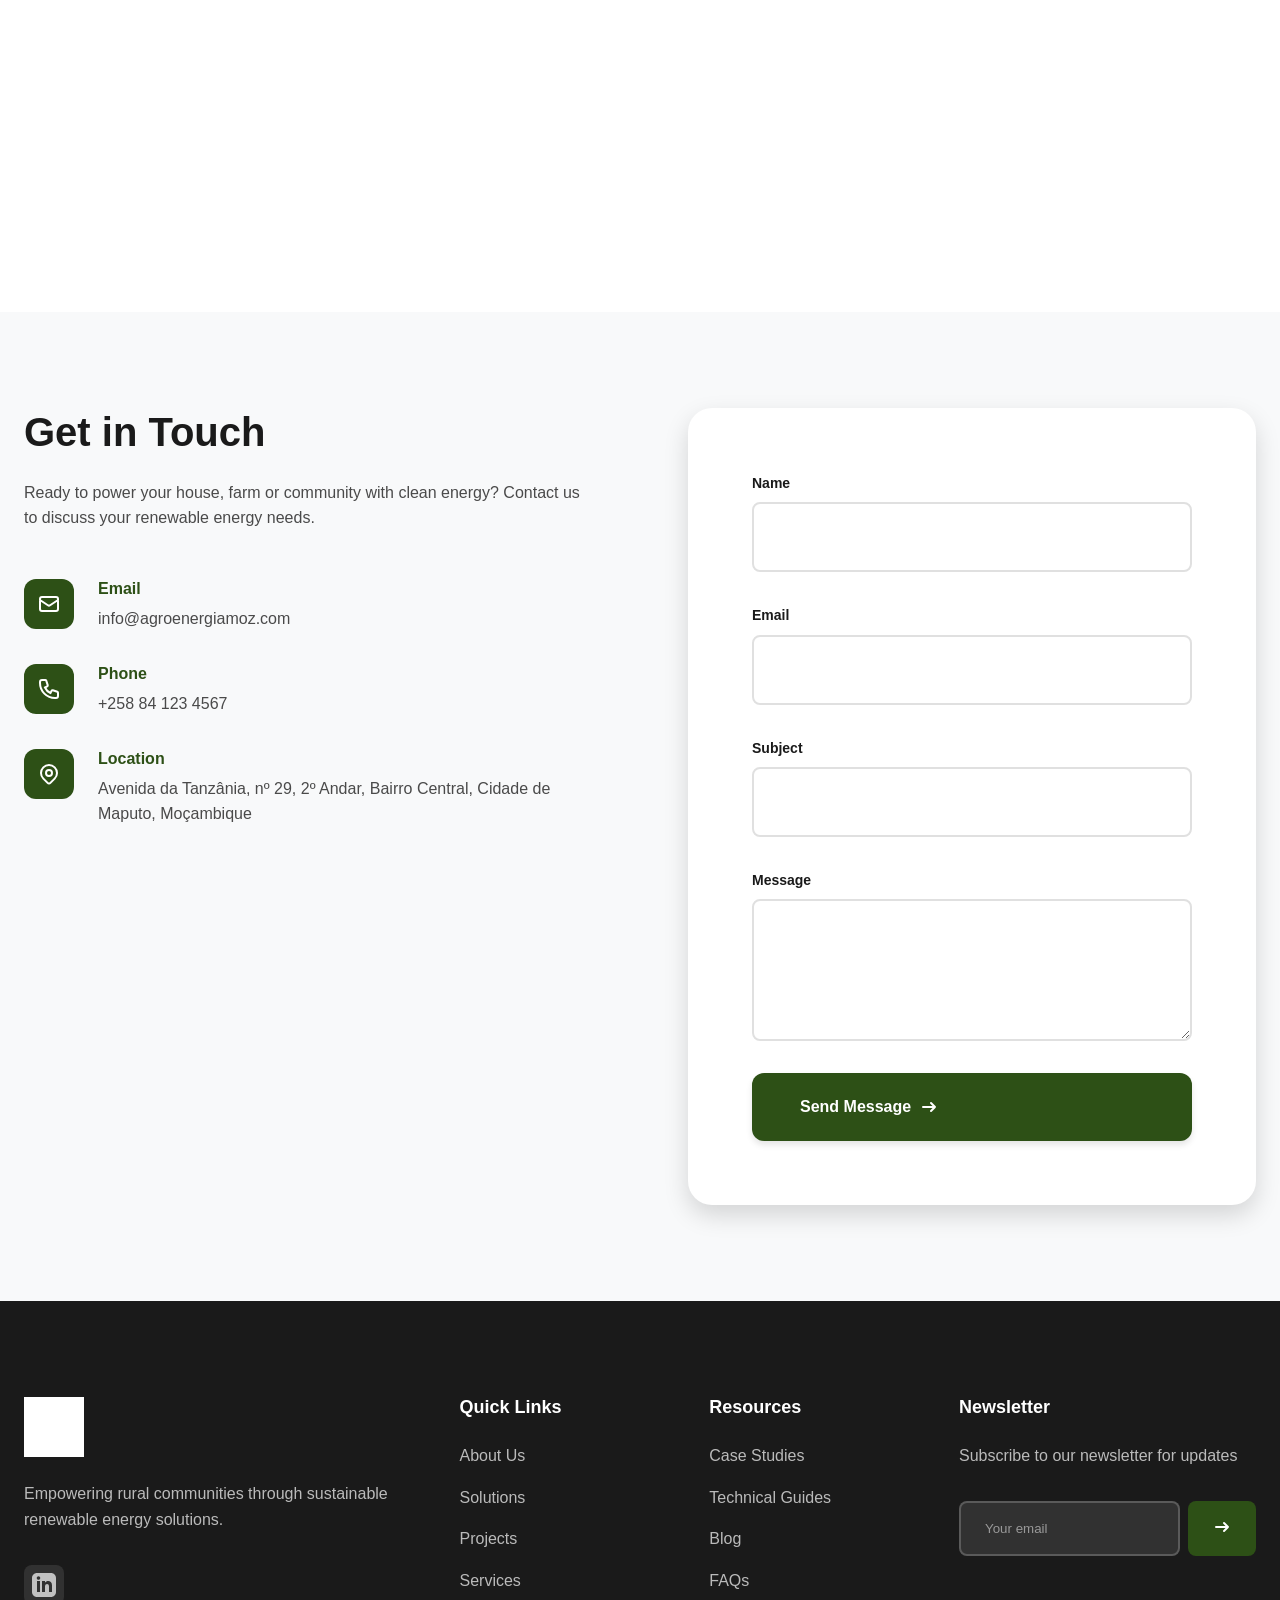
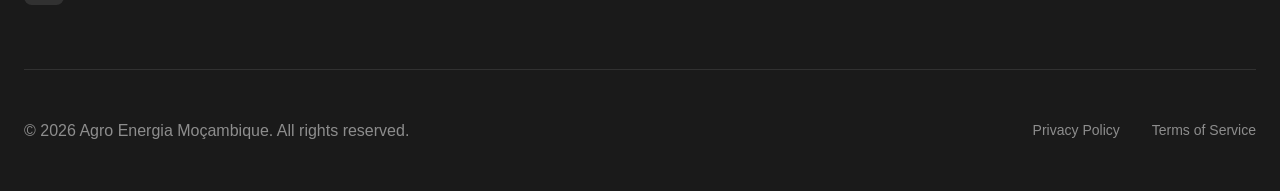
==== commit 6a466f5d: "Update index.html" ====
--- a/index.html
+++ b/index.html
@@ -56,7 +56,6 @@
                 <li><a href="#solutions" data-en="Solutions" data-pt="Soluções">Solutions</a></li>
                 <li><a href="#projects" data-en="Projects" data-pt="Projetos">Projects</a></li>
                 <li><a href="#services" data-en="Services" data-pt="Serviços">Services</a></li>
-                <li><a href="#contact" data-en="Contact" data-pt="Contacto" class="nav-cta">Contact</a></li>
             </ul>
         </div>
     </nav>
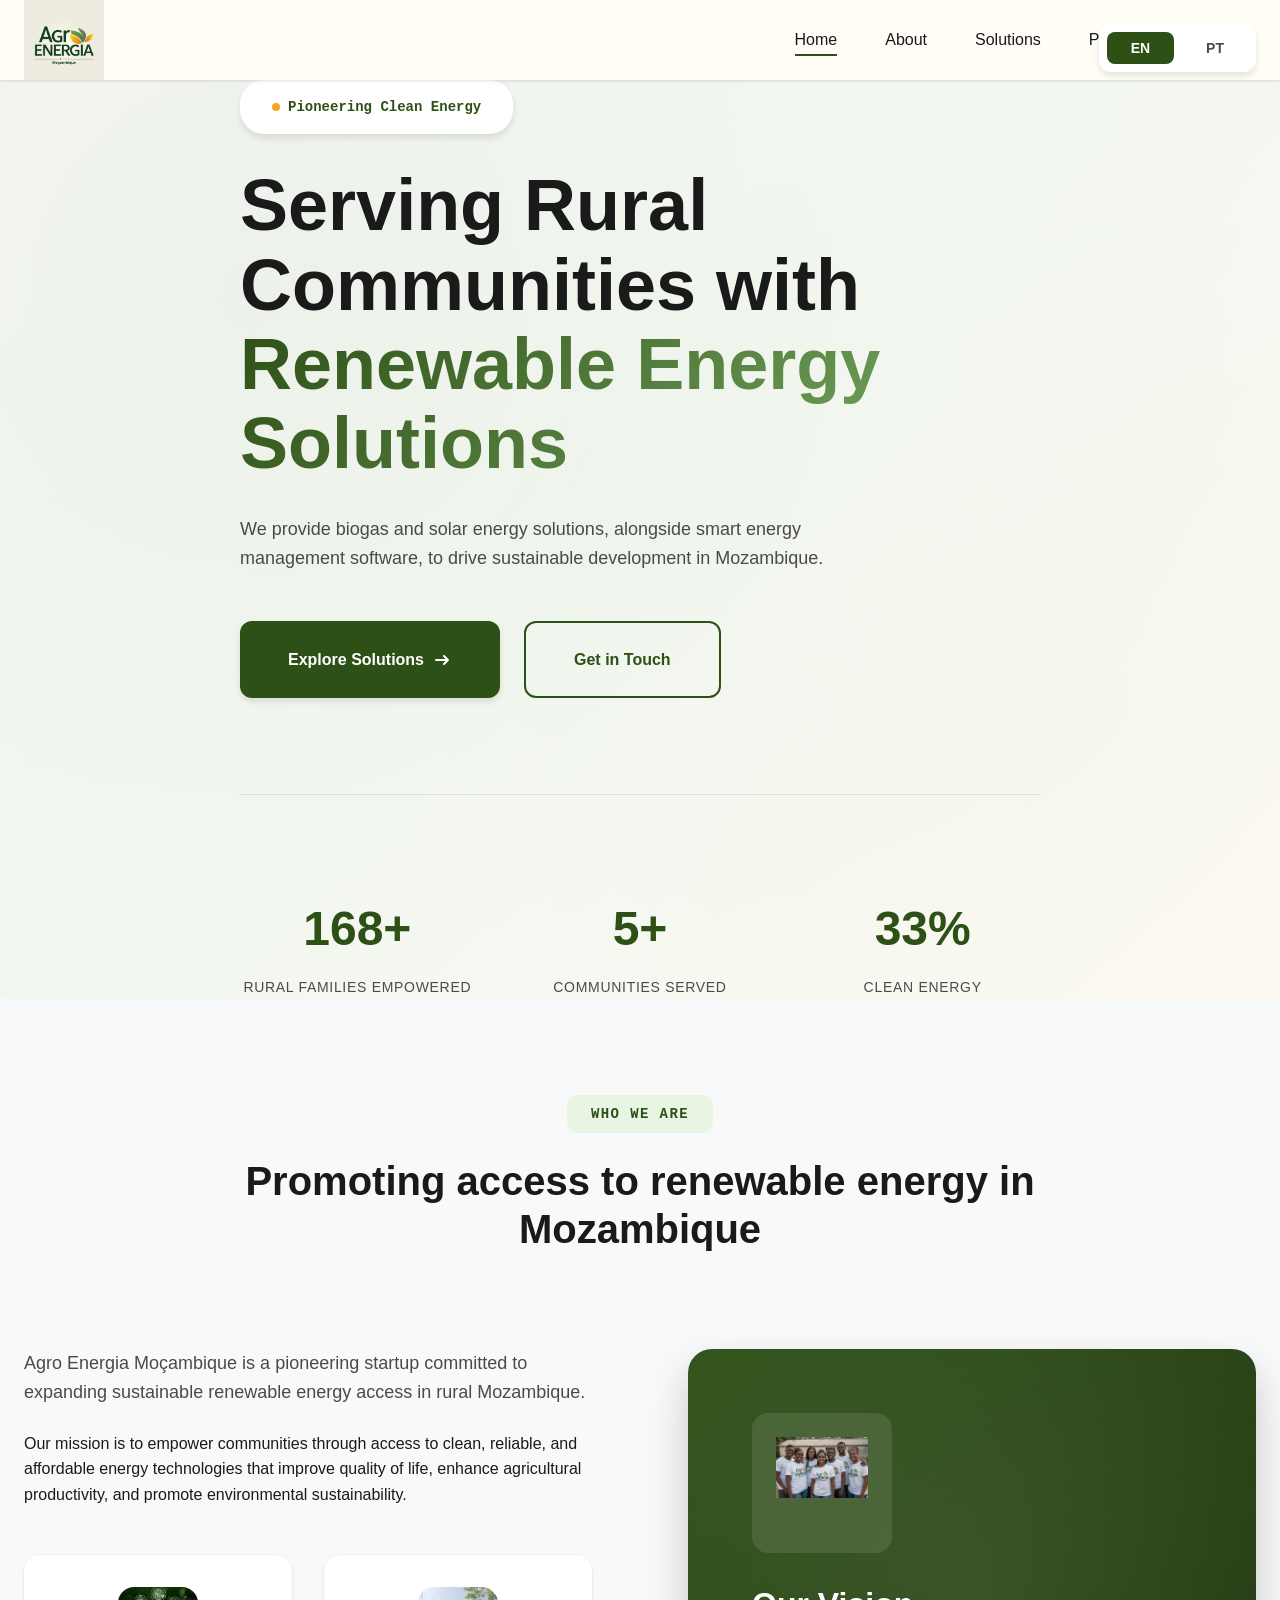
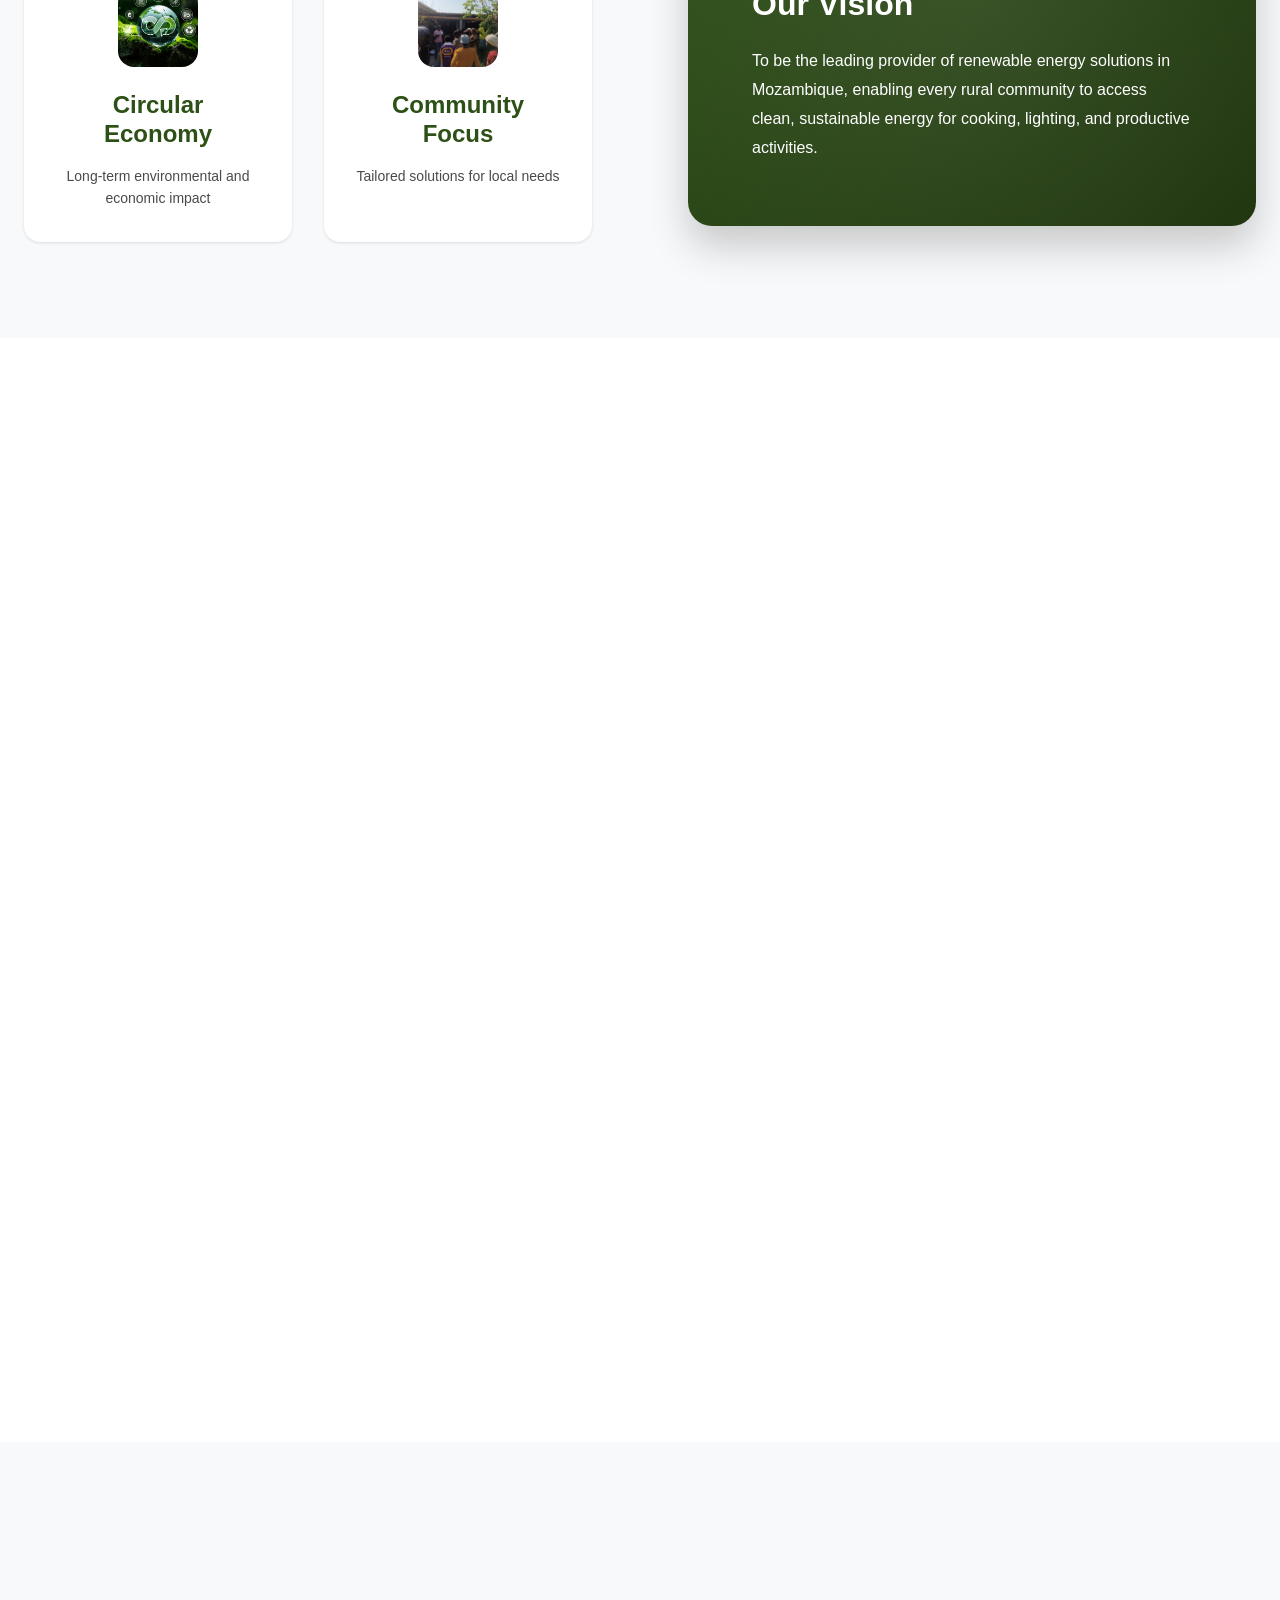
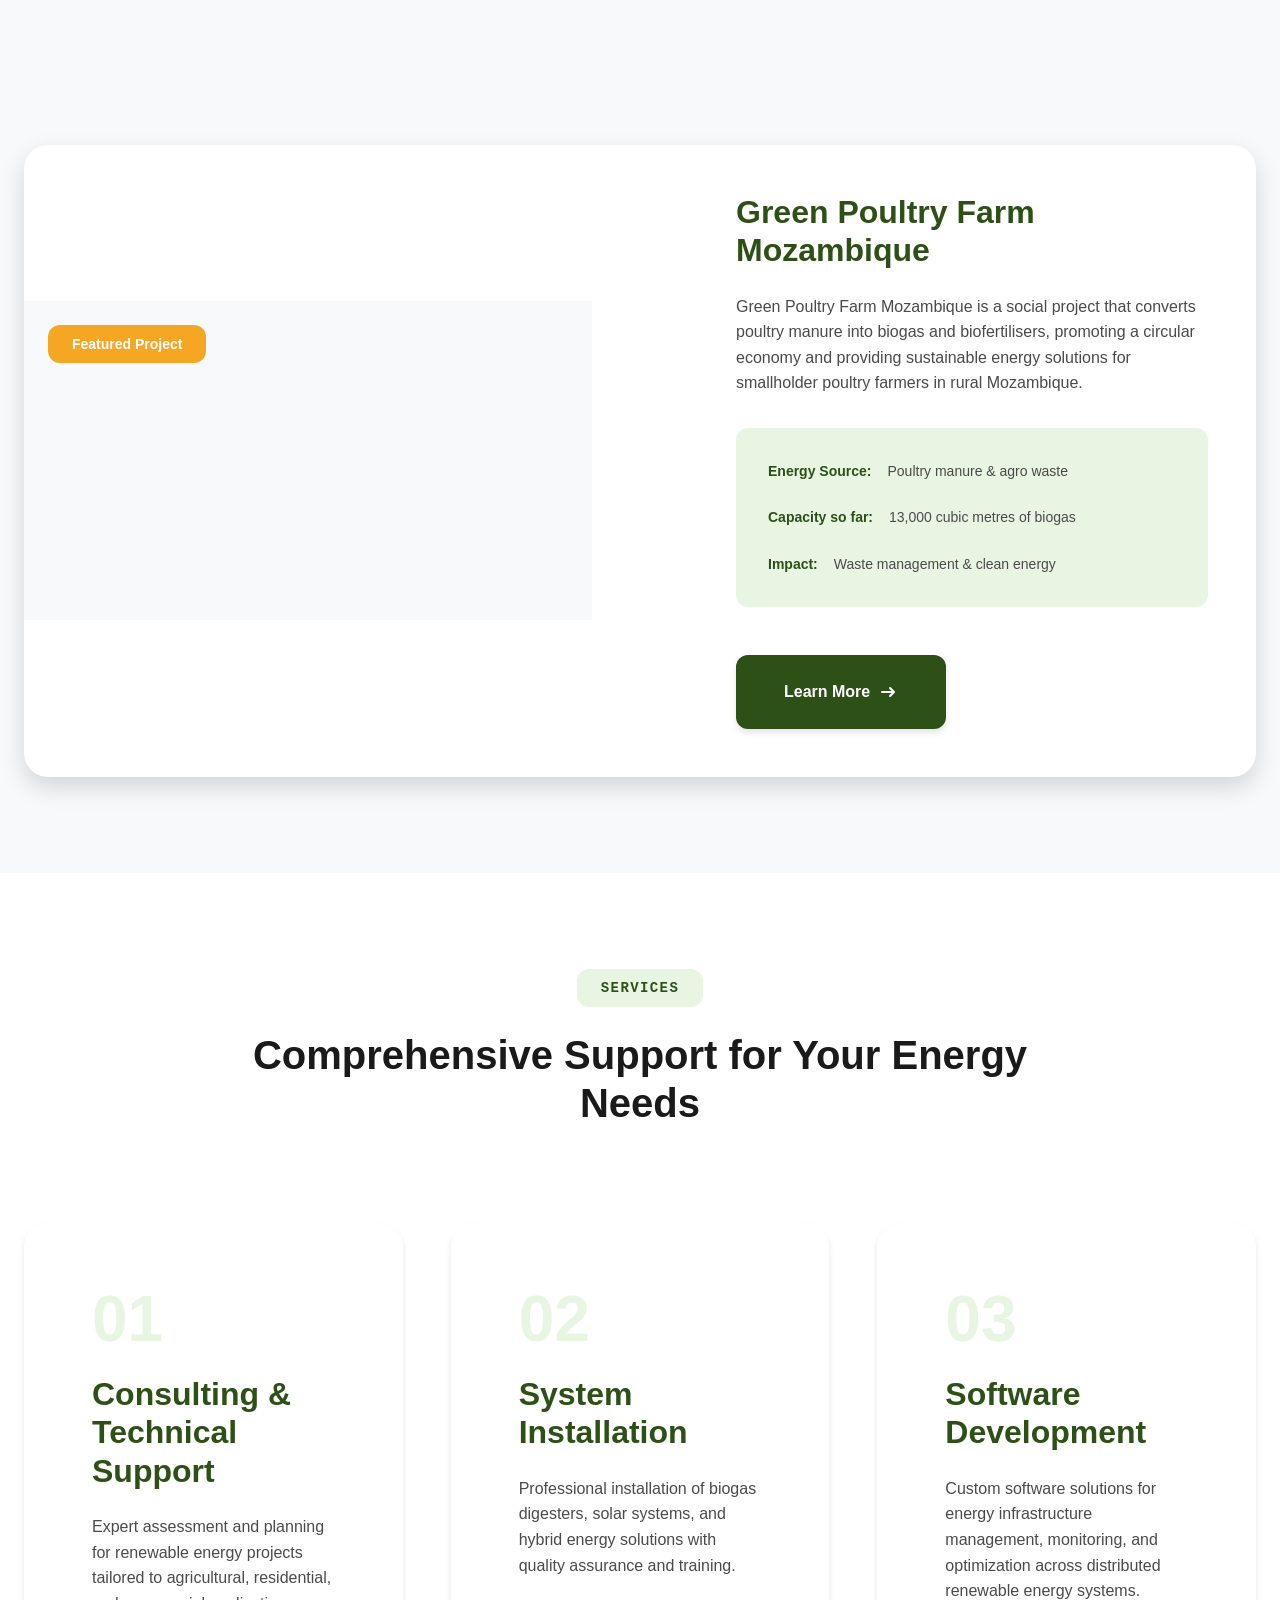
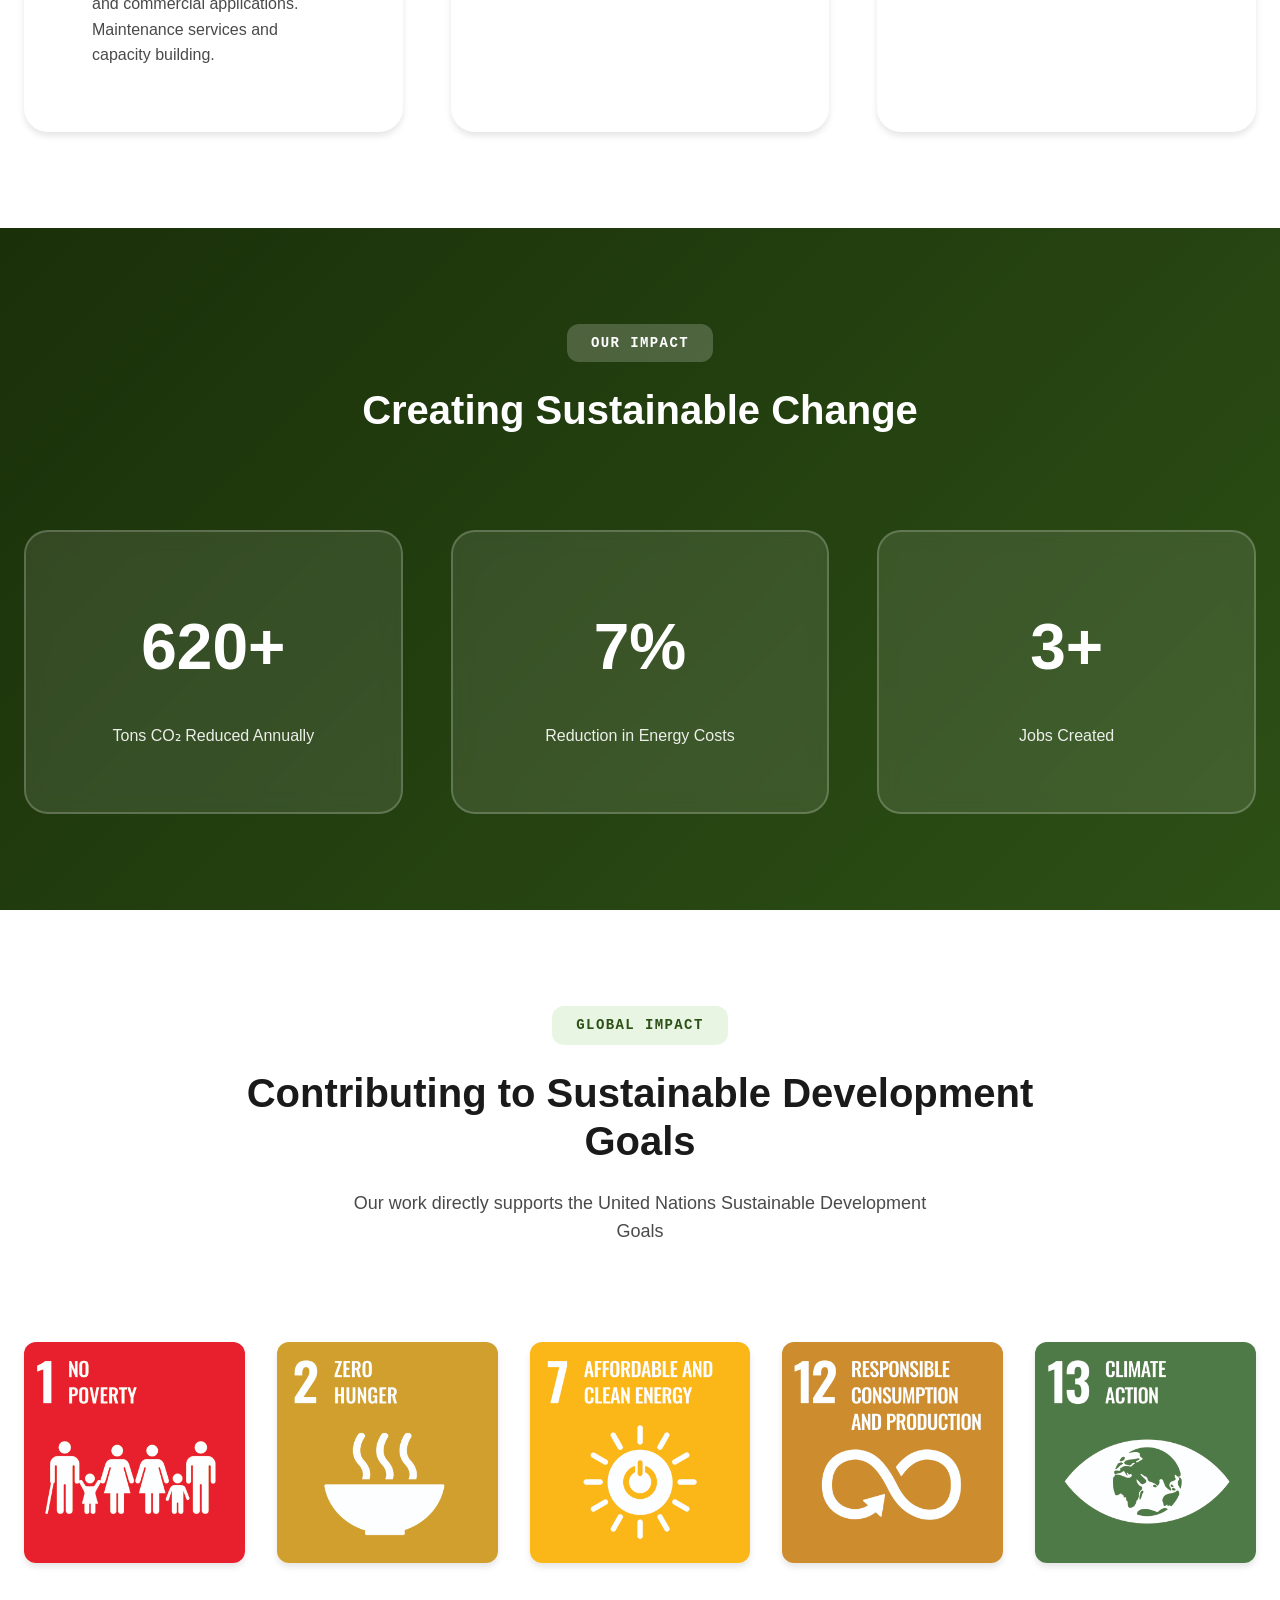
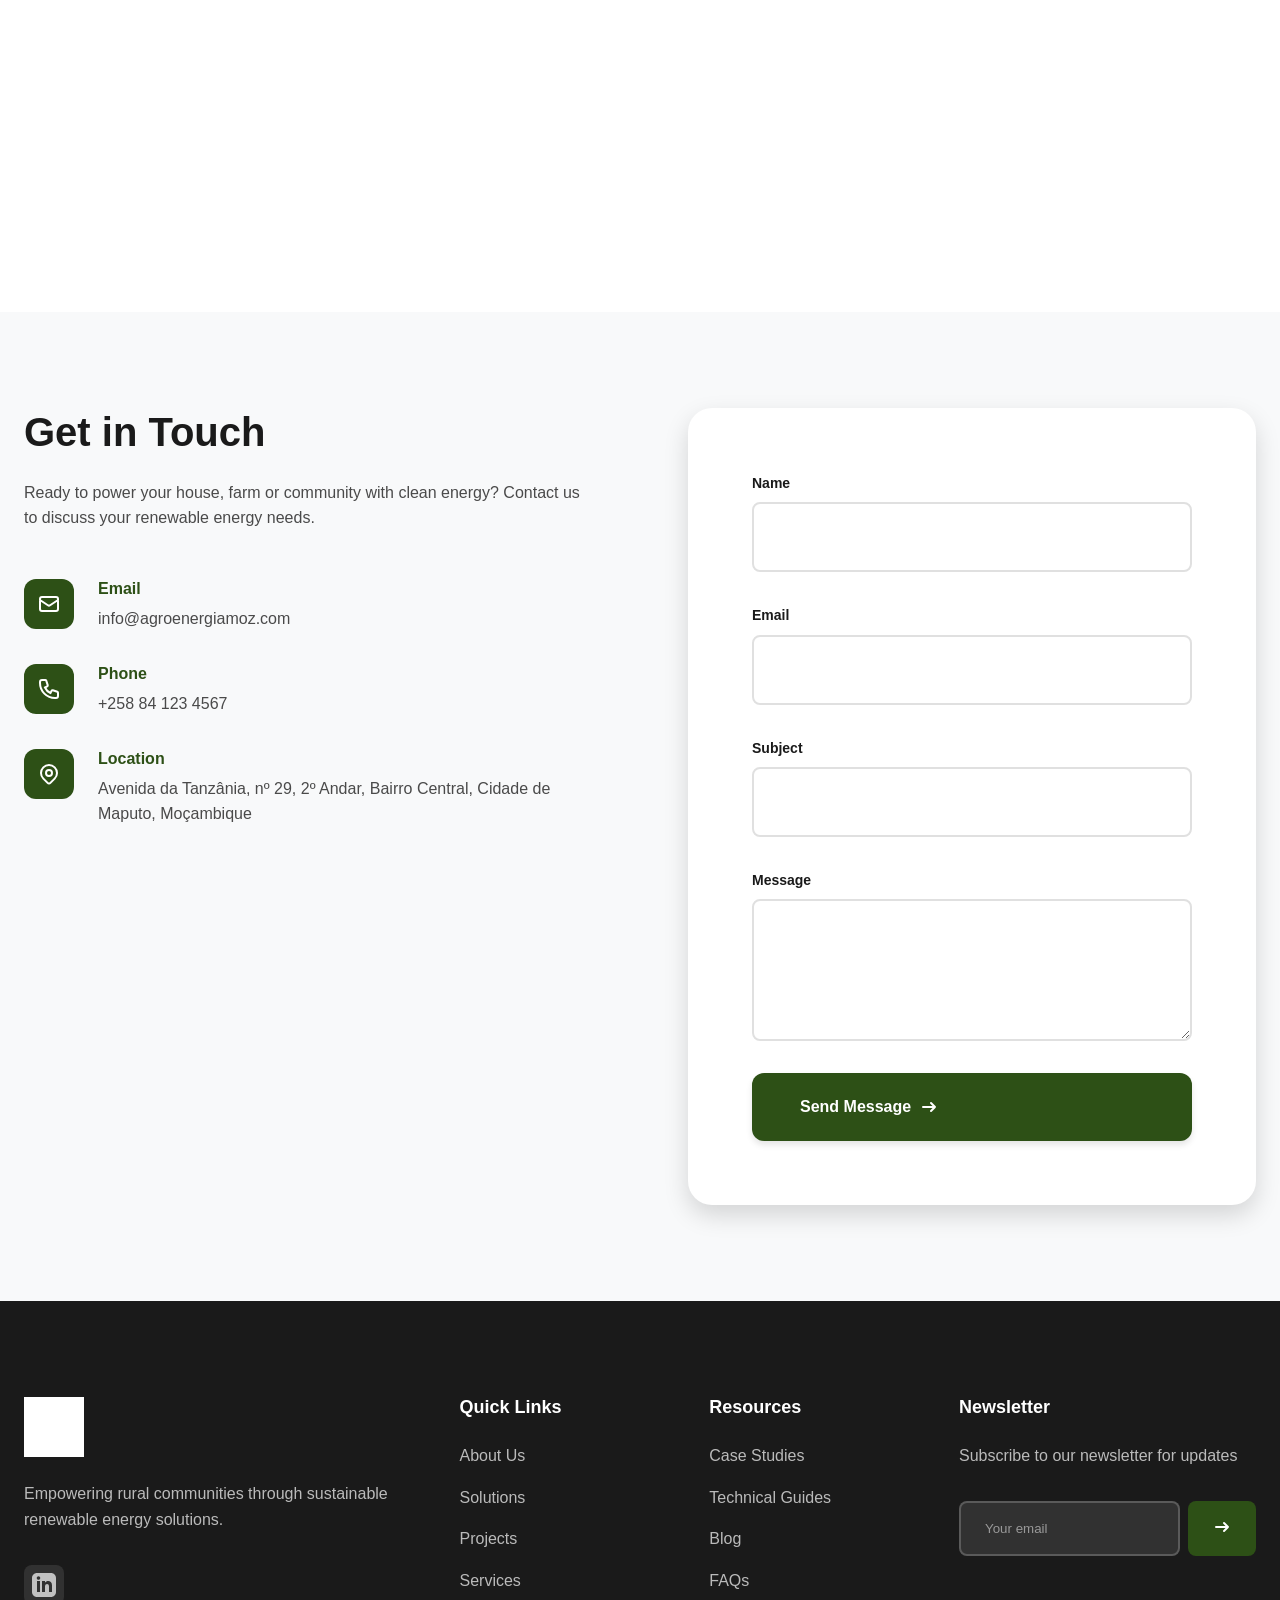
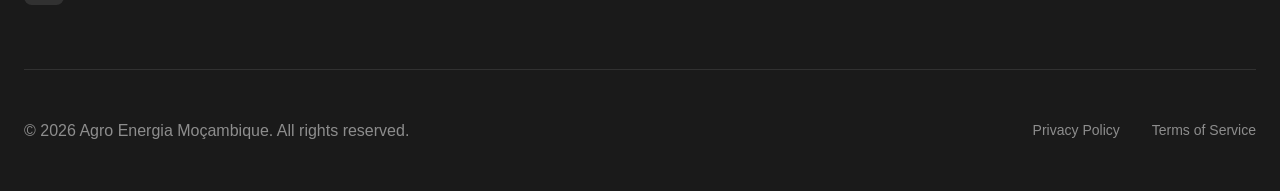
==== commit 33137c77: "Update index.html" ====
--- a/index.html
+++ b/index.html
@@ -106,12 +106,6 @@
                 </div>
             </div>
         </main>
-        <div class="scroll-indicator">
-            <span data-en="Scroll to explore" data-pt="Role para explorar">Scroll to explore</span>
-            <svg width="25" height="25" viewBox="0 0 25 25" fill="none">
-                <path d="M12 5v14m0 0l-7-7m7 7l7-7" stroke="currentColor" stroke-width="2" stroke-linecap="round"/>
-            </svg>
-        </div>
     </section>
 
     <!-- About Section -->
--- a/styles.css
+++ b/styles.css
@@ -321,7 +321,7 @@
     top: 0;
     left: 0;
     right: 0;
-    background: rgba(255, 255, 255, 0.95);
+    background: rgba(255, 253, 245, 0.95);
     backdrop-filter: blur(10px);
     box-shadow: var(--shadow-sm);
     z-index: 999;
@@ -340,7 +340,7 @@
 }
 
 .nav-brand .logo {
-    height: 50px;
+    height: 80px;
     width: auto;
 }
 
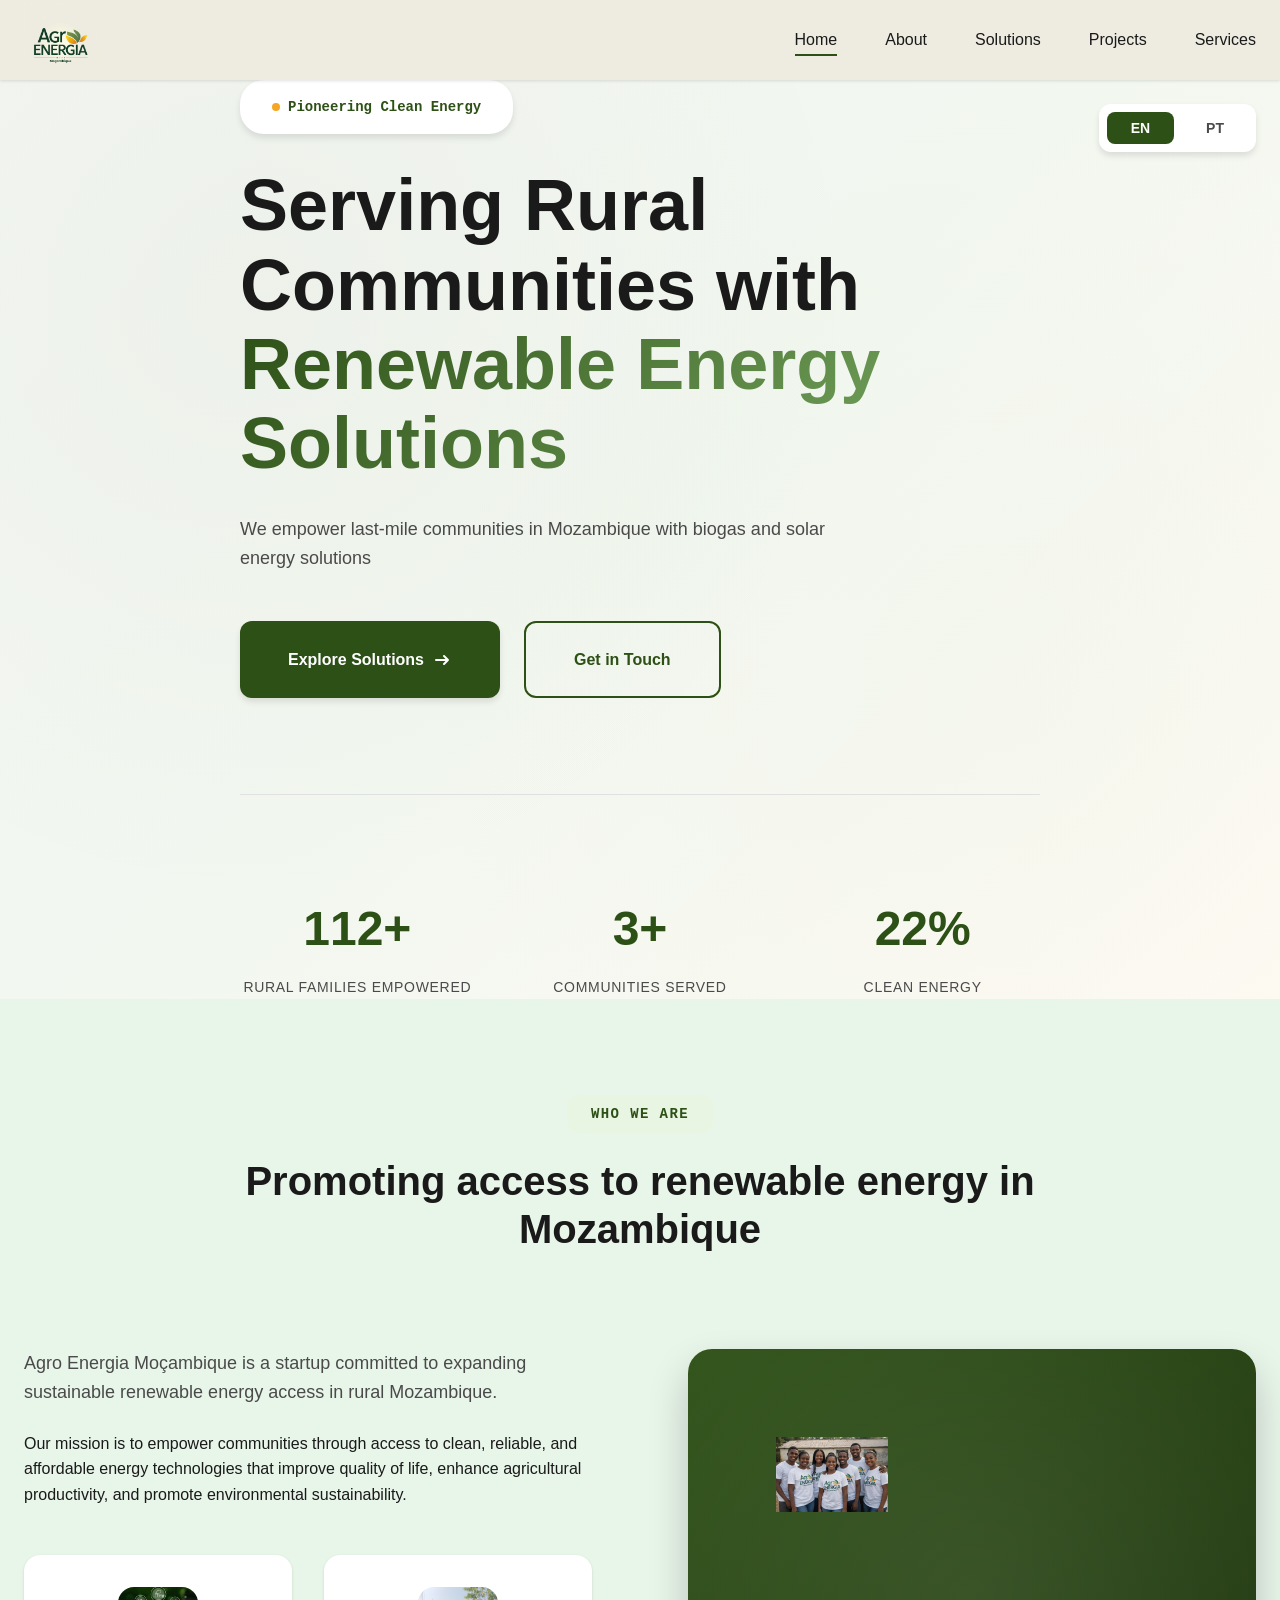
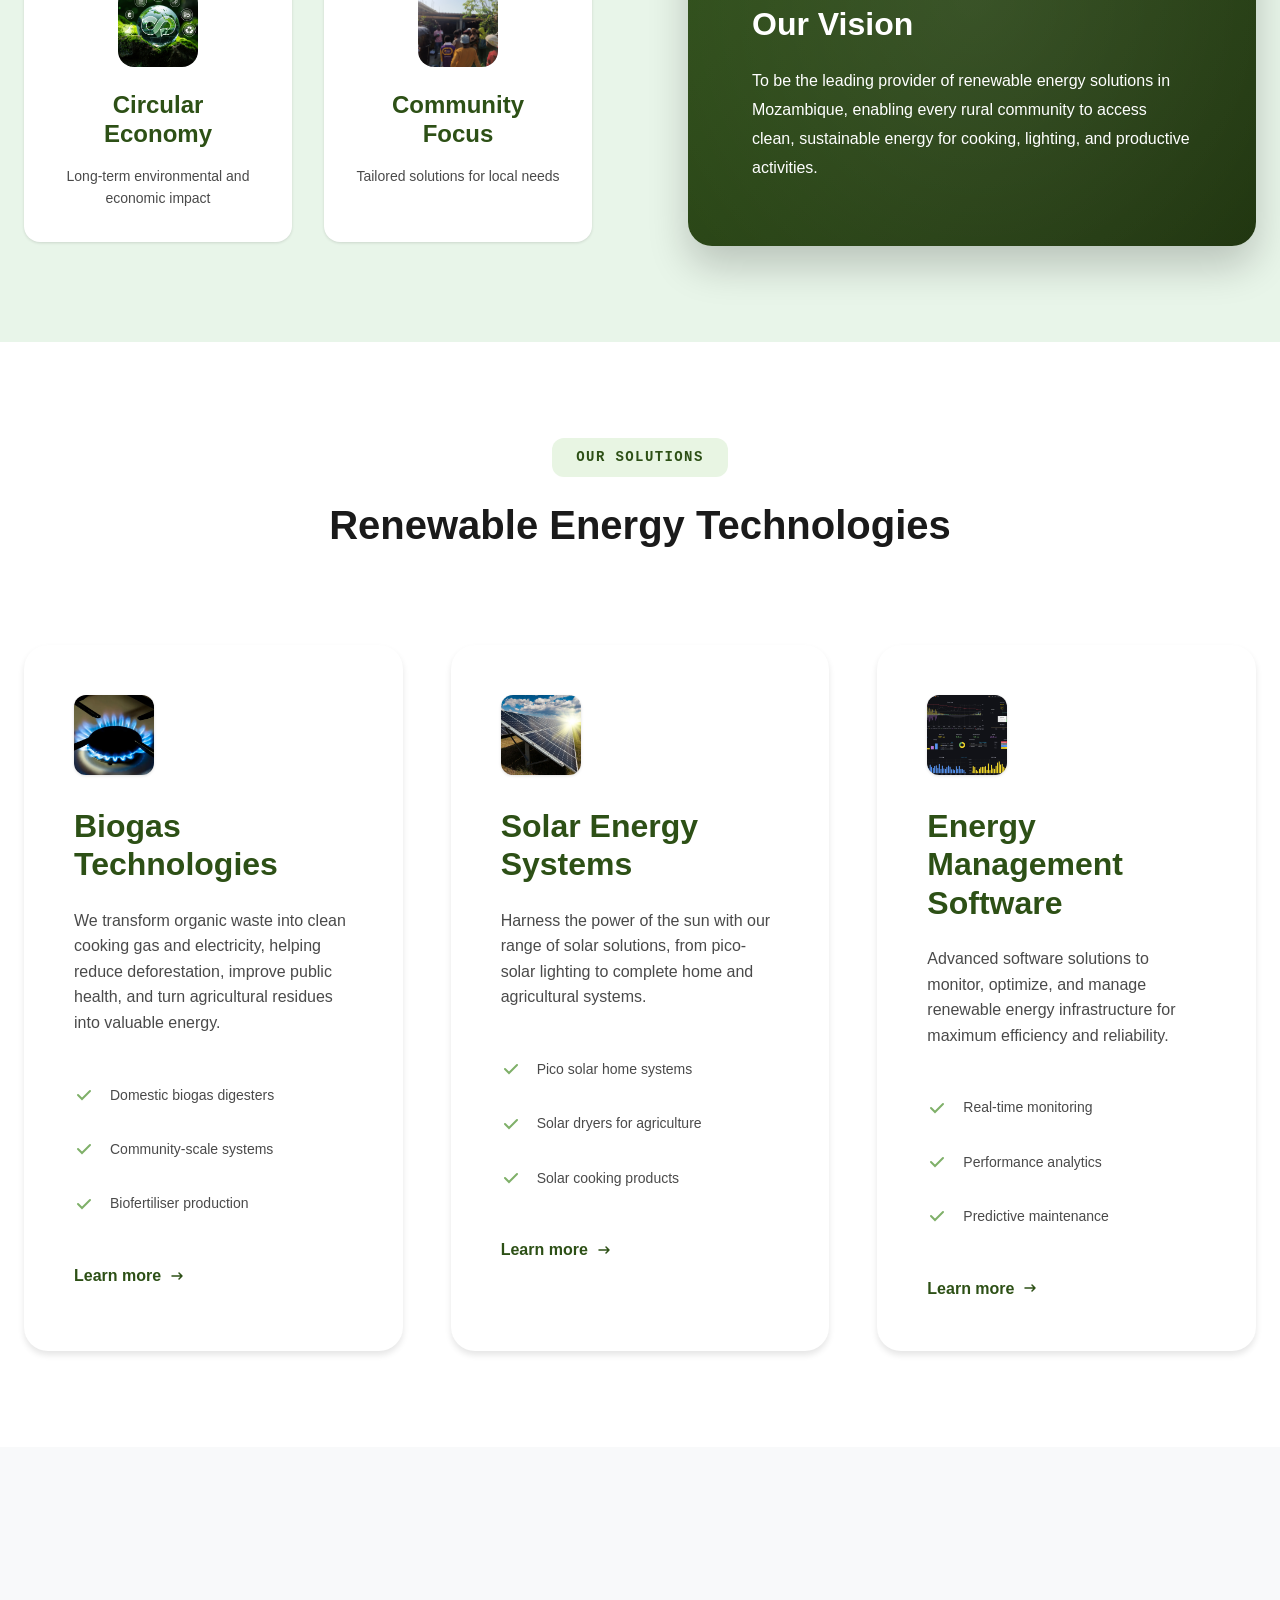
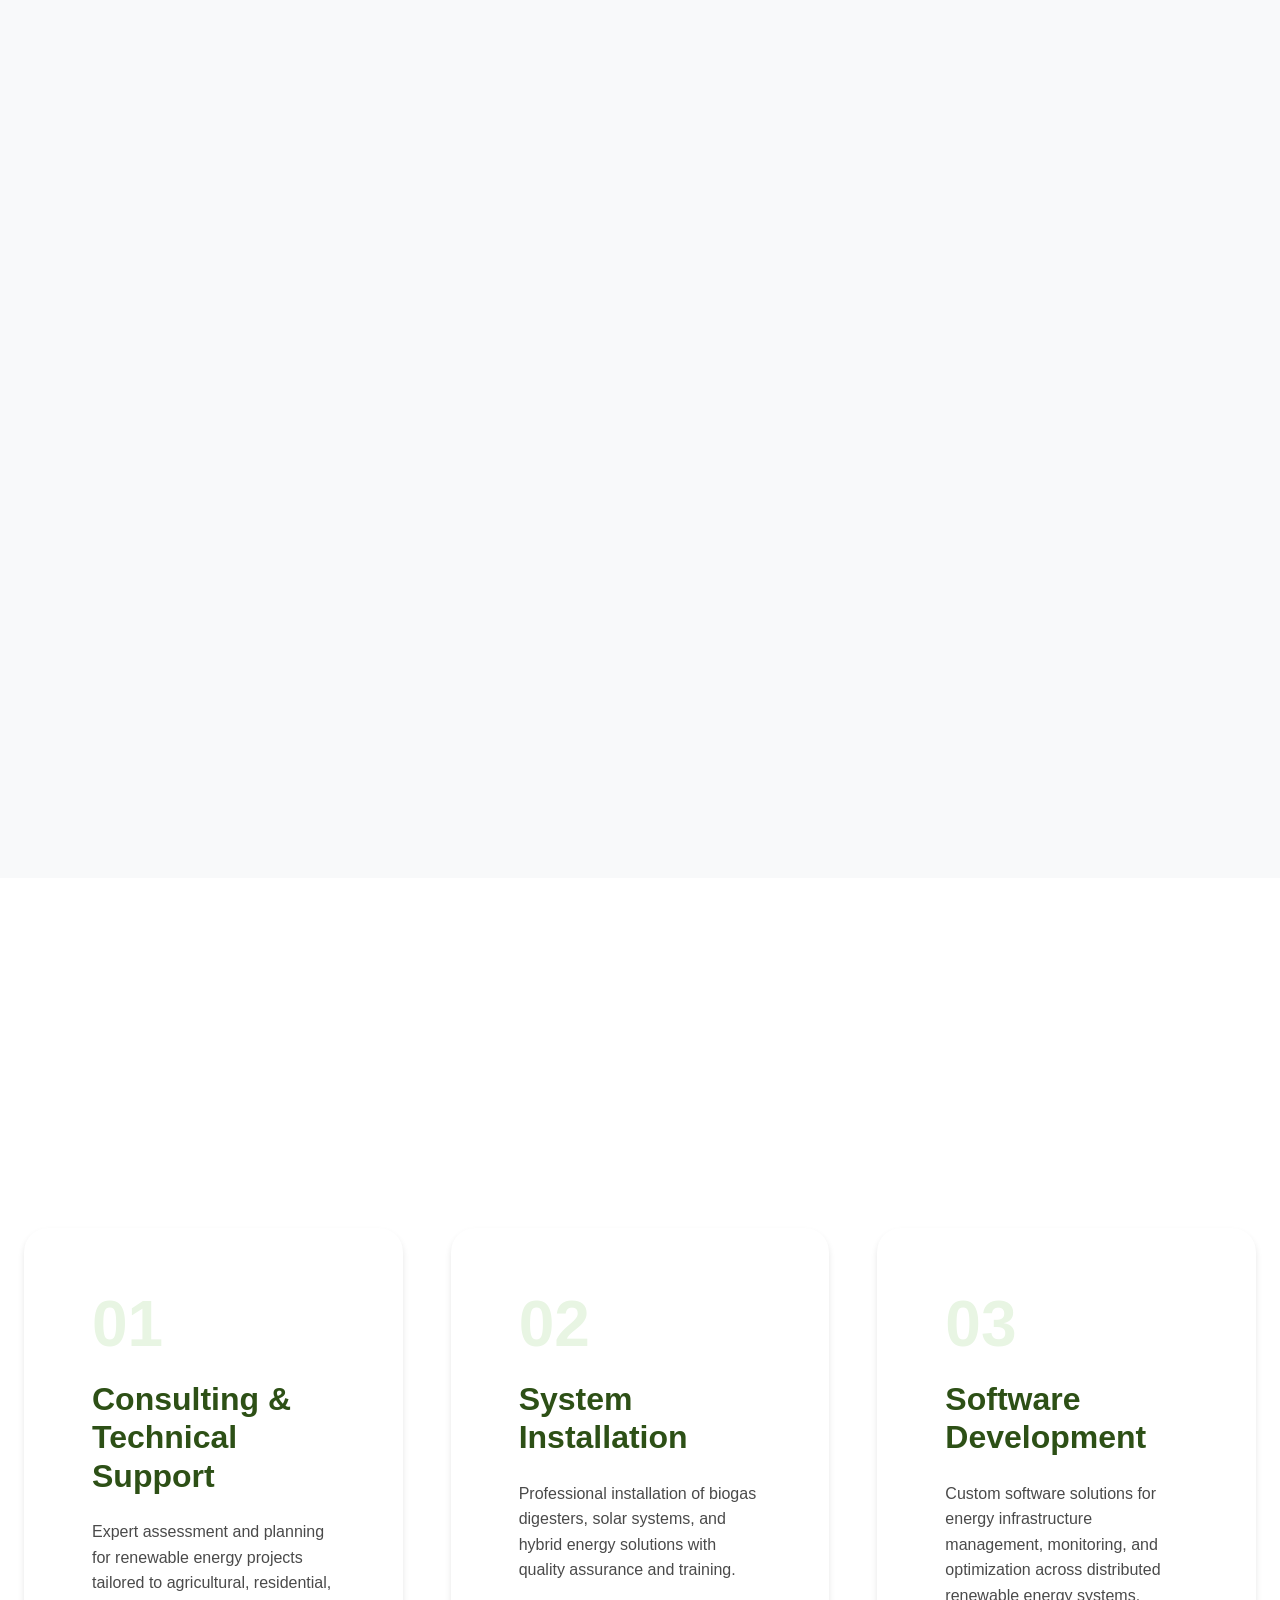
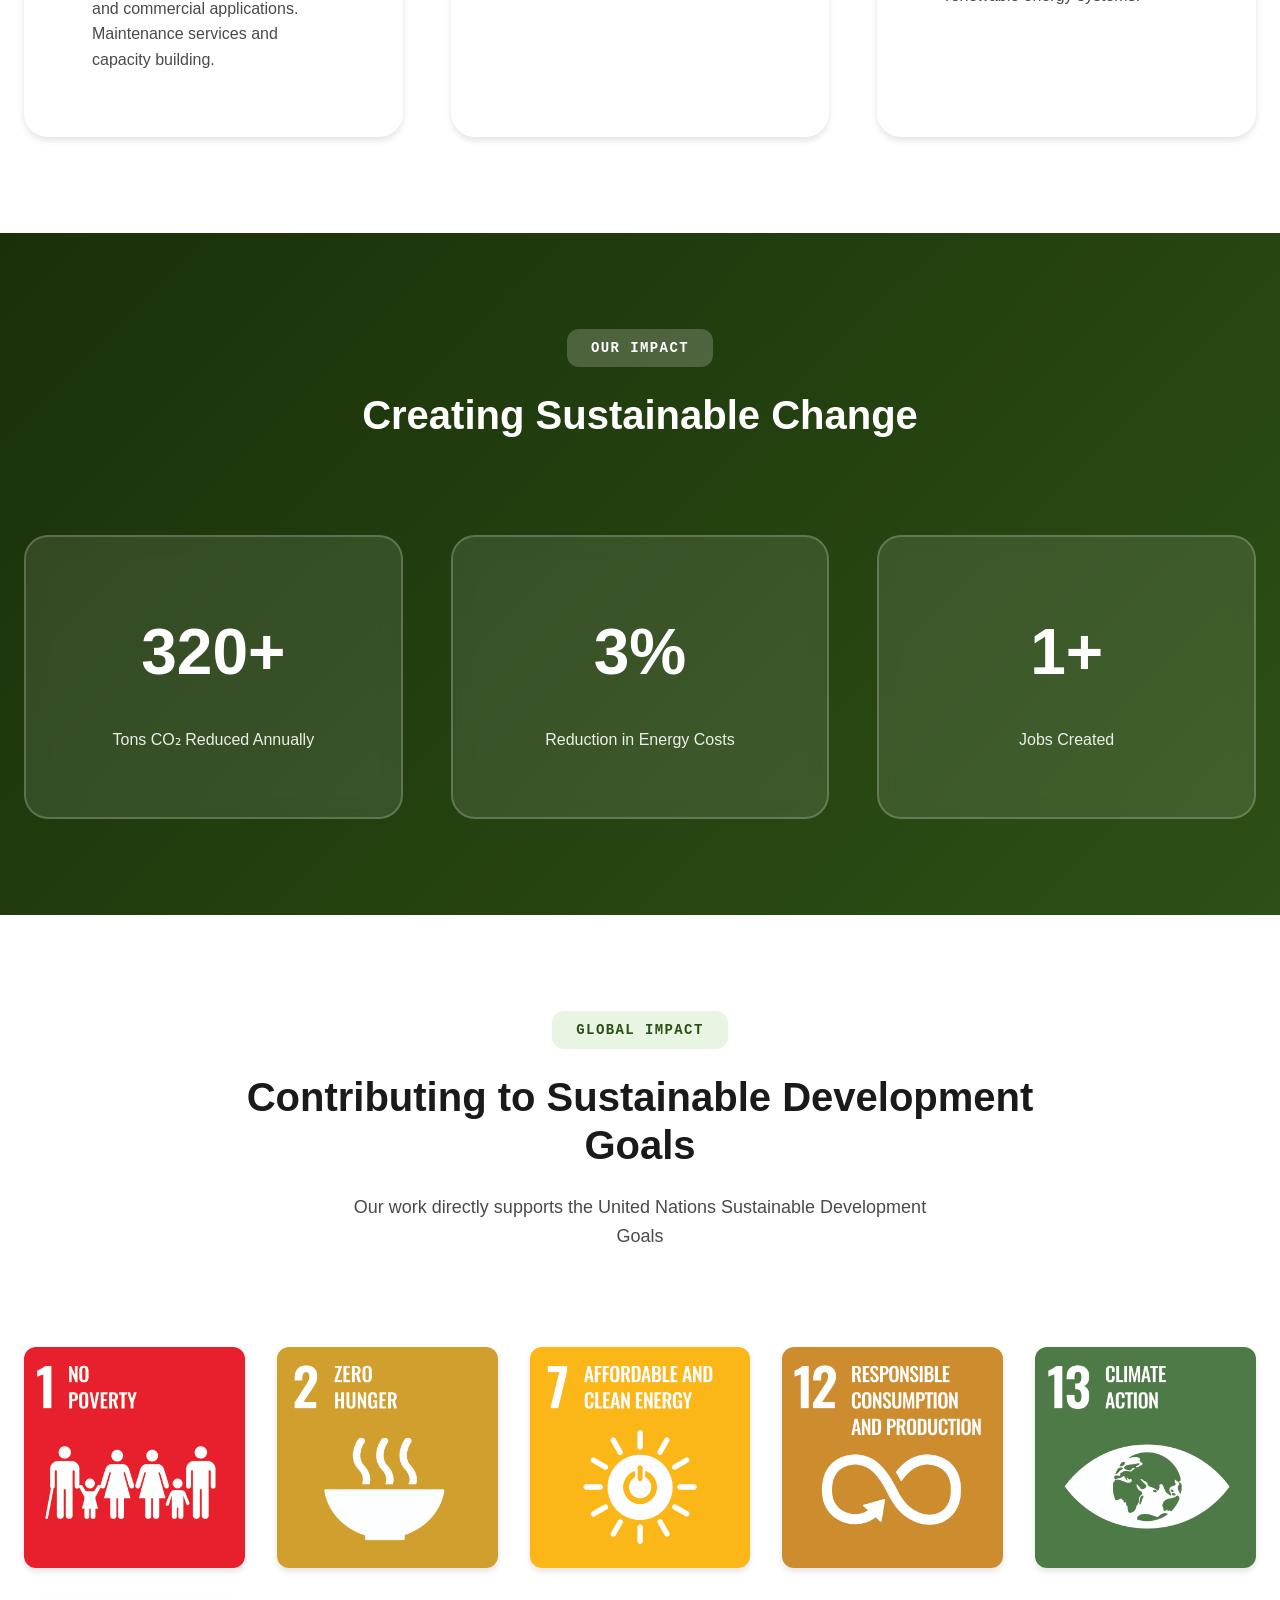
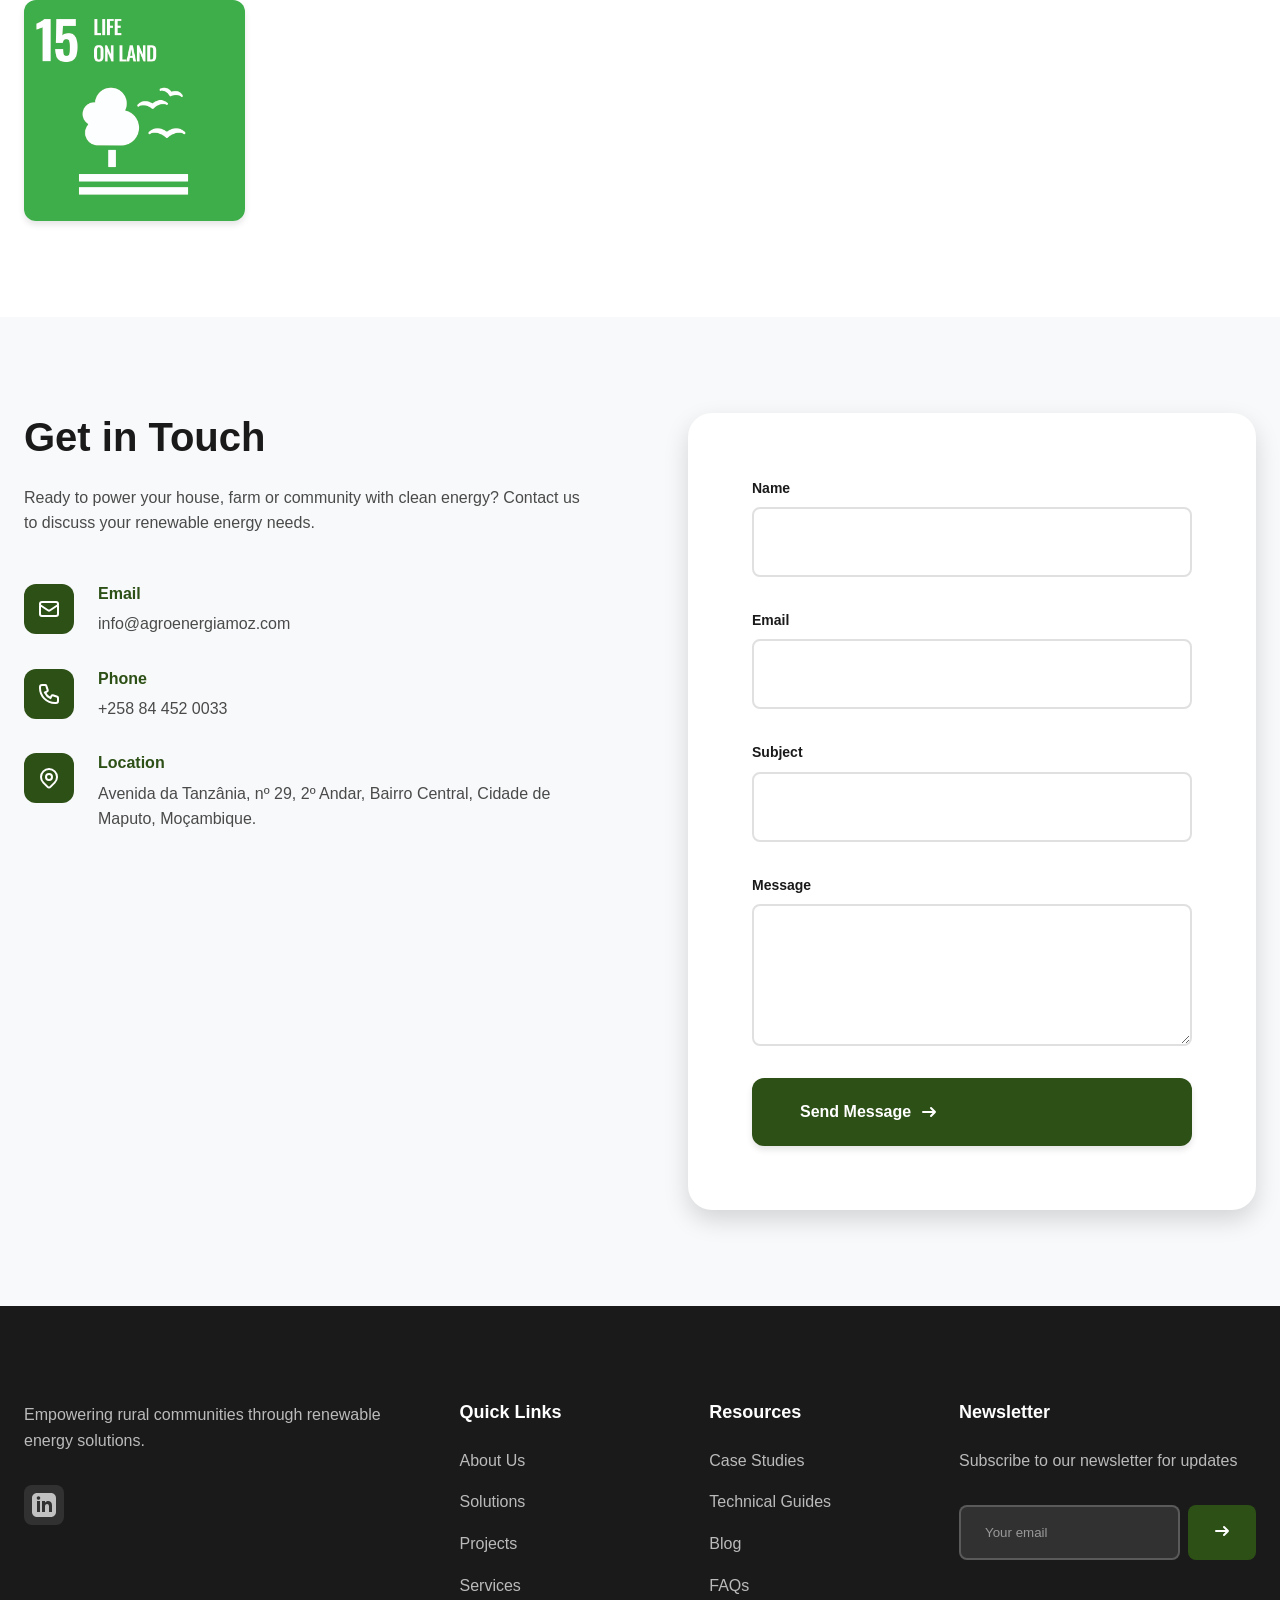
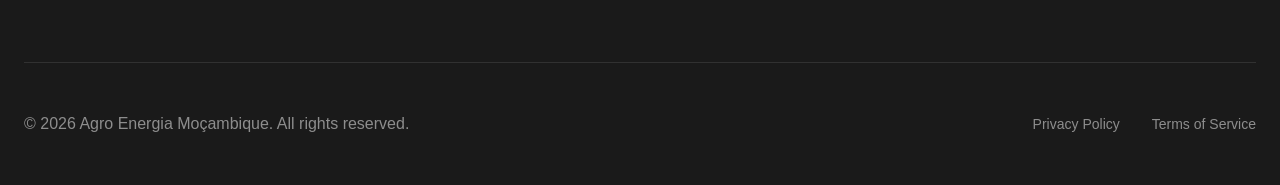
==== commit cf5ad953: "Update index.html" ====
--- a/index.html
+++ b/index.html
@@ -76,8 +76,8 @@
                     <span data-en="Serving Rural Communities with" data-pt="Servindo Comunidades Rurais com">Serving Rural Communities with</span>
                     <span class="title-highlight" data-en="Renewable Energy Solutions" data-pt="Soluções de Energia Renovável">Renewable Energy Solutions</span>
                 </h1>
-                <p class="hero-subtitle" data-en="We provide biogas and solar energy solutions, alongside smart energy management software, to drive sustainable development in Mozambique." data-pt="Fornecemos soluções de biogás e energia solar, juntamente com software inteligente de gestão de energia, para impulsionar o desenvolvimento sustentável em Moçambique.">
-                    We provide biogas and solar energy solutions, alongside smart energy management software, to drive sustainable development in Mozambique.
+                <p class="hero-subtitle" data-en="We empower last-mile communities in Mozambique with biogas and solar energy solutions." data-pt="Capacitamos comunidades remotas em Moçambique com soluções de biogás e energia solar.">
+                    We empower last-mile communities in Mozambique with biogas and solar energy solutions
                 </p>
                 <div class="hero-cta">
                     <a href="#solutions" class="btn btn-primary">
@@ -119,8 +119,8 @@
             </div>
             <div class="about-grid">
                 <div class="about-content fade-in">
-                    <p class="lead-text" data-en="Agro Energia Moçambique is a pioneering startup committed to expanding sustainable renewable energy access in rural Mozambique." data-pt="A Agro Energia Moçambique é uma startup pioneira comprometida em expandir o acesso à energia renovável sustentável nas áreas rurais de Moçambique.">
-                        Agro Energia Moçambique is a pioneering startup committed to expanding sustainable renewable energy access in rural Mozambique.
+                    <p class="lead-text" data-en="Agro Energia Moçambique is a startup committed to expanding renewable energy access in rural Mozambique." data-pt="A Agro Energia Moçambique é uma startup comprometida em expandir o acesso à energia renovável nas áreas rurais de Moçambique.">
+                        Agro Energia Moçambique is a startup committed to expanding sustainable renewable energy access in rural Mozambique.
                     </p>
                     <p data-en="Our mission is to empower communities through access to clean, reliable, and affordable energy technologies that improve quality of life, enhance agricultural productivity, and promote environmental sustainability." data-pt="Nossa missão é capacitar comunidades através do acesso a tecnologias de energia limpa, confiável e acessível que melhorem a qualidade de vida, aumentem a produtividade agrícola e promovam a sustentabilidade ambiental.">
                         Our mission is to empower communities through access to clean, reliable, and affordable energy technologies that improve quality of life, enhance agricultural productivity, and promote environmental sustainability.
@@ -487,7 +487,7 @@
                             </div>
                             <div>
                                 <h4 data-en="Phone" data-pt="Telefone">Phone</h4>
-                                <p><a href="tel:+258841234567">+258 84 123 4567</a></p>
+                                <p><a href="tel:+258841234567">+258 84 452 0033</a></p>
                             </div>
                         </div>
                         <div class="contact-item">
@@ -499,7 +499,7 @@
                             </div>
                             <div>
                                 <h4 data-en="Location" data-pt="Localização">Location</h4>
-                                <p>Avenida da Tanzânia, nº 29, 2º Andar, Bairro Central, Cidade de Maputo, Moçambique</p>
+                                <p>Avenida da Tanzânia, nº 29, 2º Andar, Bairro Central, Cidade de Maputo, Moçambique.</p>
                             </div>
                         </div>
                     </div>
@@ -539,9 +539,8 @@
         <div class="container">
             <div class="footer-grid">
                 <div class="footer-col">
-                    <img src="agro-logo.png" alt="Agro Energia Logo" class="footer-logo">
-                    <p data-en="Empowering rural communities through sustainable renewable energy solutions." data-pt="Capacitando comunidades rurais através de soluções sustentáveis de energia renovável.">
-                        Empowering rural communities through sustainable renewable energy solutions.
+                     <p data-en="Empowering rural communities through renewable energy solutions." data-pt="Capacitando comunidades rurais através de soluções de energia renovável.">
+                        Empowering rural communities through renewable energy solutions.
                     </p>
                     <div class="social-links">
                         <a href="https://www.linkedin.com/company/green-poultry-farm-mozambique/?viewAsMember=true" aria-label="LinkedIn" target="_blank" rel="noopener noreferrer">
--- a/styles.css
+++ b/styles.css
@@ -282,7 +282,7 @@
    =================================== */
 .language-toggle {
     position: fixed;
-    top: var(--spacing-md);
+    top: calc(var(--header-height) + var(--spacing-md));
     right: var(--spacing-md);
     z-index: 1001;
     display: flex;
@@ -291,6 +291,13 @@
     padding: var(--spacing-xs);
     border-radius: var(--radius-lg);
     box-shadow: var(--shadow-md);
+    transition: transform 0.3s ease, opacity 0.3s ease;
+}
+
+.language-toggle.hidden {
+    transform: translateY(-10px);
+    opacity: 0;
+    pointer-events: none;
 }
 
 .lang-btn {
@@ -321,8 +328,7 @@
     top: 0;
     left: 0;
     right: 0;
-    background: rgba(255, 253, 245, 0.95);
-    backdrop-filter: blur(10px);
+    background: #EEECE1;
     box-shadow: var(--shadow-sm);
     z-index: 999;
     transition: all var(--transition-base);
@@ -340,7 +346,7 @@
 }
 
 .nav-brand .logo {
-    height: 80px;
+    height: 73px;
     width: auto;
 }
 
@@ -566,7 +572,7 @@
    ABOUT SECTION
    =================================== */
 .about {
-    background: var(--bg-secondary);
+    background: #EEECE1;
 }
 
 .about-grid {
@@ -639,7 +645,6 @@
     position: relative;
     overflow: hidden;
 }
-
 .visual-card::before {
     content: '';
     position: absolute;
@@ -652,10 +657,9 @@
 }
 
 .visual-icon {
-    width: 140px;
-    height: 140px;
+    width: 160px;
+    height: 160px;
     margin-bottom: var(--spacing-lg);
-    background: rgba(255, 255, 255, 0.1);
     border-radius: var(--radius-xl);
     padding: var(--spacing-md);
     position: relative;
@@ -680,6 +684,9 @@
 /* ===================================
    SOLUTIONS SECTION
    =================================== */
+.about {
+    background: #E8F5E9;
+}
 .solutions-grid {
     display: grid;
     grid-template-columns: repeat(auto-fit, minmax(300px, 1fr));
@@ -846,6 +853,9 @@
 /* ===================================
    SERVICES SECTION
    =================================== */
+.about {
+    background: #E8F5E9;
+}
 .services-grid {
     display: grid;
     grid-template-columns: repeat(auto-fit, minmax(300px, 1fr));
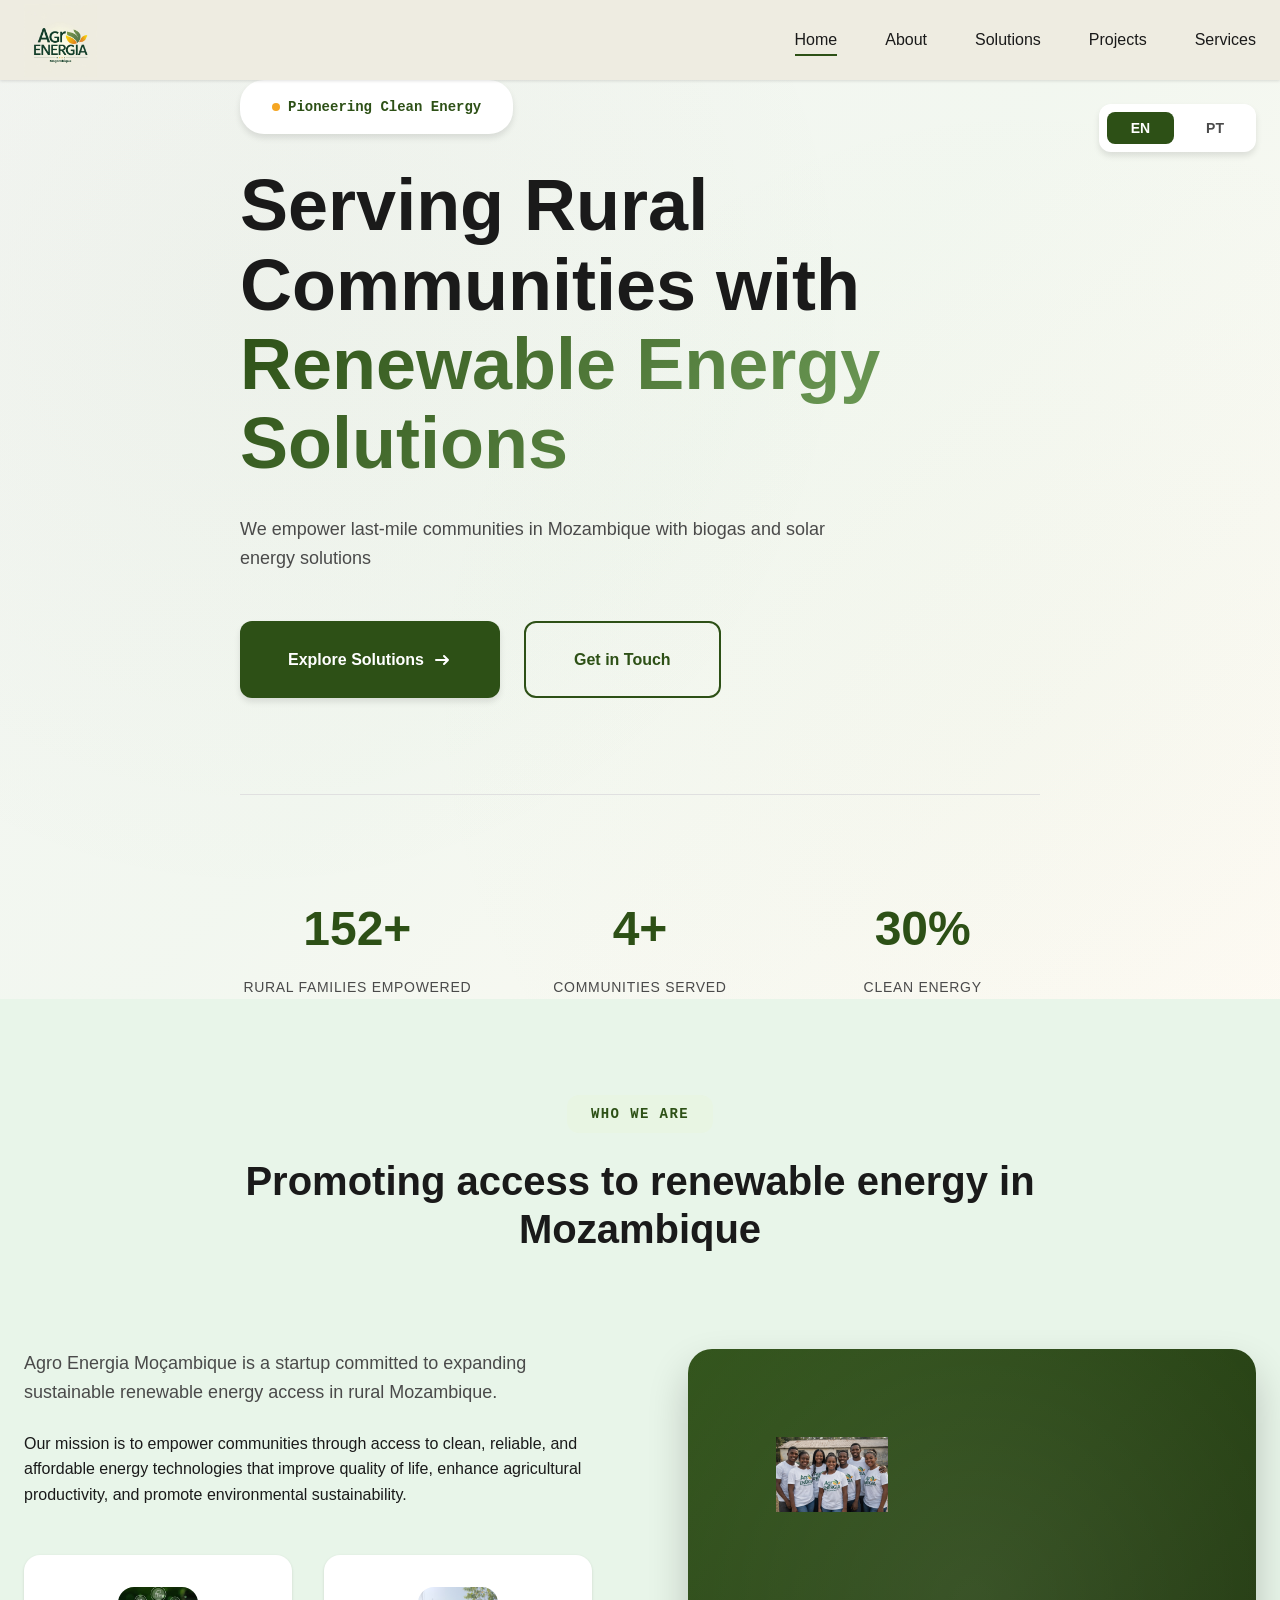
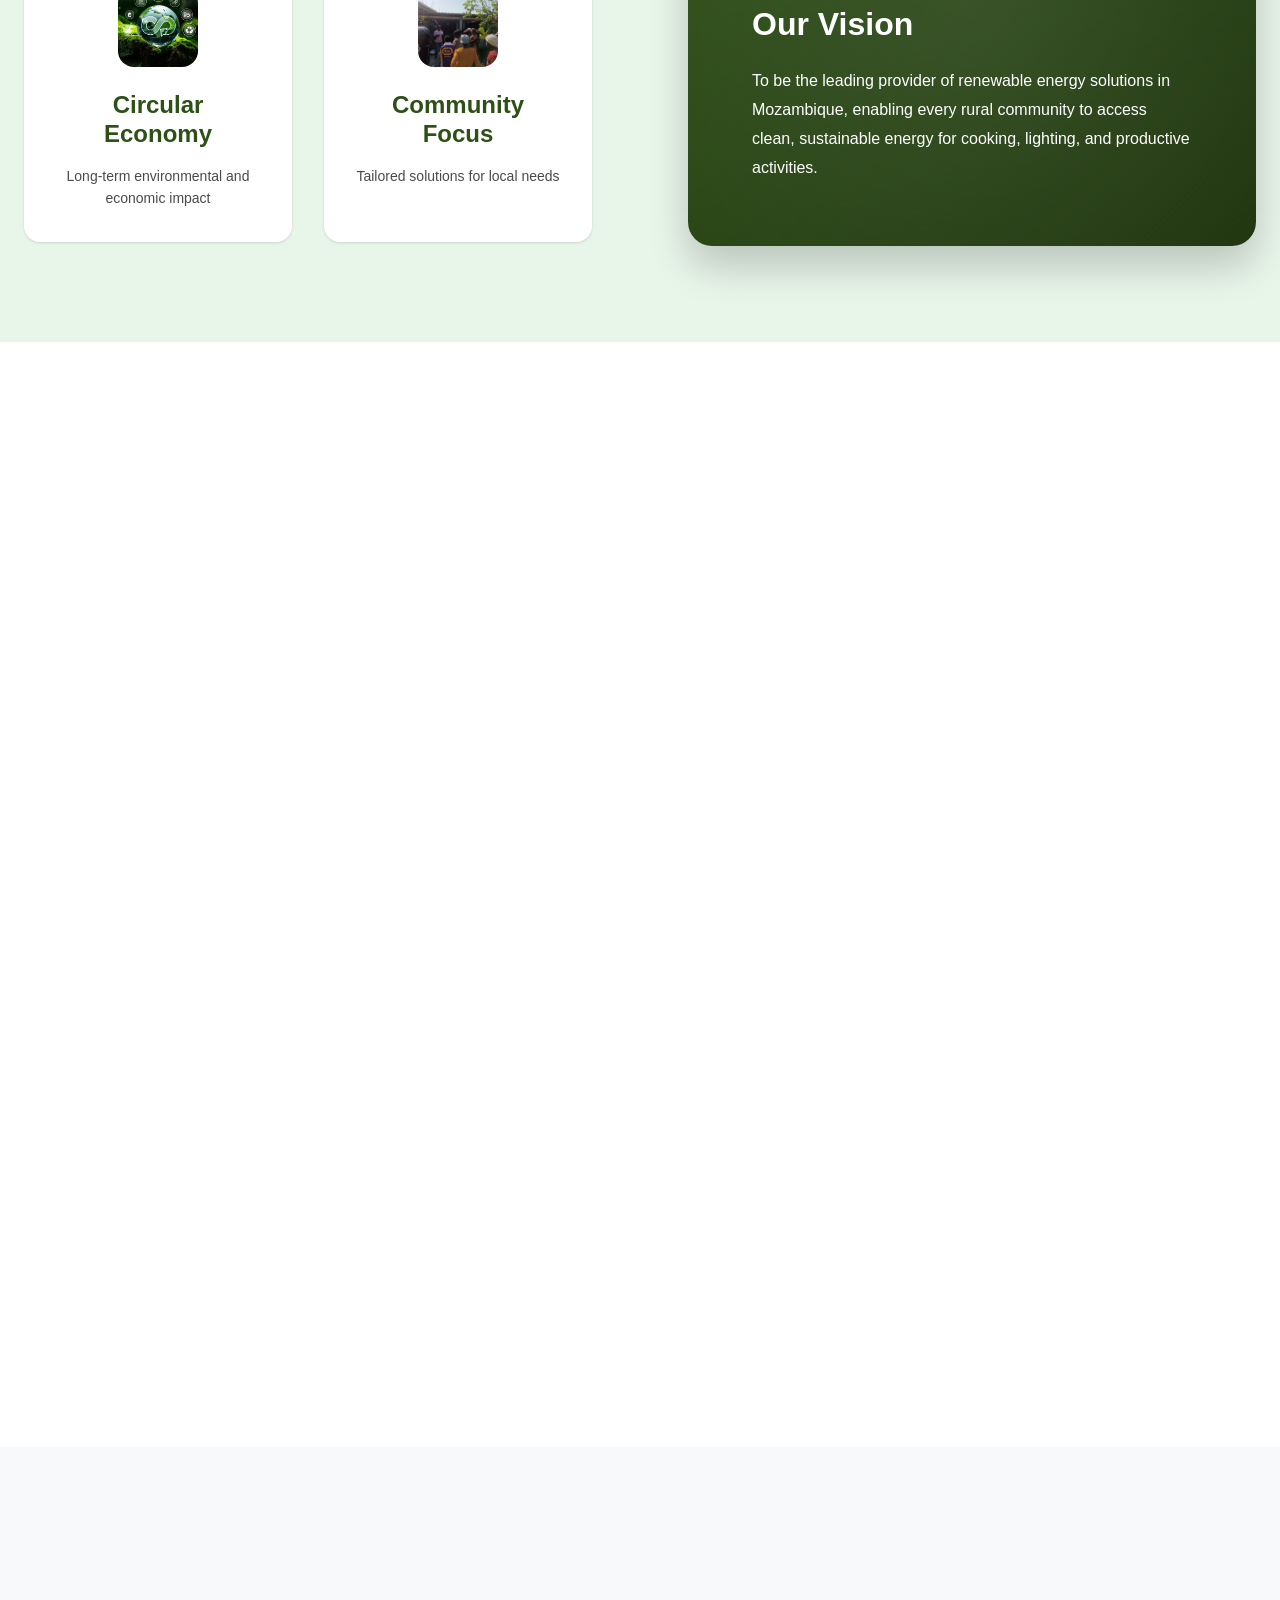
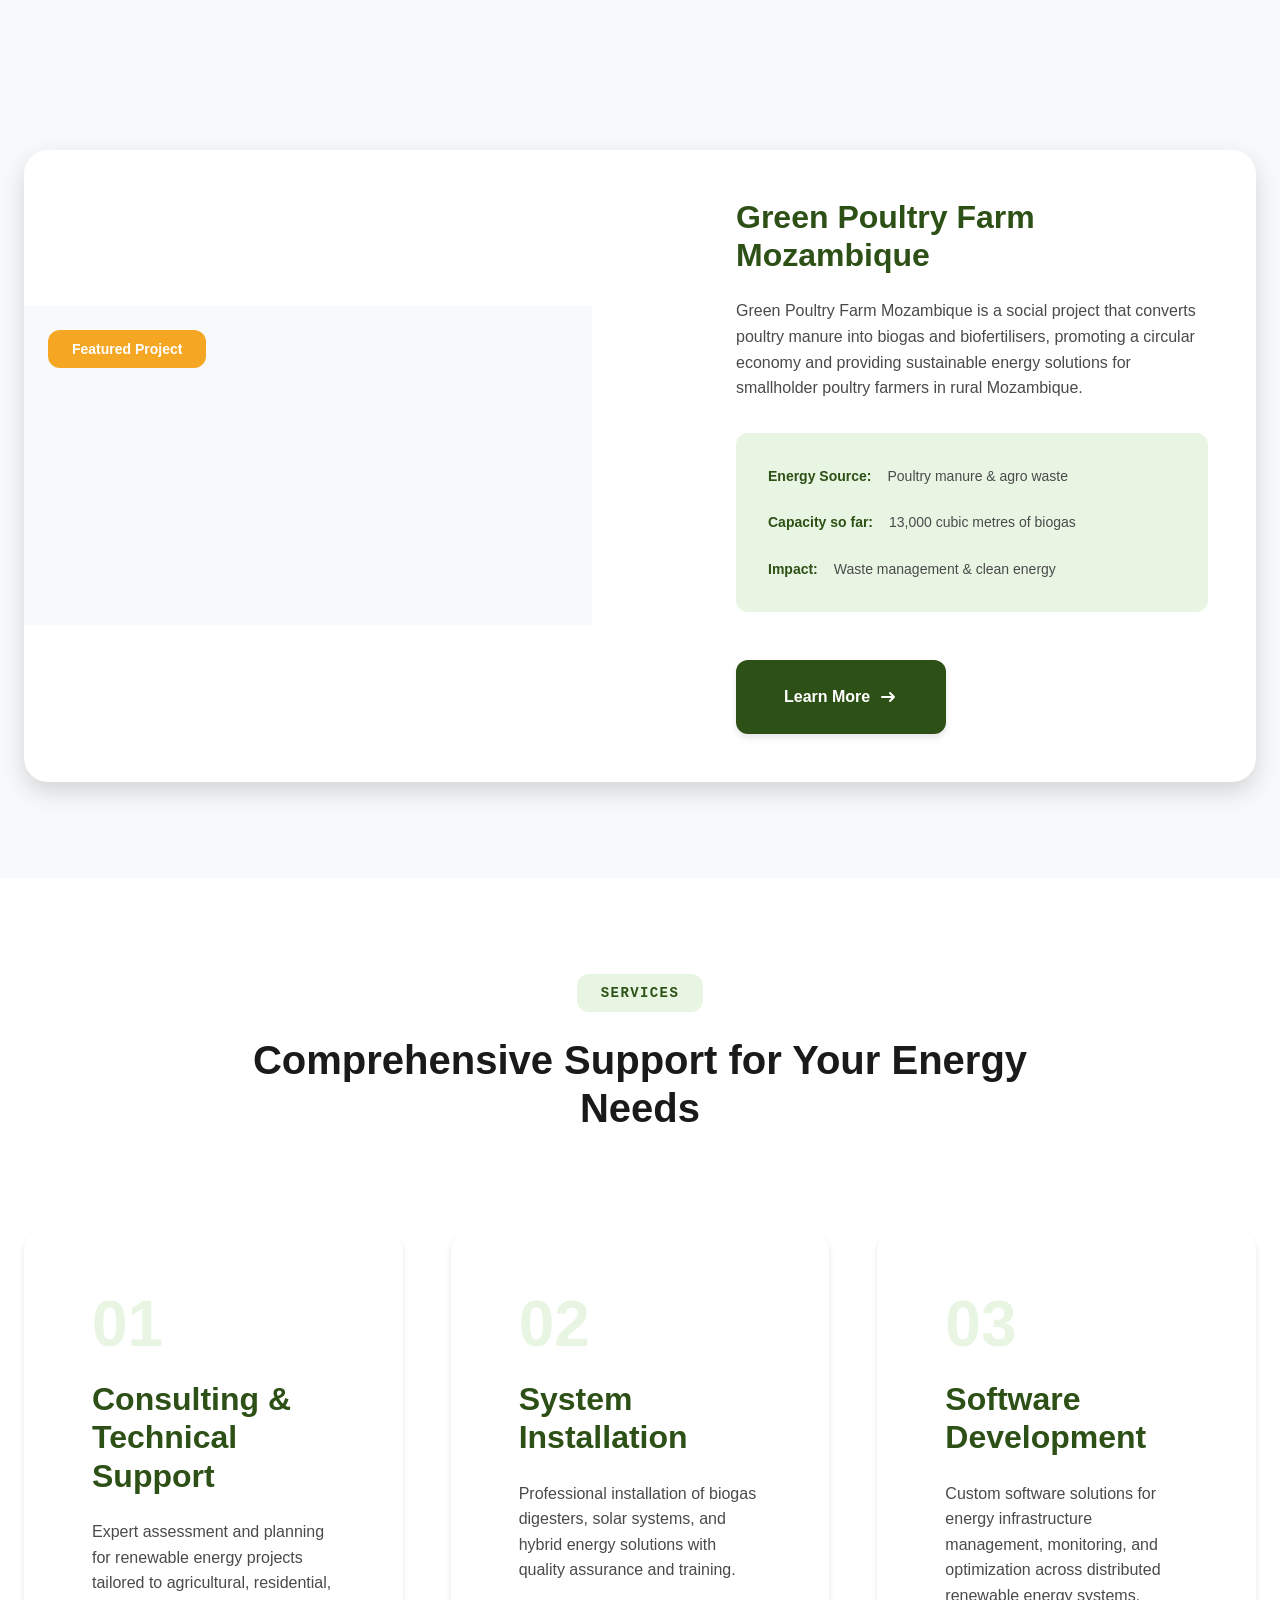
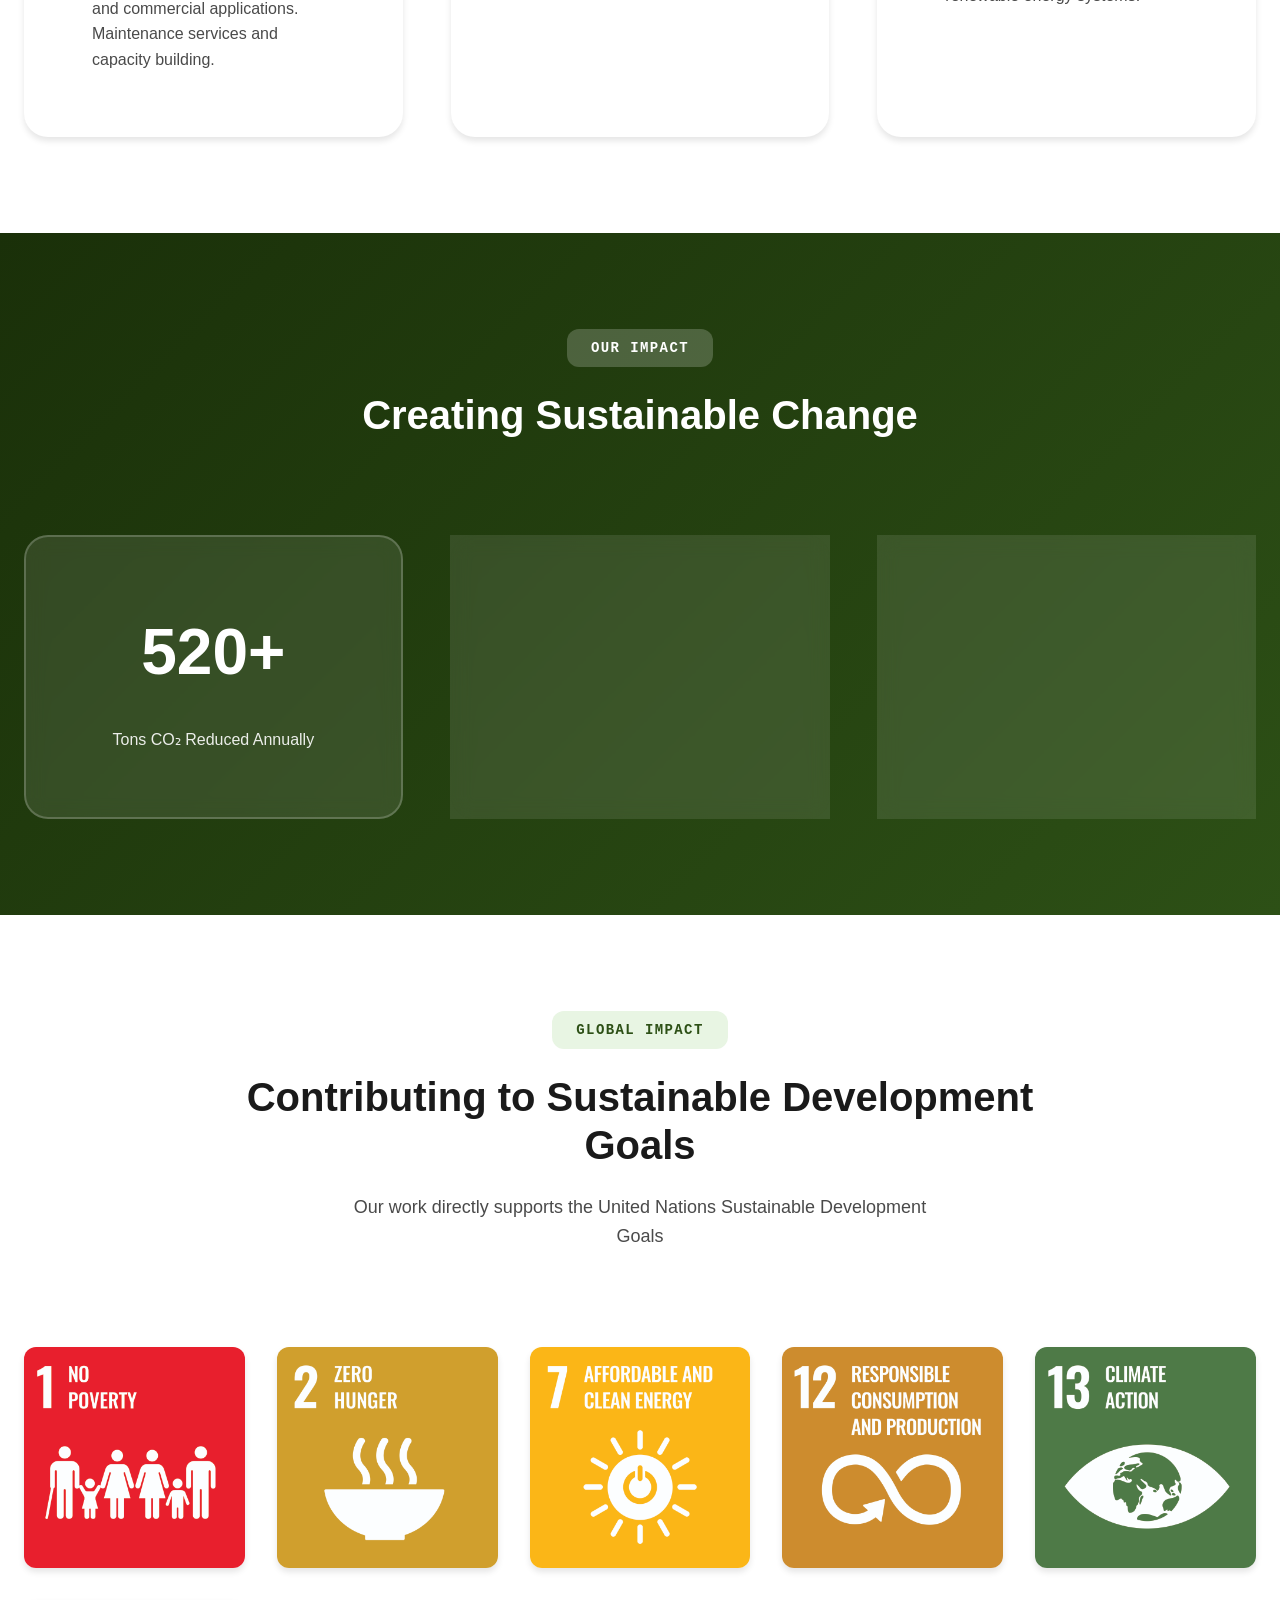
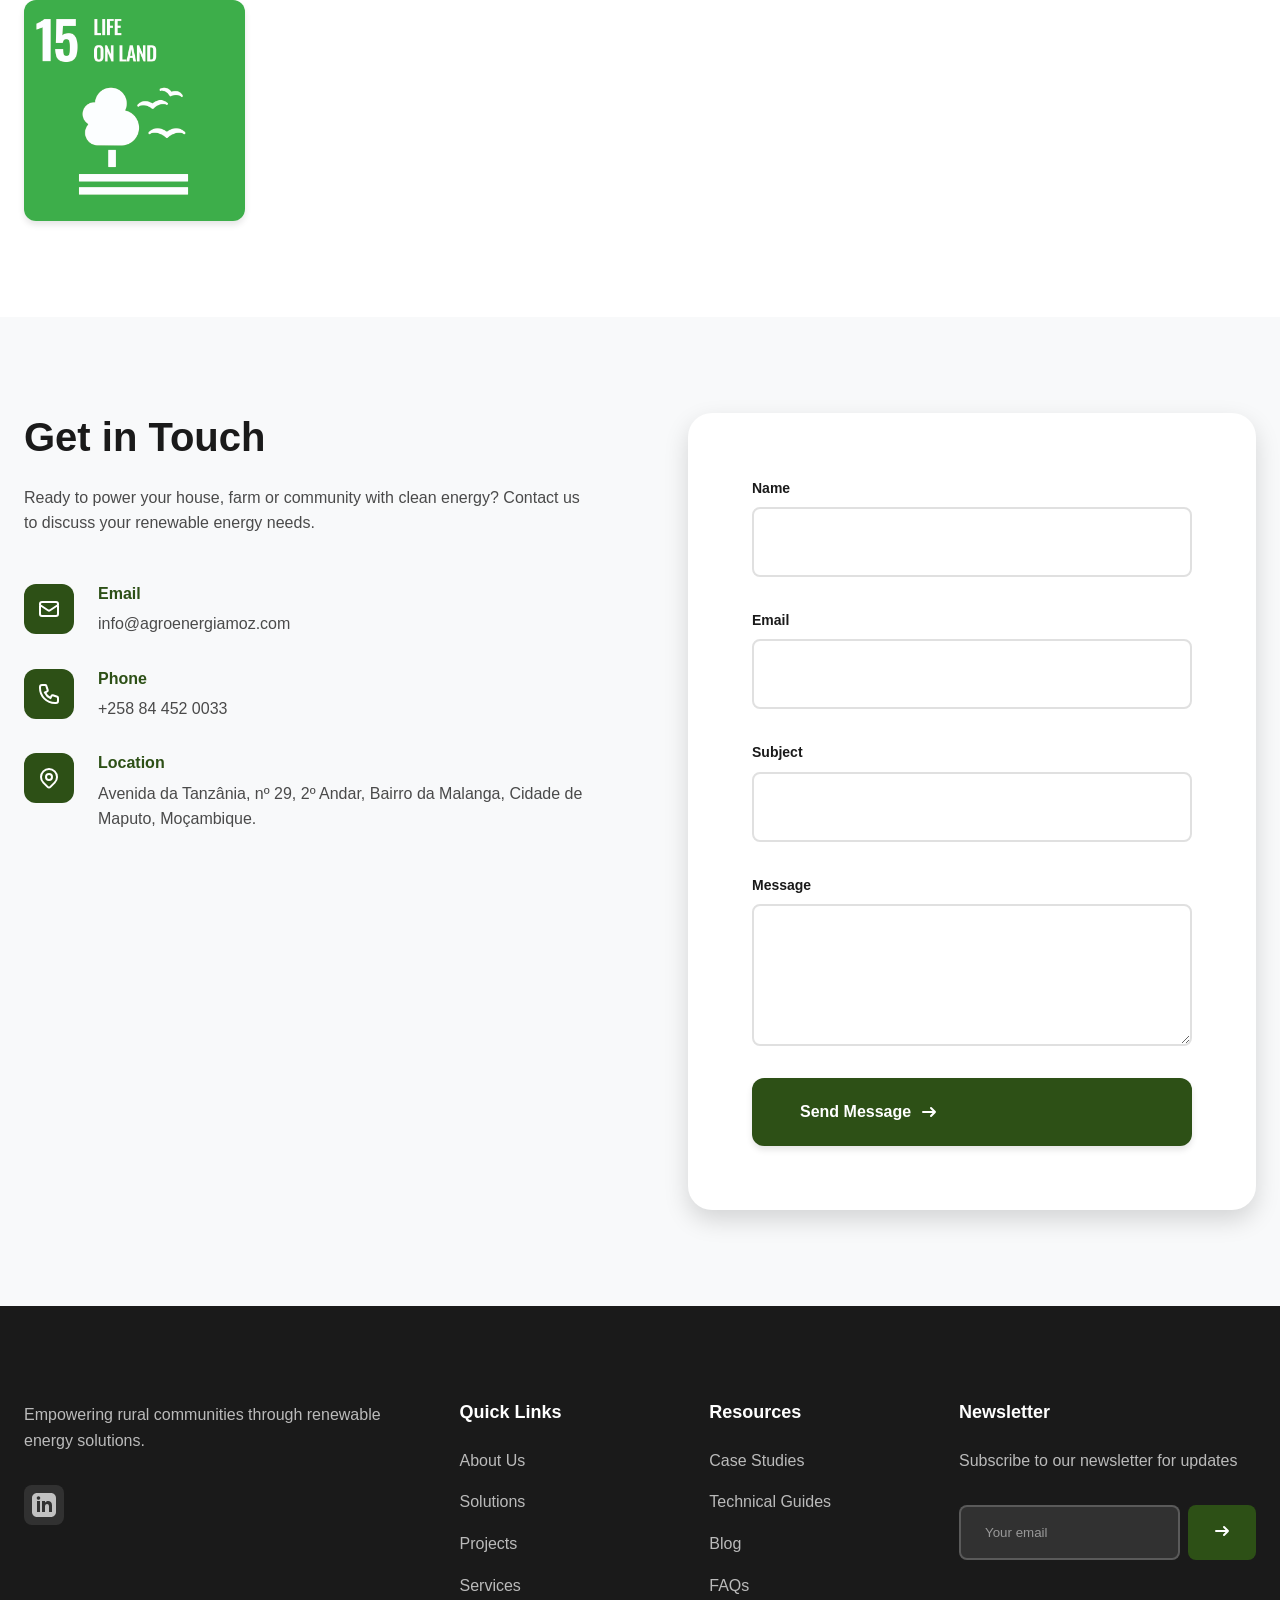
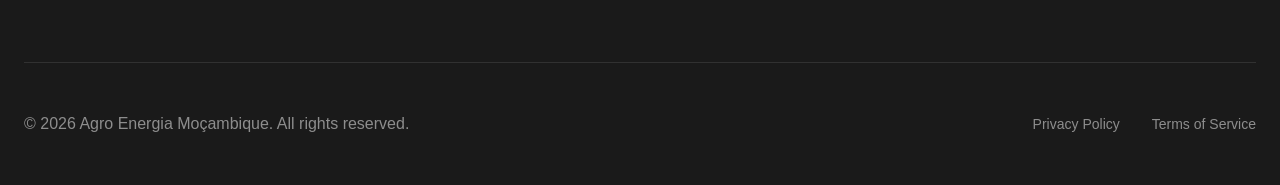
==== commit 6a6e0b29: "Update index.html" ====
--- a/index.html
+++ b/index.html
@@ -499,7 +499,7 @@
                             </div>
                             <div>
                                 <h4 data-en="Location" data-pt="Localização">Location</h4>
-                                <p>Avenida da Tanzânia, nº 29, 2º Andar, Bairro Central, Cidade de Maputo, Moçambique.</p>
+                                <p>Avenida da Tanzânia, nº 29, 2º Andar, Bairro da Malanga, Cidade de Maputo, Moçambique.</p>
                             </div>
                         </div>
                     </div>
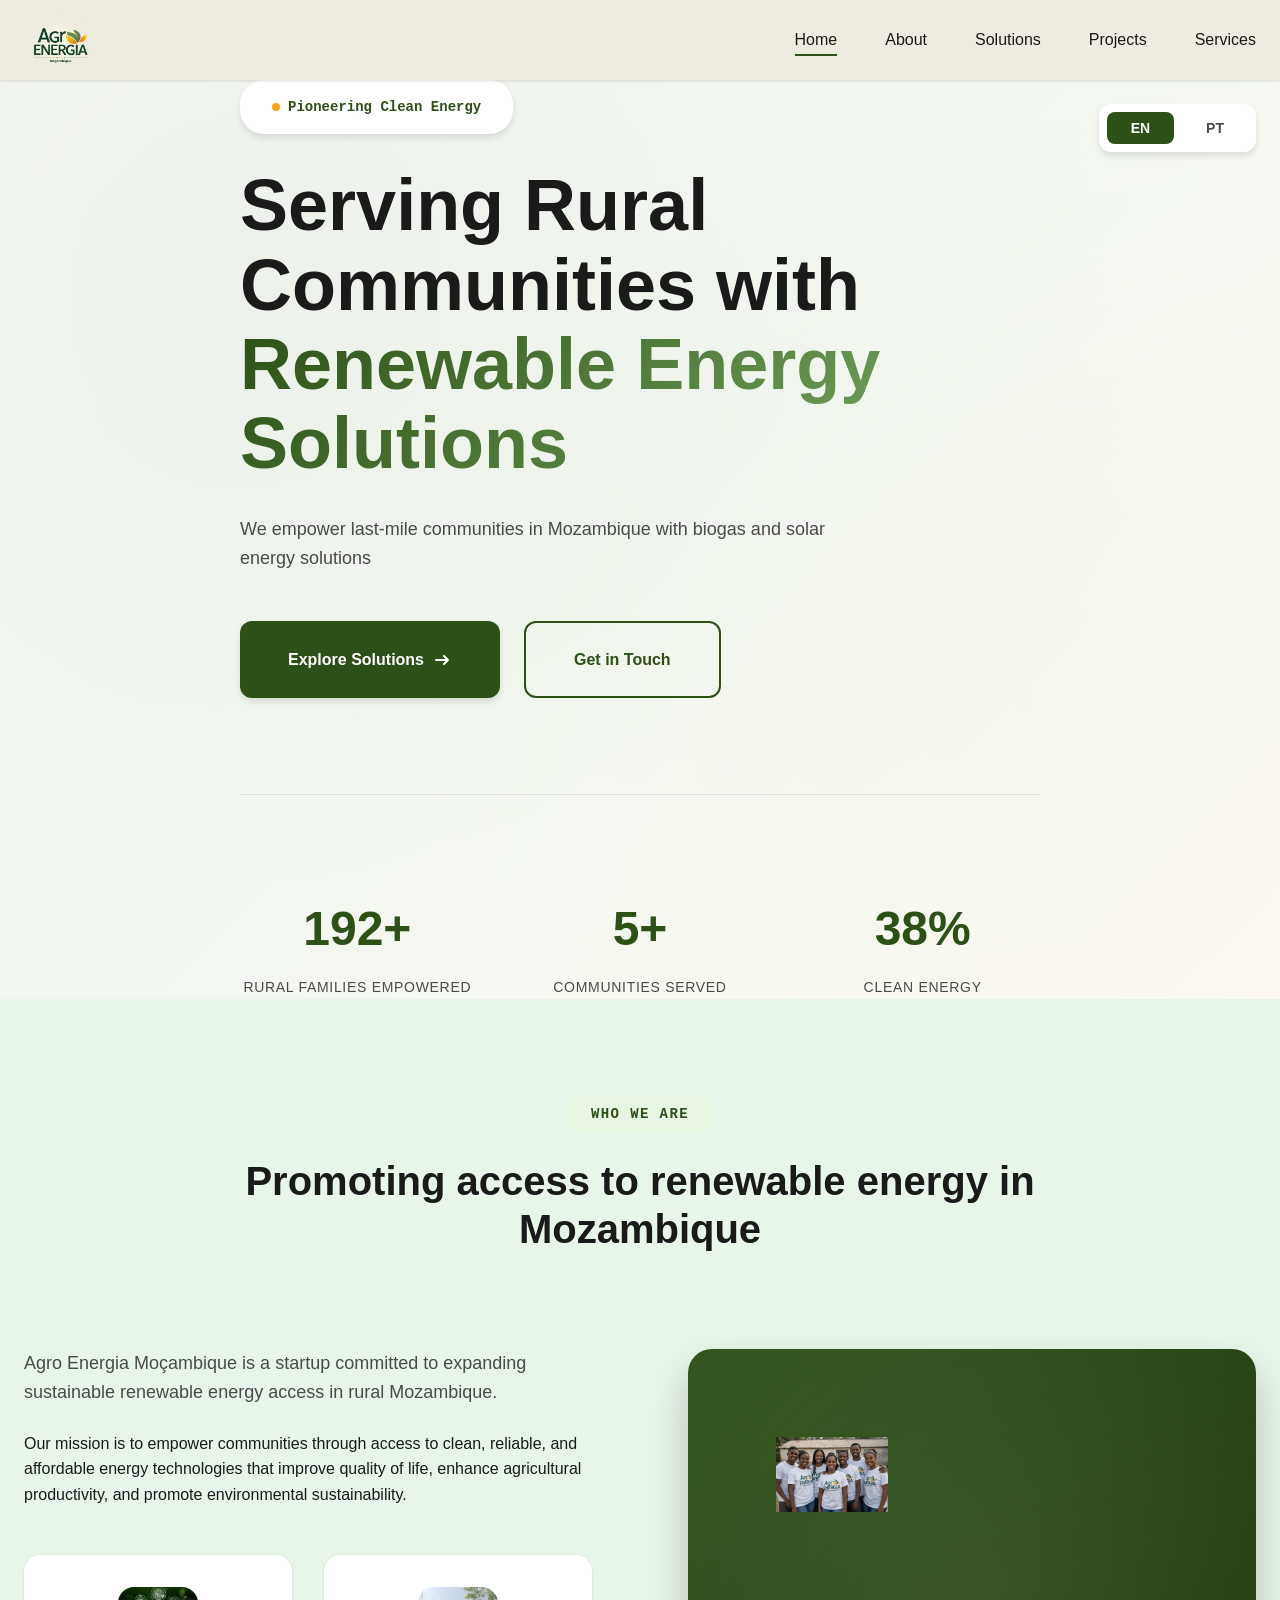
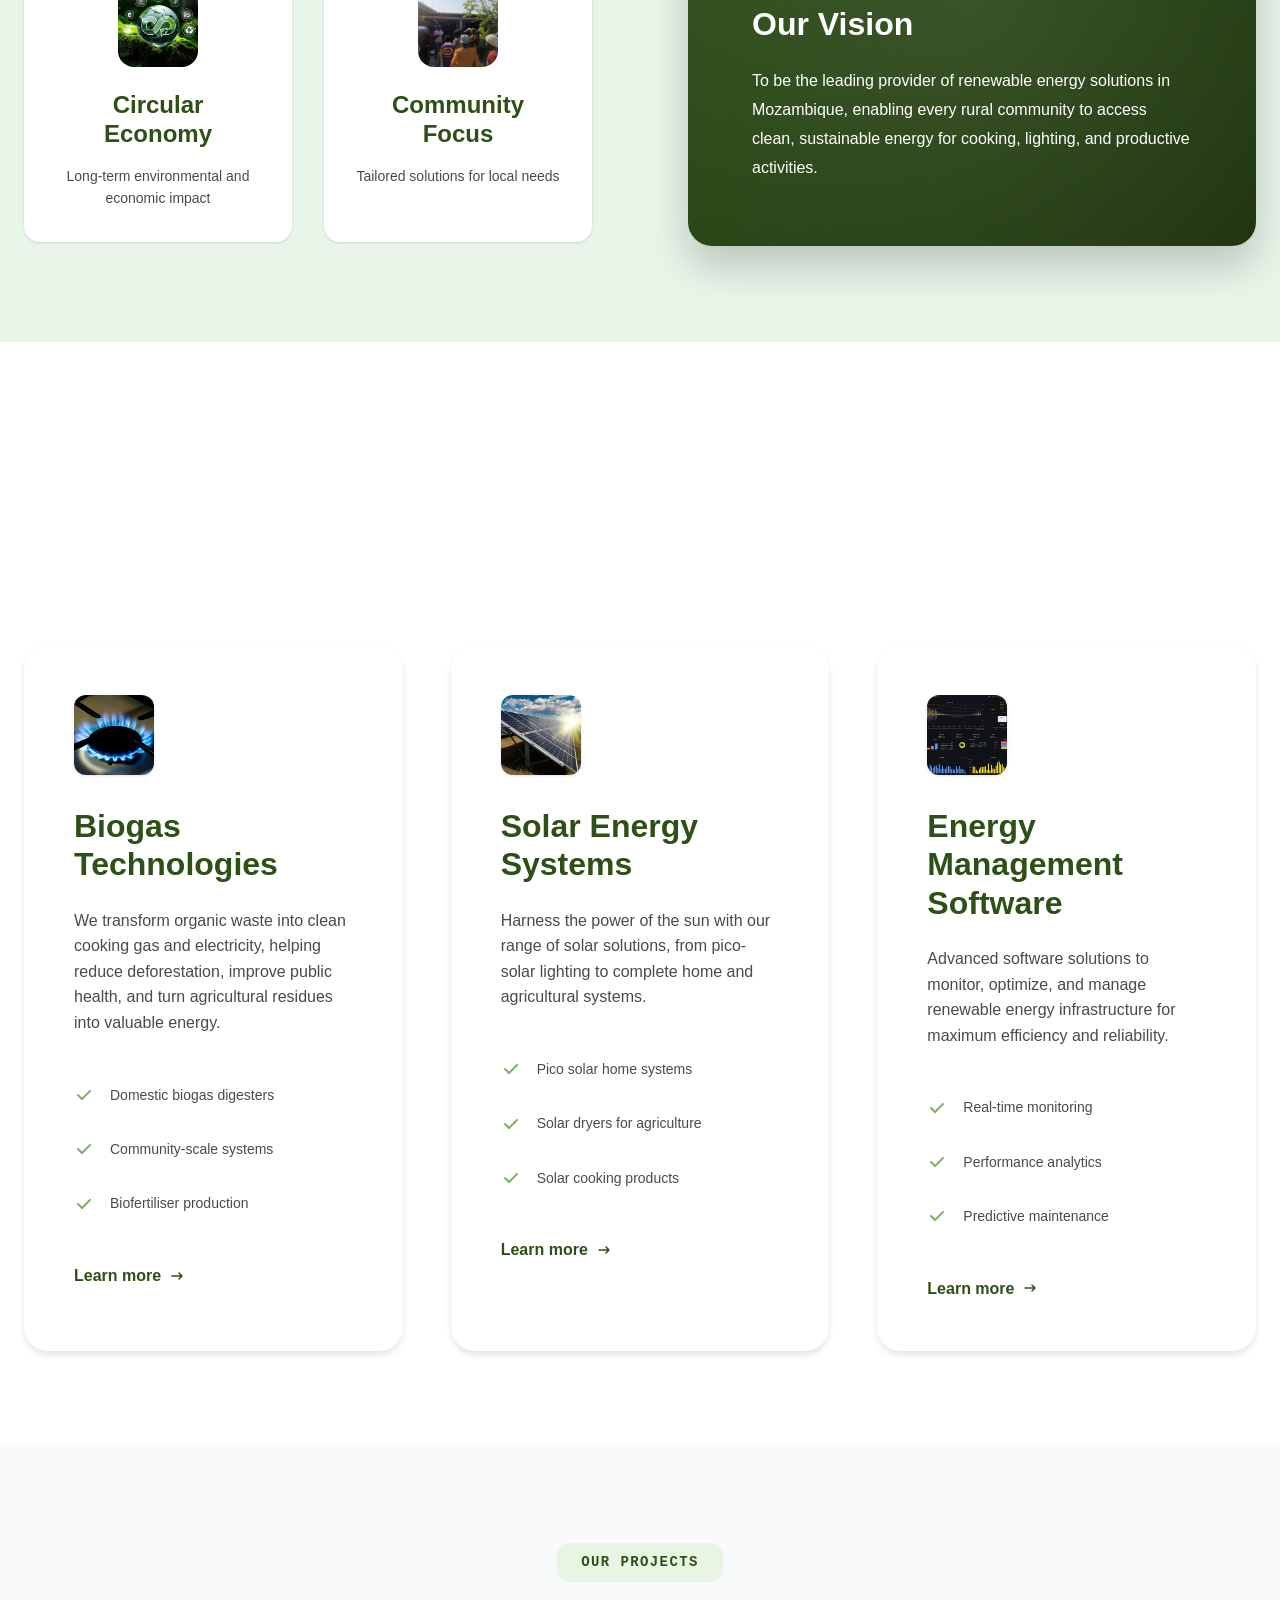
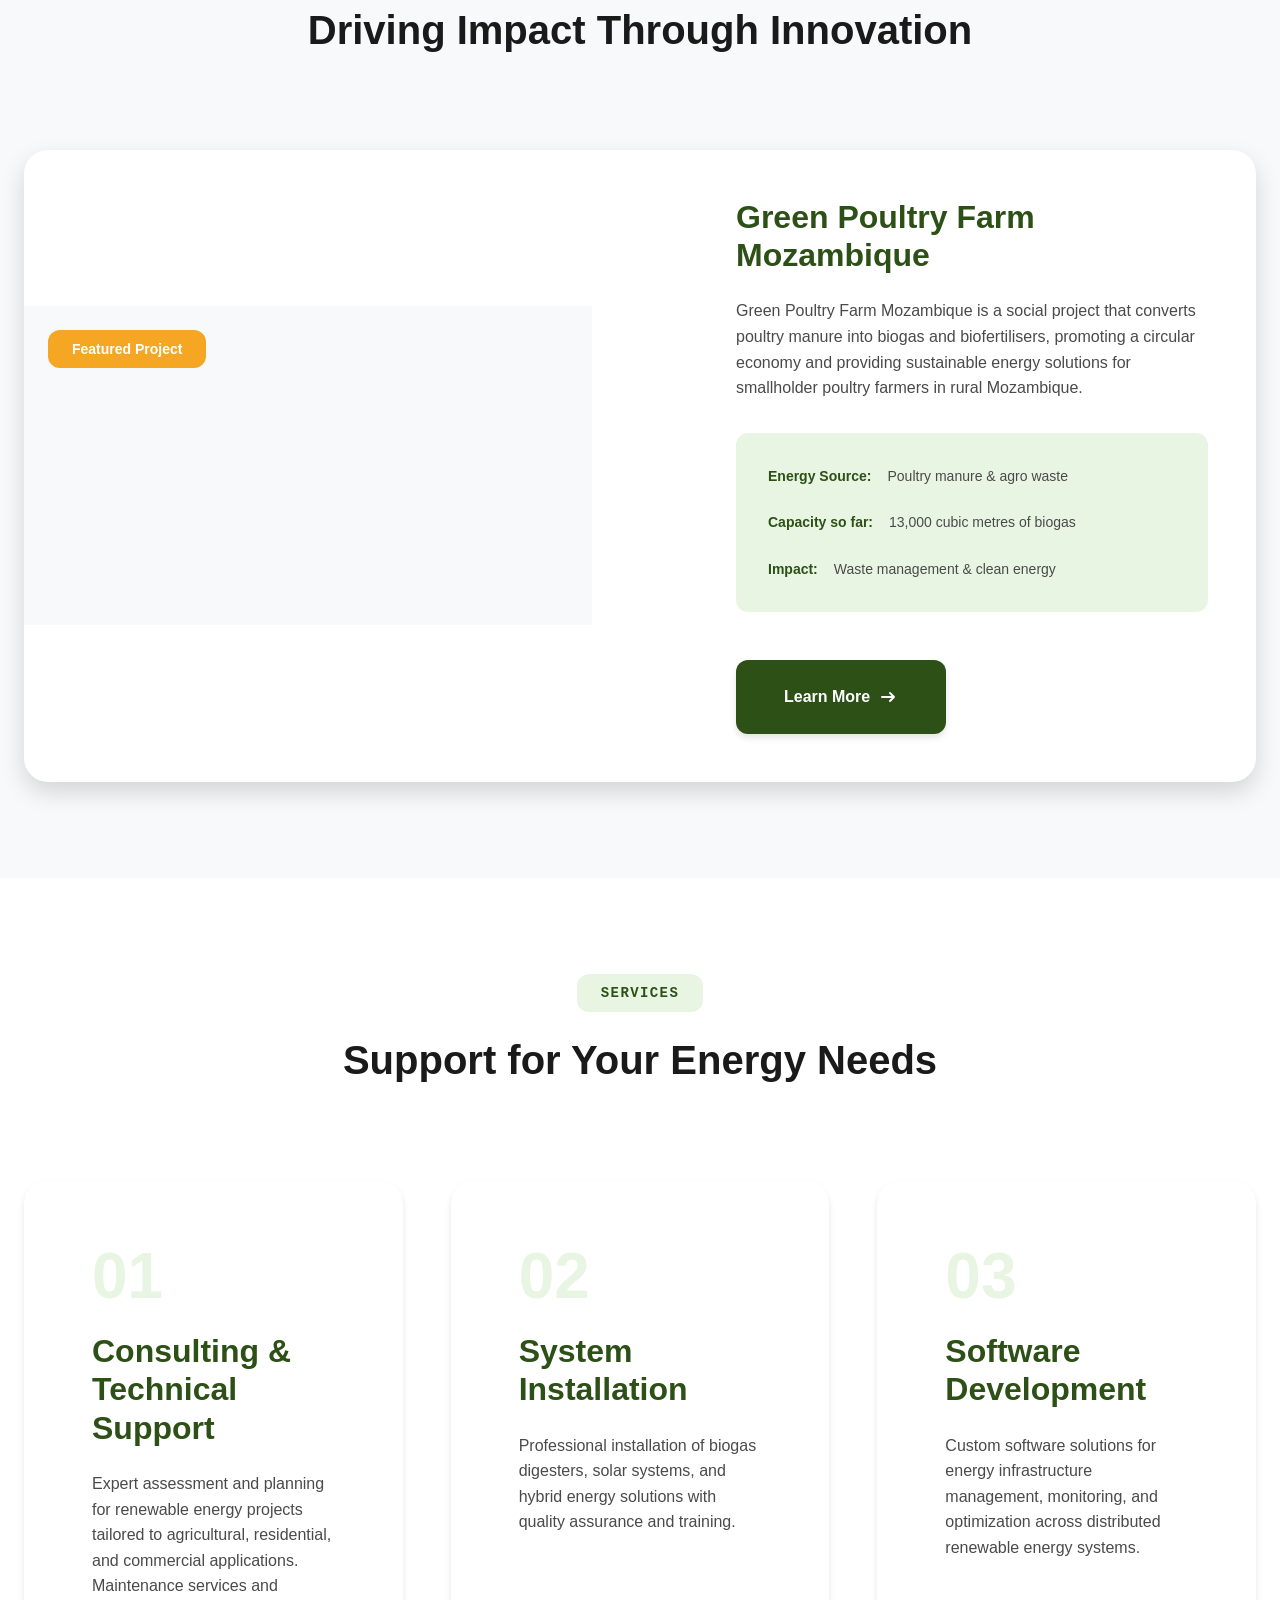
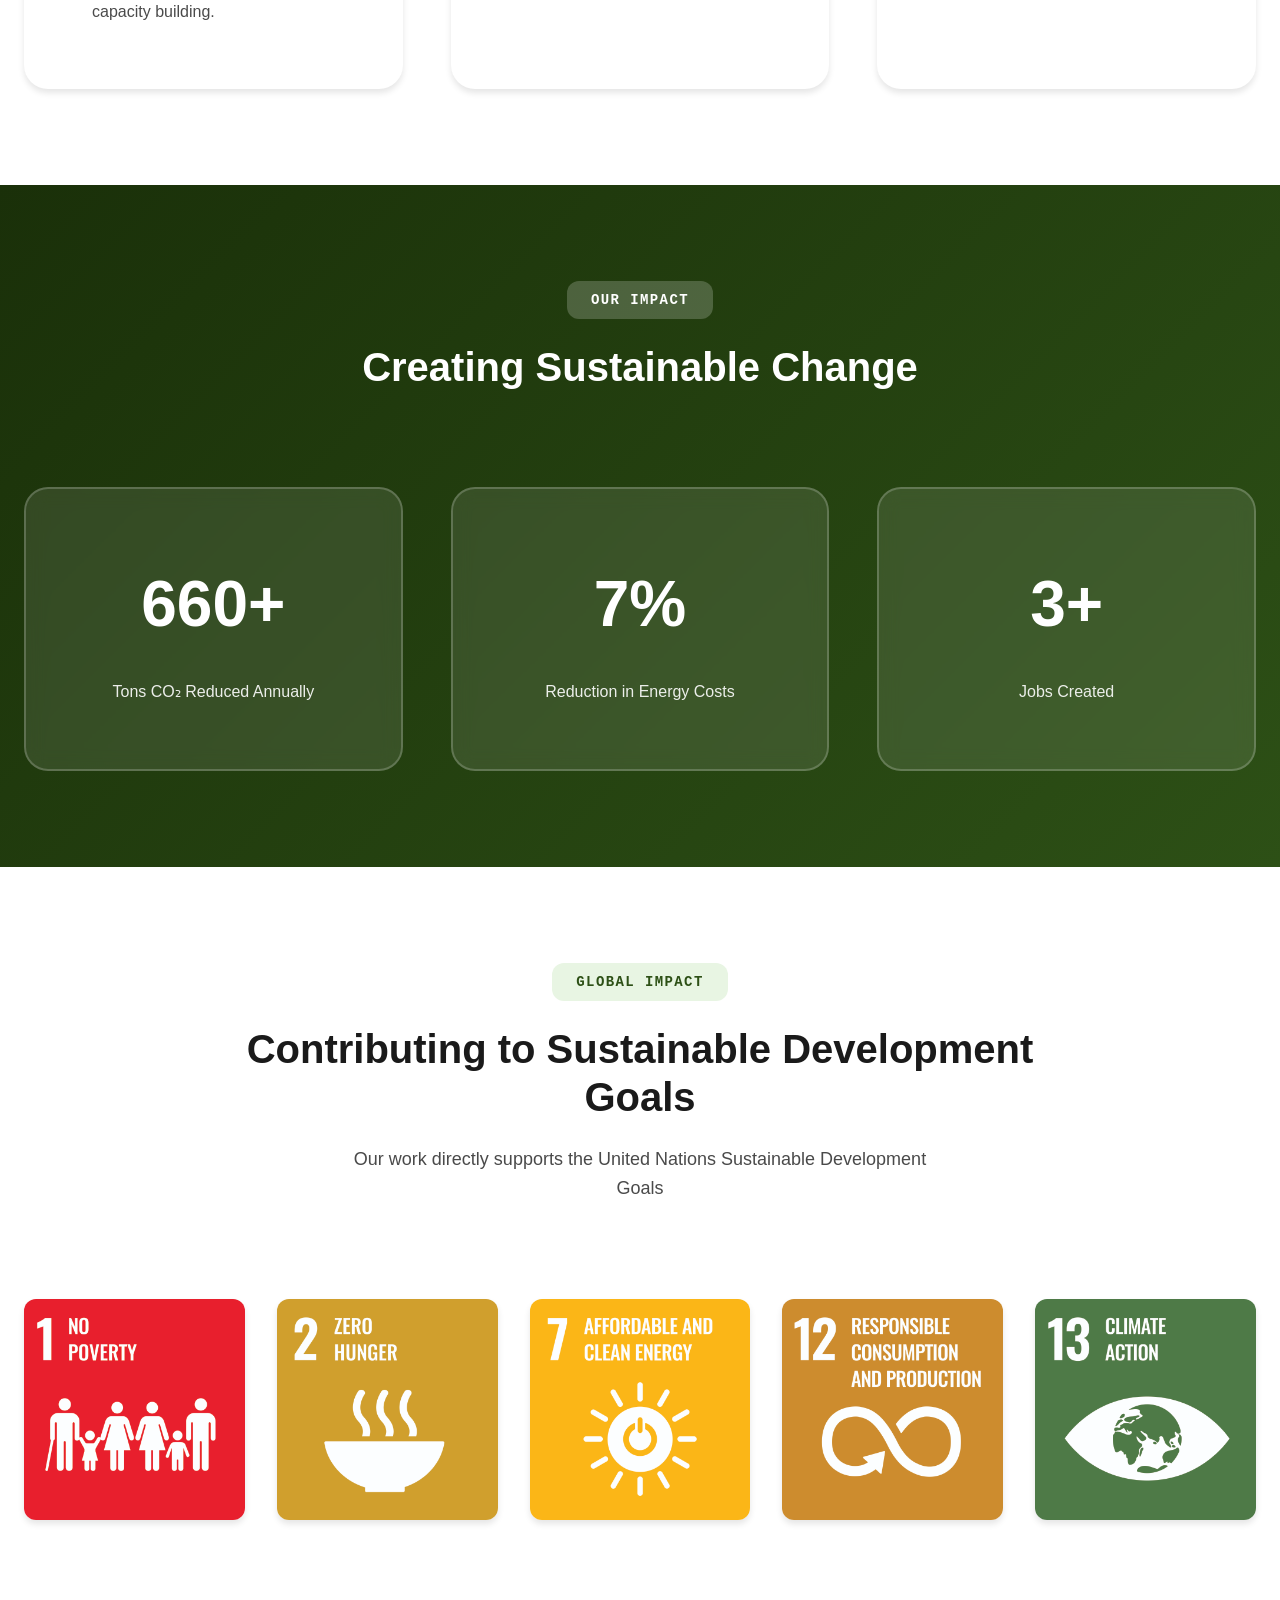
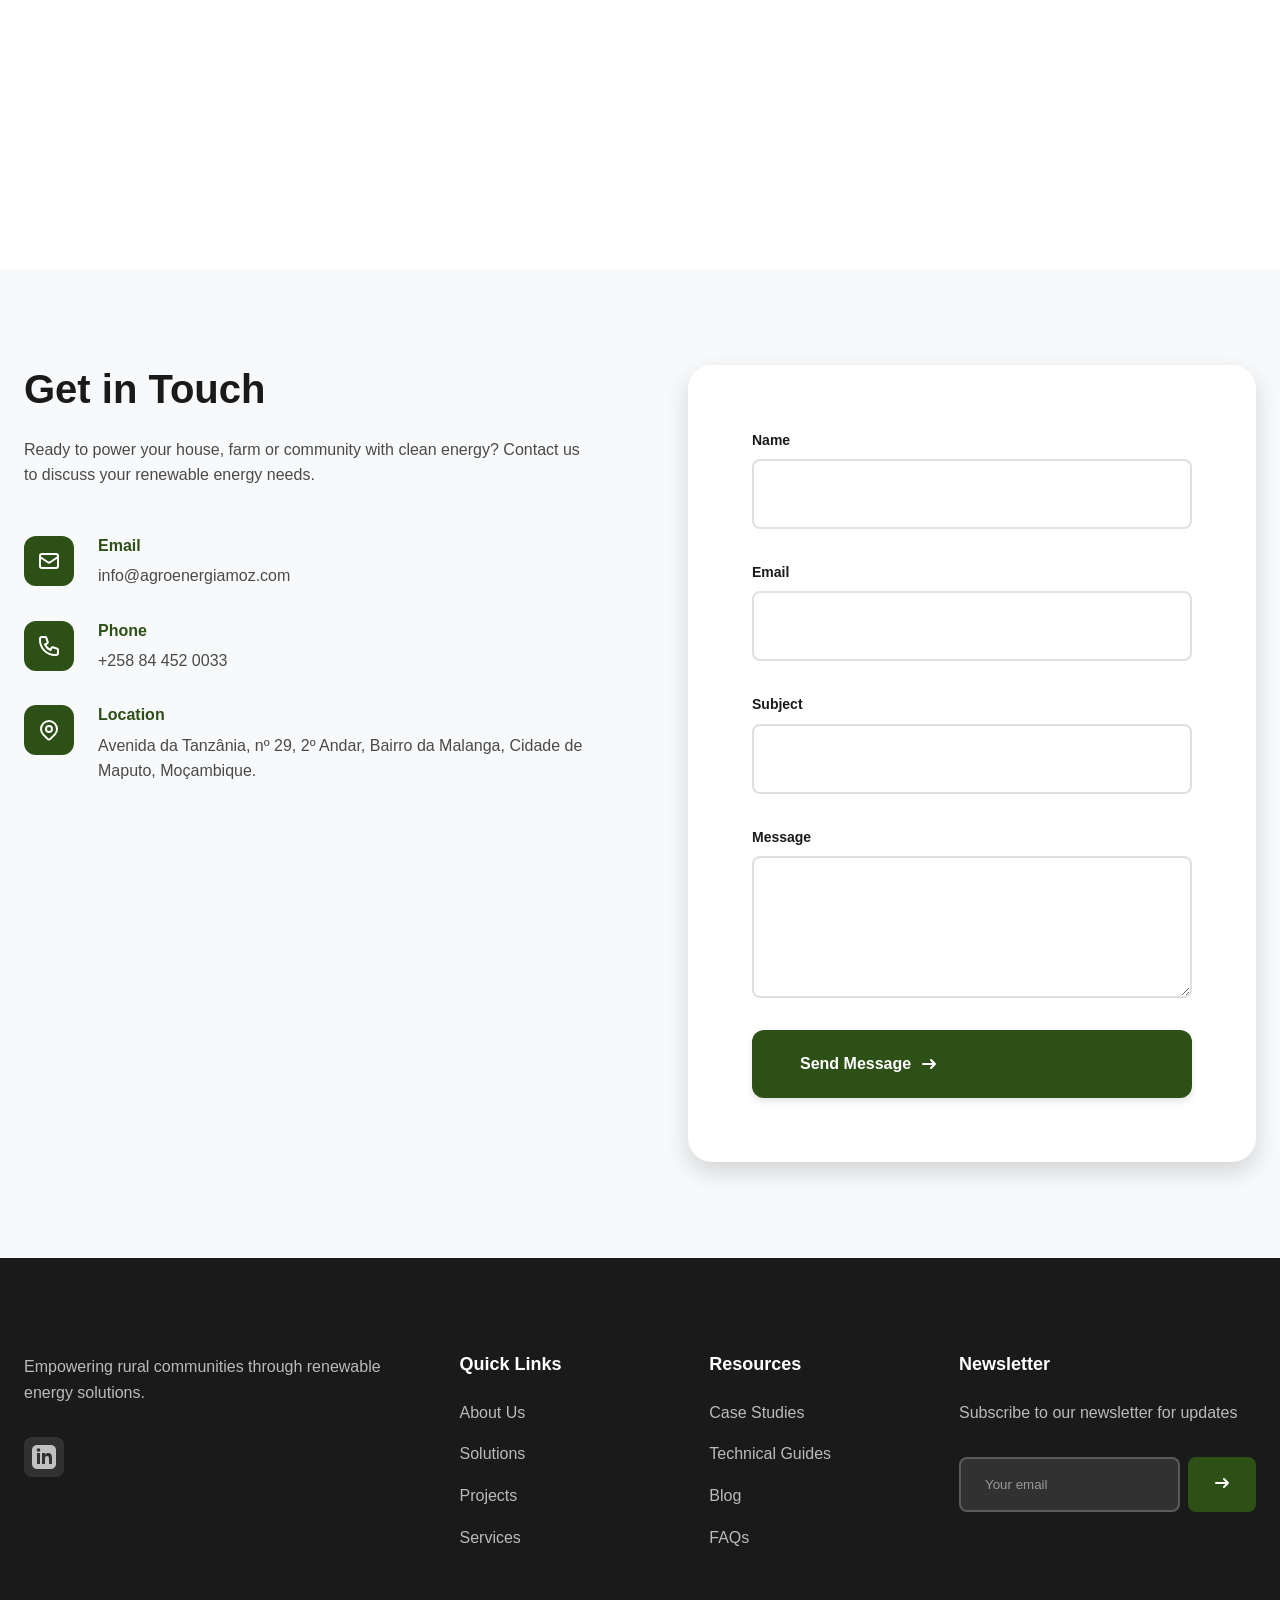
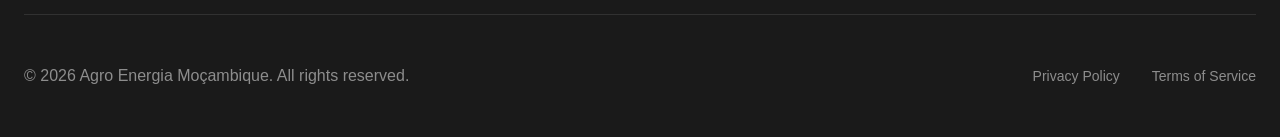
==== commit e8b8a086: "Update index.html" ====
--- a/index.html
+++ b/index.html
@@ -342,8 +342,8 @@
         <div class="container">
             <div class="section-header fade-in">
                 <span class="section-tag" data-en="Services" data-pt="Serviços">Services</span>
-                <h2 class="section-title" data-en="Comprehensive Support for Your Energy Needs" data-pt="Suporte Abrangente para Suas Necessidades de Energia">
-                    Comprehensive Support for Your Energy Needs
+                <h2 class="section-title" data-en="Support for Your Energy Needs" data-pt="Suporte Abrangente para Suas Necessidades de Energia">
+                    Support for Your Energy Needs
                 </h2>
             </div>
             <div class="services-grid">
